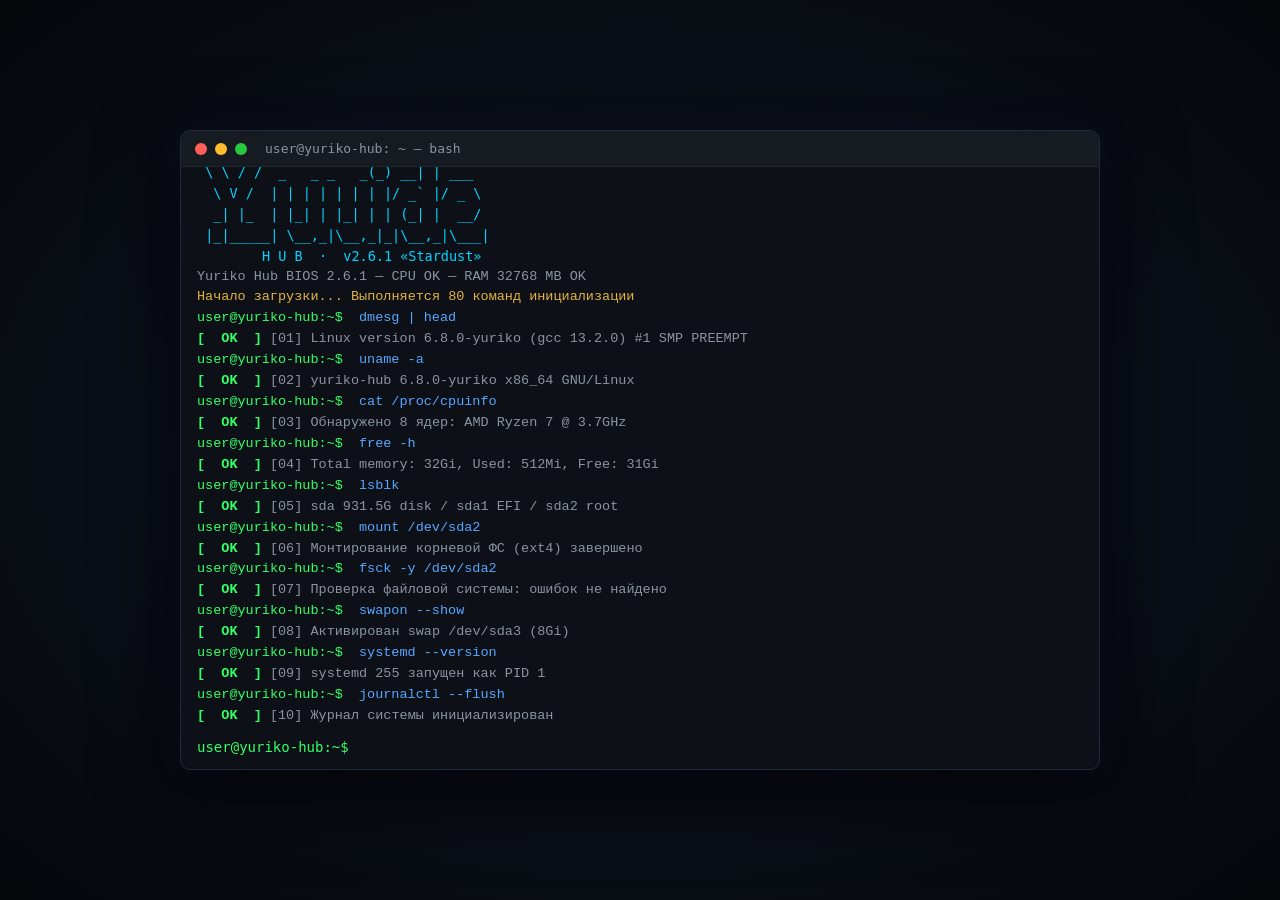
==== yuriko-hub/index.html @ c59a094d "Add Yuriko AI Assistant with local intelligent engine and UI integration - New `js/ai-engine.js`: Im" ====
<!DOCTYPE html>
<html lang="ru">
<head>
  <meta charset="UTF-8" />
  <meta name="viewport" content="width=device-width, initial-scale=1.0" />
  <title>Yuriko Hub</title>
  <link rel="stylesheet" href="css/style.css" />
</head>
<body>

  <!-- ===================== ТЕРМИНАЛ ===================== -->
  <div id="terminal-screen" class="screen active">
    <div class="terminal-window">
      <div class="terminal-titlebar">
        <span class="dot red"></span>
        <span class="dot yellow"></span>
        <span class="dot green"></span>
        <span class="terminal-title">user@yuriko-hub: ~ — bash</span>
      </div>
      <div id="terminal-output" class="terminal-output"></div>
      <div class="terminal-input-line">
        <span class="prompt">user@yuriko-hub:~$</span>
        <input id="terminal-input" type="text" autocomplete="off" autofocus spellcheck="false" />
        <span class="cursor-block" id="cursor-hint"></span>
      </div>
    </div>
  </div>

  <!-- ===================== GUI ХАБА ===================== -->
  <div id="gui-screen" class="screen">
    <header class="gui-header">
      <div class="logo">
        <span class="logo-mark">◈</span>
        <span class="logo-text">Yuriko&nbsp;<b>Hub</b></span>
      </div>
      <nav class="gui-nav">
        <a href="#" class="nav-link active" data-section="projects">Проекты</a>
        <a href="#" class="nav-link" data-section="about">О хабе</a>
        <button id="btn-open-ai" class="btn-ai" title="Открыть Yuriko AI Assistant (Ctrl+J)">✦ AI Assistant</button>
        <button id="btn-exit-gui" class="btn-exit" title="Вернуться в терминал">&lt;/&gt; Terminal</button>
      </nav>
    </header>

    <main class="gui-main">
      <section id="section-projects" class="gui-section active">
        <h1 class="section-title">Наши проекты</h1>
        <p class="section-subtitle">Центральный хаб между проектами Yuriko. Здесь скоро появится всё самое интересное.</p>

        <div class="projects-grid" id="projects-grid">
          <!-- карточки генерируются из js/projects.js -->
        </div>
      </section>

      <section id="section-about" class="gui-section">
        <h1 class="section-title">О хабе</h1>
        <p class="section-subtitle">
          Yuriko Hub — это единая точка входа для всех проектов команды.
          Загрузочный терминал имитирует старт Linux-системы, а команда
          <code>GUI</code> открывает графическую часть хаба.
        </p>
        <div class="about-card">
          <h2>Как это работает</h2>
          <ul>
            <li>При входе автоматически выполняются 80 команд загрузки системы</li>
            <li>После завершения загрузки становится доступна команда <code>GUI</code></li>
            <li><code>GUI</code> — переключение в графический режим хаба</li>
            <li><code>help</code> — список доступных команд терминала</li>
            <li><code>ai &lt;вопрос&gt;</code> — спросить Yuriko AI прямо из терминала</li>
          </ul>
        </div>
        <div class="about-card">
          <h2>Yuriko AI Assistant ✦</h2>
          <p>
            Встроенный умный ассистент: понимает вопросы на русском и английском,
            ищет ответы по базе знаний через BM25-индекс, решает математику
            собственным парсером выражений (скобки, степени, корни, проценты)
            и помнит контекст диалога. Работает полностью локально в браузере.
          </p>
          <ul>
            <li>Открыть: кнопка <b>✦ AI Assistant</b>, команда <code>ai</code> в терминале или <code>Ctrl+J</code></li>
            <li>Попробуй: «Что такое хаб?», «Сколько будет (12+8)*3 − sqrt(25)?», «15% от 2400», «пошути»</li>
            <li>Slash-команды: <code>/skills</code>, <code>/status</code>, <code>/clear</code></li>
          </ul>
        </div>
      </section>
    </main>

    <footer class="gui-footer">
      Yuriko Hub © 2026 — сделано с ❤️ для будущих проектов
    </footer>
  </div>

  <script src="js/boot-commands.js"></script>
  <script src="js/ai-engine.js"></script>
  <script src="js/terminal.js"></script>
  <script src="js/projects.js"></script>
  <script src="js/gui.js"></script>
  <script src="js/ai-ui.js"></script>
</body>
</html>
---- yuriko-hub/css/style.css ----
/* ============ БАЗА ============ */
* { margin: 0; padding: 0; box-sizing: border-box; }

:root {
  --bg-dark: #0a0e14;
  --term-bg: #0d1117;
  --term-green: #33ff66;
  --term-dim: #8b949e;
  --term-blue: #58a6ff;
  --term-yellow: #e3b341;
  --accent: #7c5cff;
  --accent-2: #00d4ff;
  --card-bg: #161b27;
  --text-light: #e6edf3;
}

html, body {
  height: 100%;
  background: var(--bg-dark);
  font-family: 'Segoe UI', system-ui, sans-serif;
  color: var(--text-light);
  overflow: hidden;
}

.screen { display: none; height: 100vh; width: 100vw; }
.screen.active { display: block; }

/* ============ ТЕРМИНАЛ ============ */
#terminal-screen {
  background: radial-gradient(ellipse at center, #101826 0%, #05070b 100%);
  display: none;
  align-items: center;
  justify-content: center;
  padding: 20px;
}
#terminal-screen.active { display: flex; }

.terminal-window {
  width: min(920px, 100%);
  height: min(640px, 92vh);
  background: var(--term-bg);
  border: 1px solid #1f2937;
  border-radius: 10px;
  box-shadow: 0 20px 80px rgba(0, 0, 0, .8), 0 0 40px rgba(124, 92, 255, .08);
  display: flex;
  flex-direction: column;
  overflow: hidden;
}

.terminal-titlebar {
  background: #161b22;
  padding: 10px 14px;
  display: flex;
  align-items: center;
  gap: 8px;
  border-bottom: 1px solid #21262d;
}
.dot { width: 12px; height: 12px; border-radius: 50%; }
.dot.red { background: #ff5f56; }
.dot.yellow { background: #ffbd2e; }
.dot.green { background: #27c93f; }
.terminal-title {
  margin-left: 10px;
  font-size: 13px;
  color: var(--term-dim);
  font-family: Consolas, monospace;
}

.terminal-output {
  flex: 1;
  overflow-y: auto;
  padding: 14px 16px 4px;
  font-family: 'Cascadia Code', Consolas, 'Courier New', monospace;
  font-size: 13.5px;
  line-height: 1.55;
  white-space: pre-wrap;
  word-break: break-word;
}
.terminal-output::-webkit-scrollbar { width: 8px; }
.terminal-output::-webkit-scrollbar-thumb { background: #2b3442; border-radius: 4px; }

.line-ok      { color: var(--term-green); }
.line-info    { color: var(--term-dim); }
.line-warn    { color: var(--term-yellow); }
.line-cmd     { color: var(--term-blue); }
.line-banner  { color: var(--accent-2); }
.line-error   { color: #ff6b6b; }

.boot-tag-ok   { color: var(--term-green); font-weight: bold; }
.boot-tag-fail { color: #ff6b6b; font-weight: bold; }

.terminal-input-line {
  display: flex;
  align-items: center;
  padding: 8px 16px 14px;
  font-family: Consolas, monospace;
  font-size: 14px;
}
.prompt { color: var(--term-green); margin-right: 8px; white-space: pre; }

#terminal-input {
  flex: 1;
  background: transparent;
  border: none;
  outline: none;
  color: #fff;
  font-family: Consolas, monospace;
  font-size: 14px;
  caret-color: var(--term-green);
}
#terminal-input:disabled { opacity: .4; }

.blink { animation: blink 1s steps(1) infinite; }
@keyframes blink { 50% { opacity: 0; } }

/* ============ GUI ============ */
#gui-screen {
  background: linear-gradient(160deg, #0c1020 0%, #131a2e 50%, #0c1020 100%);
  overflow-y: auto;
  display: none;
  flex-direction: column;
}
#gui-screen.active { display: flex; }

.gui-header {
  display: flex;
  justify-content: space-between;
  align-items: center;
  padding: 18px 40px;
  background: rgba(13, 17, 23, .75);
  backdrop-filter: blur(10px);
  border-bottom: 1px solid rgba(124, 92, 255, .25);
  position: sticky;
  top: 0;
  z-index: 10;
}

.logo { display: flex; align-items: center; gap: 12px; font-size: 22px; }
.logo-mark {
  color: var(--accent-2);
  font-size: 26px;
  text-shadow: 0 0 12px var(--accent-2);
}
.logo-text b { color: var(--accent); }

.gui-nav { display: flex; gap: 18px; align-items: center; }
.nav-link {
  color: var(--term-dim);
  text-decoration: none;
  font-size: 15px;
  padding: 6px 12px;
  border-radius: 6px;
  transition: all .2s;
}
.nav-link:hover { color: #fff; background: rgba(124, 92, 255, .15); }
.nav-link.active { color: #fff; background: var(--accent); }

.btn-exit {
  background: transparent;
  border: 1px solid var(--accent-2);
  color: var(--accent-2);
  padding: 7px 14px;
  border-radius: 6px;
  font-family: Consolas, monospace;
  cursor: pointer;
  transition: all .2s;
}
.btn-exit:hover { background: var(--accent-2); color: #001018; }

.gui-main { flex: 1; padding: 50px 40px; max-width: 1200px; margin: 0 auto; width: 100%; }
.gui-section { display: none; animation: fadeIn .4s ease; }
.gui-section.active { display: block; }
@keyframes fadeIn { from { opacity: 0; transform: translateY(12px);} to { opacity: 1; transform: none;} }

.section-title {
  font-size: 34px;
  margin-bottom: 10px;
  background: linear-gradient(90deg, var(--accent-2), var(--accent));
  -webkit-background-clip: text;
  background-clip: text;
  -webkit-text-fill-color: transparent;
}
.section-subtitle { color: var(--term-dim); margin-bottom: 34px; font-size: 16px; }
.section-subtitle code, .about-card code {
  background: #1e2635;
  color: var(--term-green);
  padding: 2px 7px;
  border-radius: 4px;
  font-family: Consolas, monospace;
}

.projects-grid {
  display: grid;
  grid-template-columns: repeat(auto-fill, minmax(280px, 1fr));
  gap: 22px;
}

.project-card {
  background: var(--card-bg);
  border: 1px solid #232c3d;
  border-radius: 14px;
  padding: 24px;
  transition: transform .2s, border-color .2s, box-shadow .2s;
  position: relative;
  overflow: hidden;
}
.project-card:hover {
  transform: translateY(-5px);
  border-color: var(--accent);
  box-shadow: 0 12px 30px rgba(124, 92, 255, .18);
}
.project-icon { font-size: 34px; margin-bottom: 14px; display: block; }
.project-name { font-size: 19px; margin-bottom: 8px; color: #fff; }
.project-desc { font-size: 14px; color: var(--term-dim); line-height: 1.5; margin-bottom: 16px; }

.project-status {
  display: inline-block;
  font-size: 12px;
  padding: 4px 12px;
  border-radius: 20px;
  font-weight: 600;
  letter-spacing: .5px;
}
.status-soon     { background: rgba(227, 179, 65, .15); color: var(--term-yellow); border: 1px solid rgba(227,179,65,.4); }
.status-progress { background: rgba(0, 212, 255, .12);  color: var(--accent-2);    border: 1px solid rgba(0,212,255,.4); }
.status-ready    { background: rgba(51, 255, 102, .12); color: var(--term-green);  border: 1px solid rgba(51,255,102,.4); }

.card-soon::after {
  content: "СКОРО";
  position: absolute;
  top: 14px; right: -34px;
  transform: rotate(35deg);
  background: var(--accent);
  color: #fff;
  font-size: 10px;
  font-weight: bold;
  padding: 4px 40px;
  letter-spacing: 2px;
}

.about-card {
  background: var(--card-bg);
  border: 1px solid #232c3d;
  border-radius: 14px;
  padding: 28px;
  max-width: 640px;
}
.about-card h2 { margin-bottom: 16px; color: var(--accent-2); }
.about-card ul { list-style: none; }
.about-card li { padding: 8px 0 8px 26px; position: relative; color: #cdd9e5; }
.about-card li::before { content: "▹"; position: absolute; left: 0; color: var(--accent); }

.gui-footer {
  text-align: center;
  padding: 22px;
  color: #526079;
  font-size: 13px;
  border-top: 1px solid rgba(124, 92, 255, .15);
}

@media (max-width: 640px) {
  .gui-header { flex-direction: column; gap: 12px; padding: 14px; }
  .gui-main { padding: 28px 16px; }
}

/* ============ YURIKO AI ASSISTANT ============ */

/* плавающая кнопка */
.ai-fab {
  position: fixed;
  right: 22px;
  bottom: 22px;
  z-index: 1000;
  display: flex;
  align-items: center;
  gap: 8px;
  padding: 12px 18px;
  border: 1px solid rgba(124, 92, 255, .5);
  border-radius: 40px;
  background: linear-gradient(135deg, #1b1f33, #141a2b);
  color: var(--text-light);
  font-size: 15px;
  font-family: inherit;
  cursor: pointer;
  box-shadow: 0 6px 24px rgba(0, 0, 0, .5), 0 0 18px rgba(124, 92, 255, .25);
  transition: transform .18s ease, box-shadow .18s ease, opacity .18s ease;
}
.ai-fab:hover {
  transform: translateY(-2px) scale(1.03);
  box-shadow: 0 8px 30px rgba(0, 0, 0, .6), 0 0 28px rgba(124, 92, 255, .45);
}
.ai-fab.hidden { opacity: 0; pointer-events: none; transform: scale(.7); }
.ai-fab-glyph {
  color: var(--accent-2);
  font-size: 18px;
  animation: ai-pulse 2.4s ease-in-out infinite;
}
.ai-fab-label { font-weight: 700; letter-spacing: .06em; }

@keyframes ai-pulse {
  0%, 100% { text-shadow: 0 0 4px rgba(0, 212, 255, .4); }
  50%      { text-shadow: 0 0 14px rgba(0, 212, 255, .95); }
}

/* панель чата */
.ai-panel {
  position: fixed;
  right: 22px;
  bottom: 22px;
  z-index: 1001;
  width: min(420px, calc(100vw - 30px));
  height: min(560px, calc(100vh - 40px));
  display: flex;
  flex-direction: column;
  background: #0e1320;
  border: 1px solid #26314d;
  border-radius: 14px;
  box-shadow: 0 24px 80px rgba(0, 0, 0, .85), 0 0 40px rgba(124, 92, 255, .12);
  overflow: hidden;
  opacity: 0;
  transform: translateY(24px) scale(.96);
  pointer-events: none;
  transition: opacity .22s ease, transform .22s ease;
}
.ai-panel.open { opacity: 1; transform: none; pointer-events: auto; }

.ai-head {
  display: flex;
  align-items: center;
  gap: 10px;
  padding: 12px 14px;
  background: linear-gradient(135deg, #1a2038, #131a2c);
  border-bottom: 1px solid #26314d;
}
.ai-avatar {
  width: 34px; height: 34px;
  display: grid; place-items: center;
  border-radius: 50%;
  background: radial-gradient(circle at 30% 30%, var(--accent), #3b2ed8);
  color: #fff;
  font-size: 17px;
  box-shadow: 0 0 12px rgba(124, 92, 255, .55);
}
.ai-head-text { flex: 1; line-height: 1.25; }
.ai-head-text b { font-size: 14.5px; }
.ai-sub { display: block; font-size: 11px; color: var(--term-dim); }
.ai-close {
  background: none; border: none; color: var(--term-dim);
  font-size: 15px; cursor: pointer; padding: 6px;
}
.ai-close:hover { color: #ff6b6b; }

.ai-log {
  flex: 1;
  overflow-y: auto;
  padding: 14px;
  display: flex;
  flex-direction: column;
  gap: 12px;
  background:
    radial-gradient(ellipse at top, rgba(124, 92, 255, .05), transparent 60%),
    #0b101b;
}
.ai-msg { max-width: 92%; }
.ai-who {
  display: block;
  font-size: 10.5px;
  letter-spacing: .08em;
  text-transform: uppercase;
  color: var(--term-dim);
  margin-bottom: 4px;
}
.ai-body {
  padding: 9px 12px;
  border-radius: 12px;
  font-size: 13.5px;
  line-height: 1.5;
  white-space: pre-wrap;
  word-break: break-word;
}
.ai-msg-user { align-self: flex-end; text-align: right; }
.ai-msg-user .ai-body {
  background: linear-gradient(135deg, #2b3a67, #23305a);
  border: 1px solid #384a7d;
  color: #dce6ff;
  border-bottom-right-radius: 4px;
}
.ai-msg-bot { align-self: flex-start; }
.ai-msg-bot .ai-body {
  background: #141b2b;
  border: 1px solid #26314d;
  border-left: 3px solid var(--accent);
  border-bottom-left-radius: 4px;
  color: var(--text-light);
}

/* индикатор «печатает» */
.ai-typing .ai-body { display: flex; gap: 5px; padding: 12px; }
.ai-typing .dot {
  width: 7px; height: 7px; border-radius: 50%;
  background: var(--accent-2);
  animation: ai-dot 1.1s ease-in-out infinite;
}
.ai-typing .dot:nth-child(2) { animation-delay: .18s; }
.ai-typing .dot:nth-child(3) { animation-delay: .36s; }
@keyframes ai-dot {
  0%, 60%, 100% { transform: translateY(0); opacity: .4; }
  30%           { transform: translateY(-5px); opacity: 1; }
}

/* чипы-подсказки */
.ai-chips {
  display: flex;
  gap: 7px;
  padding: 8px 12px;
  overflow-x: auto;
  border-top: 1px solid #1c2540;
  scrollbar-width: none;
}
.ai-chips::-webkit-scrollbar { display: none; }
.ai-chip {
  flex: 0 0 auto;
  padding: 5px 11px;
  font-size: 11.5px;
  font-family: inherit;
  color: var(--accent-2);
  background: rgba(0, 212, 255, .07);
  border: 1px solid rgba(0, 212, 255, .3);
  border-radius: 20px;
  cursor: pointer;
  transition: background .15s ease;
}
.ai-chip:hover { background: rgba(0, 212, 255, .18); }

/* строка ввода */
.ai-input-row {
  display: flex;
  gap: 8px;
  padding: 10px 12px 12px;
  border-top: 1px solid #1c2540;
  background: #0d1322;
}
#ai-input {
  flex: 1;
  padding: 9px 12px;
  background: #090e19;
  border: 1px solid #26314d;
  border-radius: 9px;
  color: var(--text-light);
  font-family: inherit;
  font-size: 13.5px;
  outline: none;
}
#ai-input:focus { border-color: var(--accent); box-shadow: 0 0 0 2px rgba(124, 92, 255, .18); }
.ai-send {
  padding: 0 15px;
  background: linear-gradient(135deg, var(--accent), #3b2ed8);
  border: none;
  border-radius: 9px;
  color: #fff;
  font-size: 14px;
  cursor: pointer;
  transition: filter .15s ease;
}
.ai-send:hover { filter: brightness(1.2); }

/* кнопка AI в шапке GUI */
.btn-ai {
  padding: 8px 14px;
  background: linear-gradient(135deg, rgba(124, 92, 255, .25), rgba(0, 212, 255, .18));
  border: 1px solid rgba(124, 92, 255, .55);
  border-radius: 8px;
  color: #cfe6ff;
  font-family: inherit;
  font-size: 13.5px;
  cursor: pointer;
  transition: box-shadow .15s ease, transform .15s ease;
}
.btn-ai:hover {
  box-shadow: 0 0 16px rgba(124, 92, 255, .4);
  transform: translateY(-1px);
}
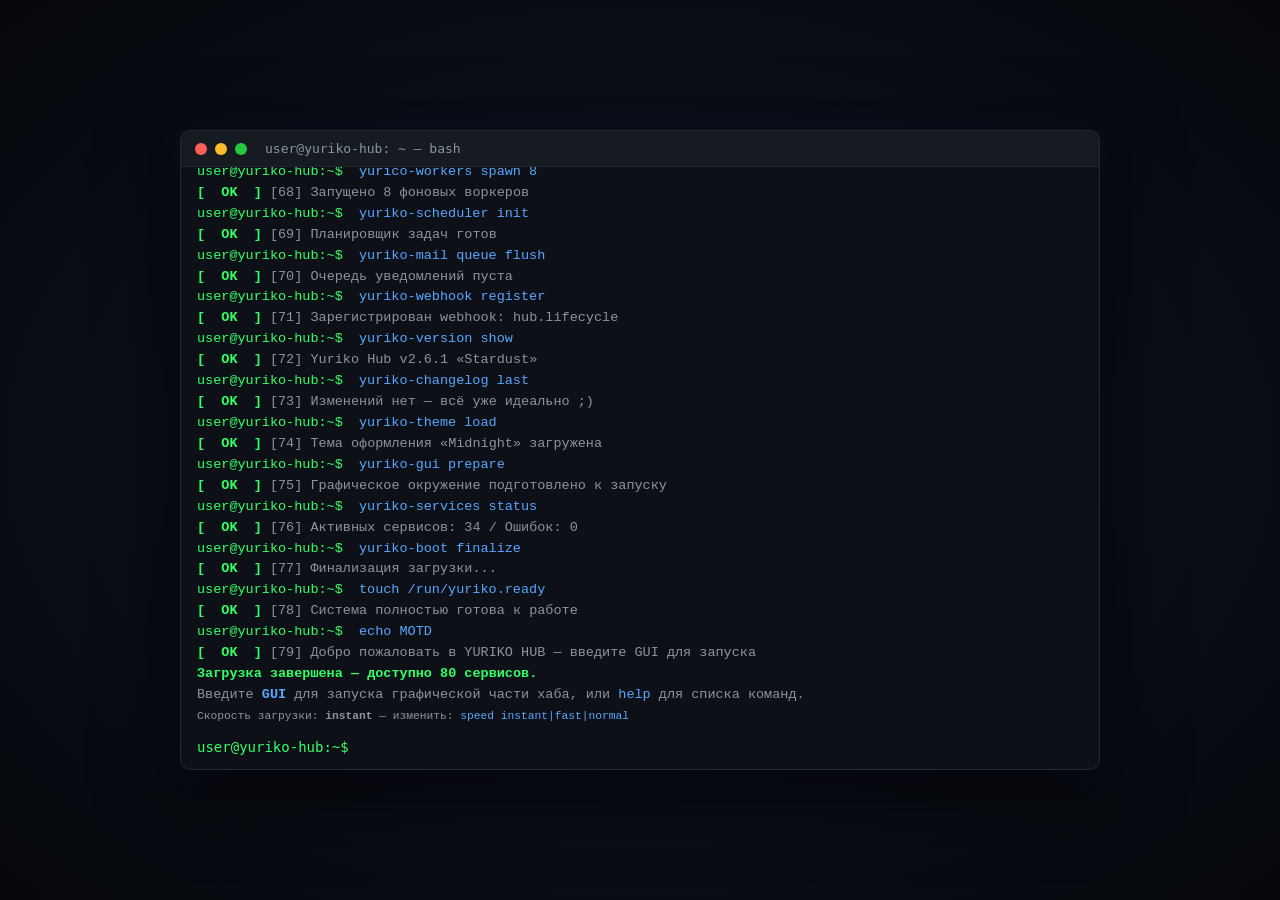
==== commit 945c9061: "Add Apache .htaccess config and auto-detect API base URL for XAMPP/Node integration - Create js/conf" ====
--- a/yuriko-hub/index.html
+++ b/yuriko-hub/index.html
@@ -82,6 +82,21 @@
             <li>Slash-команды: <code>/skills</code>, <code>/status</code>, <code>/clear</code></li>
           </ul>
         </div>
+        <div class="about-card">
+          <h2>Экосистема: Rave + YkoTube + БД</h2>
+          <p>
+            <b>Rave</b> 💬 — мессенджер хаба: регистрация только через ботов-верификаторов
+            с кодами доступа, двухфакторная аутентификация (6-значные коды от @Yuriko_AuthBot).
+            <b>YkoTube</b> 📺 — видеохостинг: аккаунты не создаются отдельно — вход и регистрация
+            выполняются через Rave (единый OAuth-подобный токен).
+          </p>
+          <ul>
+            <li>БД: две базы — <code>yarikodb</code> (Rave) и <code>ykotube</code> (YkoTube)</li>
+            <li>Подключение: <code>root@localhost</code>, пользователь root <b>без пароля</b></li>
+            <li>Запуск сервера: <code>node server/server.js</code> → http://localhost:8080</li>
+            <li>Схема MySQL: <code>sql/schema.sql</code> · команды: <code>rave</code>, <code>ykotube</code></li>
+          </ul>
+        </div>
       </section>
     </main>
 
@@ -90,10 +105,12 @@
     </footer>
   </div>
 
+  <script src="js/config.js"></script>
   <script src="js/boot-commands.js"></script>
   <script src="js/ai-engine.js"></script>
   <script src="js/terminal.js"></script>
   <script src="js/projects.js"></script>
+  <script src="js/apps.js"></script>
   <script src="js/gui.js"></script>
   <script src="js/ai-ui.js"></script>
 </body>
--- a/yuriko-hub/css/style.css
+++ b/yuriko-hub/css/style.css
@@ -480,3 +480,177 @@
   box-shadow: 0 0 16px rgba(124, 92, 255, .4);
   transform: translateY(-1px);
 }
+
+/* ============================================================
+   Встроенные приложения: Rave, YkoTube, AI (js/apps.js)
+   ============================================================ */
+
+.hidden { display: none !important; }
+
+.apps-shell {
+  position: fixed; inset: 0; z-index: 900;
+  background: rgba(5, 8, 16, 0.82); backdrop-filter: blur(6px);
+  display: flex; align-items: center; justify-content: center; padding: 24px;
+}
+.apps-window {
+  width: min(1080px, 100%); height: min(88vh, 900px);
+  background: #0d1322; border: 1px solid #223052; border-radius: 14px;
+  display: flex; flex-direction: column; overflow: hidden;
+  box-shadow: 0 0 60px rgba(80, 120, 255, 0.25);
+}
+.apps-titlebar {
+  display: flex; justify-content: space-between; align-items: center;
+  padding: 10px 16px; background: #101a30; border-bottom: 1px solid #223052;
+  color: #cfe3ff; font-weight: 600;
+}
+.app-body { flex: 1; overflow-y: auto; padding: 22px; }
+
+.btn { cursor: pointer; border: 1px solid #2c3f6b; border-radius: 8px;
+  background: #16223c; color: #dbe7ff; padding: 8px 14px; font-size: 14px; transition: .15s; }
+.btn:hover { border-color: #5b8cff; box-shadow: 0 0 12px rgba(91,140,255,.35); }
+.btn-primary { background: linear-gradient(135deg,#5b8cff,#8a5bff); border: none; color: #fff; }
+.btn-ghost { background: transparent; }
+.btn-danger { background: #3a1520; border-color: #7a2b3b; color: #ffb4c4; }
+.btn-small { padding: 4px 10px; font-size: 12px; }
+.btn-block { width: 100%; margin-top: 8px; }
+.btn-x { background: transparent; border: none; color: #8fa6cc; font-size: 16px; }
+.btn-x:hover { color: #fff; }
+
+.app-msg { min-height: 20px; margin-top: 12px; font-size: 13px; color: #9fb4dd; }
+.app-msg.ok { color: #6cf0a8; } .app-msg.err { color: #ff8ba0; }
+.app-hint { color: #7f93bb; font-size: 12.5px; }
+.app-loading { color: #6b7fa8; padding: 40px; text-align: center; }
+.app-code { background: #0a101e; border: 1px solid #1d2a47; border-radius: 8px; padding: 12px; font-size: 12.5px; color: #9fd6a8; white-space: pre-wrap; }
+.app-comment { color: #5f7396; }
+.app-toast { position: fixed; bottom: 24px; left: 50%; transform: translateX(-50%);
+  background: #16223c; border: 1px solid #5b8cff; color: #dbe7ff; padding: 10px 18px;
+  border-radius: 10px; z-index: 1200; box-shadow: 0 0 20px rgba(91,140,255,.4); }
+
+.app-offline { text-align: center; color: #cfe3ff; padding: 40px 20px; }
+.app-offline .app-code { text-align: left; display: inline-block; margin-top: 12px; }
+
+/* ---------- Rave ---------- */
+.rave-wrap { display: grid; grid-template-columns: 1.1fr 1fr; gap: 22px; }
+.rave-panel, .rave-verifs { background: #101a30; border: 1px solid #223052; border-radius: 12px; padding: 20px; }
+.rave-brand { display: flex; align-items: center; gap: 10px; margin-bottom: 14px; color: #fff; }
+.rave-logo { font-size: 26px; }
+.rave-panel label { display: block; margin: 10px 0 2px; font-size: 13px; color: #9fb4dd; }
+.rave-panel input { width: 100%; margin-top: 4px; background: #0a101e; border: 1px solid #2c3f6b;
+  border-radius: 8px; color: #e6efff; padding: 9px 12px; font-size: 14px; }
+.rave-panel input:focus { outline: none; border-color: #5b8cff; }
+.rave-actions { margin-top: 16px; display: flex; gap: 10px; }
+.rave-alt { margin-top: 12px; font-size: 13px; } .rave-alt a { color: #8ab4ff; }
+#rv-2fa-row.shown { border: 1px dashed #7a5bff; border-radius: 10px; padding: 10px; margin-top: 12px; }
+
+.verif-card { display: flex; align-items: center; justify-content: space-between; gap: 10px;
+  border-bottom: 1px solid #1d2a47; padding: 10px 0; flex-wrap: wrap; }
+.verif-info b { color: #dbe7ff; display: block; } .verif-info small { color: #7f93bb; }
+.verif-code { font-size: 11.5px; color: #7f93bb; text-align: center; }
+.verif-code b { color: #ffd27a; letter-spacing: 2px; font-size: 15px; }
+
+.bot-chat { margin-top: 14px; border: 1px solid #2c3f6b; border-radius: 10px; background: #0a101e; }
+.bot-chat-head { display: flex; justify-content: space-between; padding: 8px 12px; border-bottom: 1px solid #1d2a47; color: #cfe3ff; }
+.bot-chat-log { max-height: 200px; overflow-y: auto; padding: 10px; display: flex; flex-direction: column; gap: 6px; }
+.bot-msg { max-width: 85%; padding: 7px 11px; border-radius: 10px; font-size: 13px; white-space: pre-wrap; }
+.bot-msg.user { align-self: flex-end; background: #2b4a8f; color: #eaf2ff; }
+.bot-msg.bot { align-self: flex-start; background: #16223c; border: 1px solid #223052; color: #cfe3ff; }
+.bot-chat-input { display: flex; gap: 8px; padding: 8px; border-top: 1px solid #1d2a47; }
+.bot-chat-input input { flex: 1; background: #101a30; border: 1px solid #2c3f6b; border-radius: 8px; color: #e6efff; padding: 8px 10px; }
+
+.rave-main { display: grid; grid-template-columns: 260px 1fr; gap: 20px; }
+.rave-side { background: #101a30; border: 1px solid #223052; border-radius: 12px; padding: 16px; }
+.rave-me { display: flex; gap: 10px; align-items: center; margin-bottom: 12px; color: #dbe7ff; }
+.rave-avatar { width: 42px; height: 42px; border-radius: 50%; background: linear-gradient(135deg,#5b8cff,#8a5bff);
+  display: flex; align-items: center; justify-content: center; font-weight: 700; color: #fff; }
+.rave-2fa-box { margin-top: 10px; border: 1px dashed #2c3f6b; border-radius: 10px; padding: 10px; font-size: 12.5px; color: #9fb4dd; }
+.rave-2fa-box input { width: 100%; margin: 6px 0; background: #0a101e; border: 1px solid #2c3f6b; border-radius: 8px; color: #e6efff; padding: 8px; }
+.rave-content section, .rave-bots-list, .rave-status-card { background: #101a30; border: 1px solid #223052; border-radius: 12px; padding: 16px; margin-bottom: 14px; color: #cfe3ff; }
+.rave-bot-row { padding: 8px 0; border-bottom: 1px solid #1d2a47; } .rave-bot-row small { color: #7f93bb; margin-left: 8px; }
+
+/* ---------- YkoTube ---------- */
+.yko-header { display: flex; justify-content: space-between; align-items: center; margin-bottom: 16px; flex-wrap: wrap; gap: 10px; }
+.yko-brand { display: flex; align-items: center; gap: 8px; font-size: 22px; color: #fff; }
+.yko-brand span { background: #ff3b4e; color: #fff; border-radius: 8px; padding: 2px 8px; font-size: 16px; }
+.yko-red { color: #ff3b4e; }
+.yko-authbox { display: flex; align-items: center; gap: 10px; color: #9fb4dd; font-size: 13px; }
+.yko-user { color: #dbe7ff; }
+.yko-upload-row { display: flex; gap: 10px; margin-bottom: 14px; }
+.yko-upload-row input { flex: 1; background: #0a101e; border: 1px solid #2c3f6b; border-radius: 8px; color: #e6efff; padding: 9px 12px; }
+.yko-grid { display: grid; grid-template-columns: repeat(auto-fill, minmax(240px, 1fr)); gap: 14px; }
+.yko-card { background: #101a30; border: 1px solid #223052; border-radius: 10px; overflow: hidden; transition: .15s; }
+.yko-card:hover { border-color: #5b8cff; transform: translateY(-2px); }
+.yko-thumb { height: 120px; background: linear-gradient(135deg,#1b2a4d,#2a1b4d); display: flex; align-items: center; justify-content: center; font-size: 42px; position: relative; }
+.yko-views { position: absolute; bottom: 6px; right: 8px; font-size: 11px; color: #cbd8f2; background: rgba(0,0,0,.5); padding: 2px 6px; border-radius: 6px; }
+.yko-meta { padding: 10px 12px; color: #dbe7ff; } .yko-meta small { color: #7f93bb; display: block; margin: 2px 0 8px; }
+
+.ai-app-card { max-width: 640px; margin: 30px auto; background: #101a30; border: 1px solid #223052; border-radius: 14px; padding: 26px; color: #cfe3ff; }
+.ai-app-card h2 { color: #fff; } .ai-app-card li { margin: 6px 0; }
+
+@media (max-width: 860px) {
+  .rave-wrap, .rave-main { grid-template-columns: 1fr; }
+}
+
+/* ============ ОТДЕЛЬНЫЕ СТРАНИЦЫ ПРИЛОЖЕНИЙ (rave.html / ykotube.html) ============ */
+.standalone-body { overflow: auto; background: var(--bg-dark); }
+
+.standalone-shell {
+  min-height: 100vh;
+  display: flex;
+  flex-direction: column;
+}
+
+.standalone-header {
+  display: flex;
+  align-items: center;
+  gap: 20px;
+  padding: 14px 24px;
+  background: linear-gradient(180deg, #131a2a, #0d1220);
+  border-bottom: 1px solid #232c44;
+}
+
+.standalone-back {
+  color: var(--accent-2);
+  text-decoration: none;
+  font-size: 14px;
+  padding: 6px 12px;
+  border: 1px solid #2a3554;
+  border-radius: 8px;
+  transition: 0.2s;
+}
+.standalone-back:hover { background: #1b2440; border-color: var(--accent-2); }
+
+.standalone-brand {
+  display: flex;
+  align-items: center;
+  gap: 10px;
+  font-size: 20px;
+}
+.standalone-brand small { color: var(--term-dim); font-size: 12px; margin-left: 4px; }
+
+.standalone-nav { margin-left: auto; }
+.standalone-link {
+  color: var(--text-light);
+  text-decoration: none;
+  padding: 6px 14px;
+  border-radius: 8px;
+  border: 1px solid #2a3554;
+  font-size: 14px;
+}
+.standalone-link:hover { border-color: var(--accent); color: var(--accent-2); }
+
+.standalone-main { flex: 1; padding: 24px; }
+
+.standalone-app {
+  max-width: 1100px;
+  margin: 0 auto;
+  background: transparent;
+}
+
+.standalone-footer {
+  padding: 14px 24px;
+  text-align: center;
+  color: var(--term-dim);
+  font-size: 13px;
+  border-top: 1px solid #1c2438;
+}
+.standalone-footer code { color: var(--term-green); }
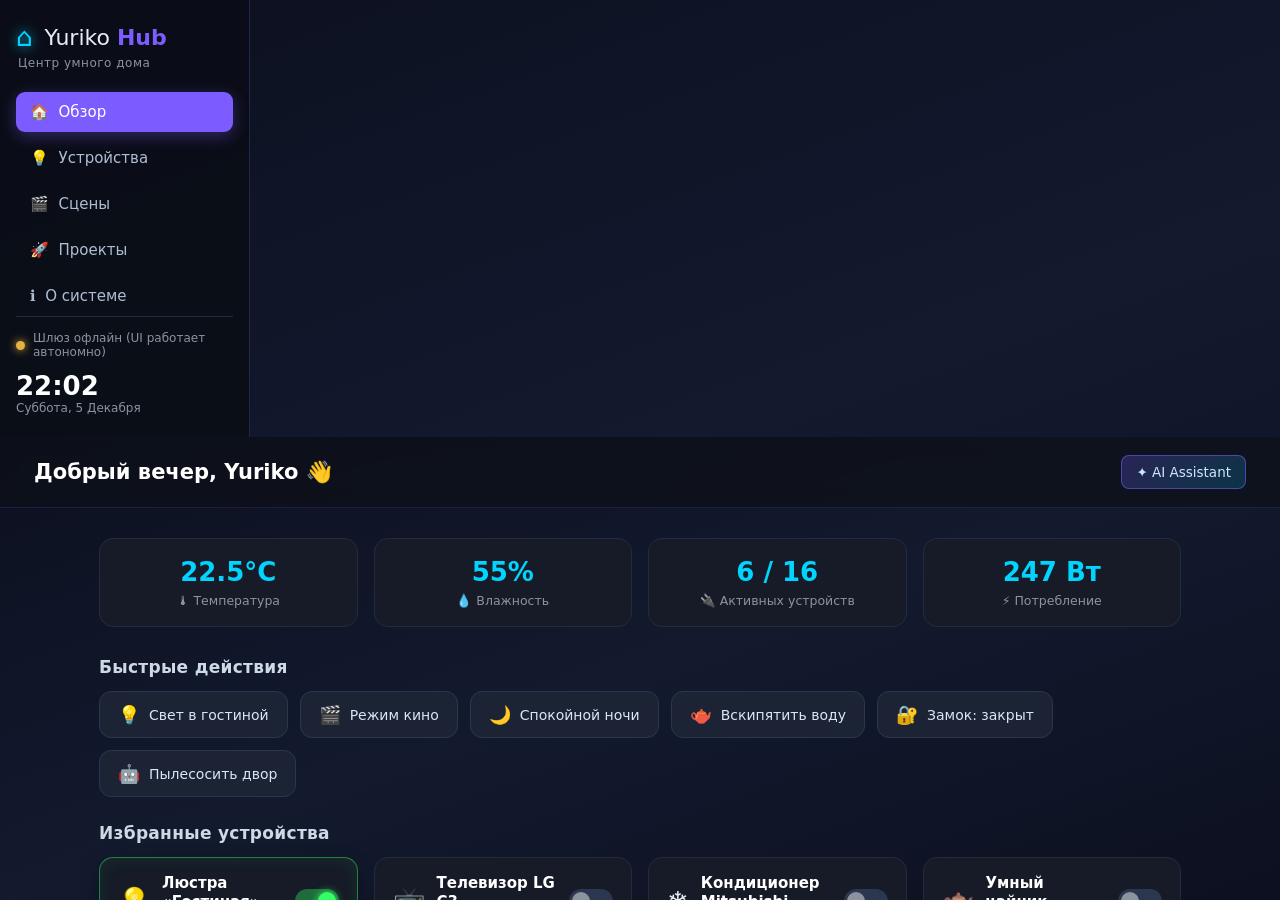
==== commit e38ede8d: "v4.0: хаб — сервер умного дома (только GUI) - Убран терминал: index.html целиком графическая панель " ====
--- a/yuriko-hub/index.html
+++ b/yuriko-hub/index.html
@@ -3,114 +3,127 @@
 <head>
   <meta charset="UTF-8" />
   <meta name="viewport" content="width=device-width, initial-scale=1.0" />
-  <title>Yuriko Hub</title>
+  <title>Yuriko Hub — Умный дом</title>
   <link rel="stylesheet" href="css/style.css" />
 </head>
-<body>
+<body class="home-body">
 
-  <!-- ===================== ТЕРМИНАЛ ===================== -->
-  <div id="terminal-screen" class="screen active">
-    <div class="terminal-window">
-      <div class="terminal-titlebar">
-        <span class="dot red"></span>
-        <span class="dot yellow"></span>
-        <span class="dot green"></span>
-        <span class="terminal-title">user@yuriko-hub: ~ — bash</span>
+  <!-- ===================== ПАНЕЛЬ УМНОГО ДОМА ===================== -->
+  <div id="gui-screen" class="screen active home-app">
+
+    <!-- ---------- БОКОВАЯ ПАНЕЛЬ ---------- -->
+    <aside class="home-sidebar">
+      <div class="logo">
+        <span class="logo-mark">⌂</span>
+        <span class="logo-text">Yuriko&nbsp;<b>Hub</b></span>
       </div>
-      <div id="terminal-output" class="terminal-output"></div>
-      <div class="terminal-input-line">
-        <span class="prompt">user@yuriko-hub:~$</span>
-        <input id="terminal-input" type="text" autocomplete="off" autofocus spellcheck="false" />
-        <span class="cursor-block" id="cursor-hint"></span>
+      <p class="sidebar-caption">Центр умного дома</p>
+
+      <nav class="home-nav">
+        <button class="home-nav-link active" data-section="dashboard">🏠&nbsp; Обзор</button>
+        <button class="home-nav-link" data-section="devices">💡&nbsp; Устройства</button>
+        <button class="home-nav-link" data-section="scenes">🎬&nbsp; Сцены</button>
+        <button class="home-nav-link" data-section="projects">🚀&nbsp; Проекты</button>
+        <button class="home-nav-link" data-section="about">ℹ️&nbsp; О системе</button>
+      </nav>
+
+      <div class="sidebar-footer">
+        <div class="gw-status">
+          <span class="gw-dot" id="gw-dot"></span>
+          <span id="gw-text">Шлюз: подключение…</span>
+        </div>
+        <div class="clock-block">
+          <div class="clock-time" id="clock-time">--:--</div>
+          <div class="clock-date" id="clock-date"></div>
+        </div>
       </div>
+    </aside>
+
+    <!-- ---------- ОСНОВНАЯ ОБЛАСТЬ ---------- -->
+    <div class="home-content">
+      <header class="home-topbar">
+        <div class="greeting" id="greeting">Добрый вечер, Yuriko 👋</div>
+        <div class="topbar-right">
+          <button id="btn-open-ai" class="btn-ai" title="Открыть Yuriko AI Assistant (Ctrl+J)">✦ AI Assistant</button>
+        </div>
+      </header>
+
+      <main class="home-main">
+
+        <!-- ===== РАЗДЕЛ: ОБЗОР ===== -->
+        <section id="section-dashboard" class="gui-section active">
+          <div class="stat-grid">
+            <div class="stat-card"><div class="stat-value" id="stat-temp">22.5°C</div><div class="stat-label">🌡 Температура</div></div>
+            <div class="stat-card"><div class="stat-value" id="stat-hum">45%</div><div class="stat-label">💧 Влажность</div></div>
+            <div class="stat-card"><div class="stat-value" id="stat-on">—</div><div class="stat-label">🔌 Активных устройств</div></div>
+            <div class="stat-card"><div class="stat-value" id="stat-power">— Вт</div><div class="stat-label">⚡ Потребление</div></div>
+          </div>
+
+          <h2 class="block-title">Быстрые действия</h2>
+          <div class="quick-row" id="quick-row"><!-- кнопки генерируются из js/home.js --></div>
+
+          <h2 class="block-title">Избранные устройства</h2>
+          <div class="device-grid" id="fav-devices"></div>
+        </section>
+
+        <!-- ===== РАЗДЕЛ: УСТРОЙСТВА ===== -->
+        <section id="section-devices" class="gui-section">
+          <h1 class="section-title">Устройства</h1>
+          <p class="section-subtitle">Клик по карточке — включить/выключить. Ползунки и селекторы применяются мгновенно.</p>
+          <div class="room-tabs" id="room-tabs"></div>
+          <div class="device-grid" id="devices-grid"></div>
+        </section>
+
+        <!-- ===== РАЗДЕЛ: СЦЕНЫ ===== -->
+        <section id="section-scenes" class="gui-section">
+          <h1 class="section-title">Сцены</h1>
+          <p class="section-subtitle">Наборы команд для устройств, применяемые одним нажатием.</p>
+          <div class="scenes-grid" id="scenes-grid"></div>
+        </section>
+
+        <!-- ===== РАЗДЕЛ: ПРОЕКТЫ ===== -->
+        <section id="section-projects" class="gui-section">
+          <h1 class="section-title">Наши проекты</h1>
+          <p class="section-subtitle">Экосистема Yuriko: мессенджер, видеохостинг и ассистенты живут здесь же, в хабе.</p>
+          <div class="projects-grid" id="projects-grid"></div>
+        </section>
+
+        <!-- ===== РАЗДЕЛ: О СИСТЕМЕ ===== -->
+        <section id="section-about" class="gui-section">
+          <h1 class="section-title">О системе</h1>
+          <p class="section-subtitle">Yuriko Hub — домашний сервер управления умным домом и точ входа в экосистему проектов команды.</p>
+          <div class="about-card">
+            <h2>Как это работает</h2>
+            <ul>
+              <li>Все состояния устройств хранятся локально (<code>localStorage</code>) и переживают перезагрузку страницы</li>
+              <li>Шлюз — Node-сервер <code>server/server.js</code> (порт 8080) или Apache/XAMPP (порты 80/443), MySQL на 3306</li>
+              <li>AI-ассистент умеет включать свет, менять температуру и управлять сценами голосом/текстом: «включи свет на кухне», «сделай 24 градуса», «режим кино»</li>
+              <li>Разделы «Обзор», «Устройства», «Сцены», «Проекты» — слева; горячая клавиша <code>Ctrl+J</code> — ассистент</li>
+            </ul>
+          </div>
+          <div class="about-card">
+            <h2>Экосистема: Rave + YkoTube + БД</h2>
+            <p>
+              <b>Rave</b> 💬 — мессенджер хаба: регистрация через ботов-верификаторов, двухфакторная аутентификация.
+              <b>YkoTube</b> 📺 — видеохостинг: вход только через аккаунт Rave.
+            </p>
+            <ul>
+              <li>БД: <code>yarikodb</code> (Rave) и <code>ykotube</code> (YkoTube), пользователь <code>root@localhost</code> без пароля</li>
+              <li>Страницы приложений: <a href="rave.html" style="color:var(--accent-2)">rave.html</a> · <a href="ykotube.html" style="color:var(--accent-2)">ykotube.html</a></li>
+            </ul>
+          </div>
+        </section>
+      </main>
+
+      <footer class="gui-footer">Yuriko Hub © 2026 — ваш умный дом под контролем ⌂</footer>
     </div>
   </div>
 
-  <!-- ===================== GUI ХАБА ===================== -->
-  <div id="gui-screen" class="screen">
-    <header class="gui-header">
-      <div class="logo">
-        <span class="logo-mark">◈</span>
-        <span class="logo-text">Yuriko&nbsp;<b>Hub</b></span>
-      </div>
-      <nav class="gui-nav">
-        <a href="#" class="nav-link active" data-section="projects">Проекты</a>
-        <a href="#" class="nav-link" data-section="about">О хабе</a>
-        <button id="btn-open-ai" class="btn-ai" title="Открыть Yuriko AI Assistant (Ctrl+J)">✦ AI Assistant</button>
-        <button id="btn-exit-gui" class="btn-exit" title="Вернуться в терминал">&lt;/&gt; Terminal</button>
-      </nav>
-    </header>
-
-    <main class="gui-main">
-      <section id="section-projects" class="gui-section active">
-        <h1 class="section-title">Наши проекты</h1>
-        <p class="section-subtitle">Центральный хаб между проектами Yuriko. Здесь скоро появится всё самое интересное.</p>
-
-        <div class="projects-grid" id="projects-grid">
-          <!-- карточки генерируются из js/projects.js -->
-        </div>
-      </section>
-
-      <section id="section-about" class="gui-section">
-        <h1 class="section-title">О хабе</h1>
-        <p class="section-subtitle">
-          Yuriko Hub — это единая точка входа для всех проектов команды.
-          Загрузочный терминал имитирует старт Linux-системы, а команда
-          <code>GUI</code> открывает графическую часть хаба.
-        </p>
-        <div class="about-card">
-          <h2>Как это работает</h2>
-          <ul>
-            <li>При входе автоматически выполняются 80 команд загрузки системы</li>
-            <li>После завершения загрузки становится доступна команда <code>GUI</code></li>
-            <li><code>GUI</code> — переключение в графический режим хаба</li>
-            <li><code>help</code> — список доступных команд терминала</li>
-            <li><code>ai &lt;вопрос&gt;</code> — спросить Yuriko AI прямо из терминала</li>
-          </ul>
-        </div>
-        <div class="about-card">
-          <h2>Yuriko AI Assistant ✦</h2>
-          <p>
-            Встроенный умный ассистент: понимает вопросы на русском и английском,
-            ищет ответы по базе знаний через BM25-индекс, решает математику
-            собственным парсером выражений (скобки, степени, корни, проценты)
-            и помнит контекст диалога. Работает полностью локально в браузере.
-          </p>
-          <ul>
-            <li>Открыть: кнопка <b>✦ AI Assistant</b>, команда <code>ai</code> в терминале или <code>Ctrl+J</code></li>
-            <li>Попробуй: «Что такое хаб?», «Сколько будет (12+8)*3 − sqrt(25)?», «15% от 2400», «пошути»</li>
-            <li>Slash-команды: <code>/skills</code>, <code>/status</code>, <code>/clear</code></li>
-          </ul>
-        </div>
-        <div class="about-card">
-          <h2>Экосистема: Rave + YkoTube + БД</h2>
-          <p>
-            <b>Rave</b> 💬 — мессенджер хаба: регистрация только через ботов-верификаторов
-            с кодами доступа, двухфакторная аутентификация (6-значные коды от @Yuriko_AuthBot).
-            <b>YkoTube</b> 📺 — видеохостинг: аккаунты не создаются отдельно — вход и регистрация
-            выполняются через Rave (единый OAuth-подобный токен).
-          </p>
-          <ul>
-            <li>БД: две базы — <code>yarikodb</code> (Rave) и <code>ykotube</code> (YkoTube)</li>
-            <li>Подключение: <code>root@localhost</code>, пользователь root <b>без пароля</b></li>
-            <li>Запуск сервера: <code>node server/server.js</code> → http://localhost:8080</li>
-            <li>Схема MySQL: <code>sql/schema.sql</code> · команды: <code>rave</code>, <code>ykotube</code></li>
-          </ul>
-        </div>
-      </section>
-    </main>
-
-    <footer class="gui-footer">
-      Yuriko Hub © 2026 — сделано с ❤️ для будущих проектов
-    </footer>
-  </div>
-
   <script src="js/config.js"></script>
-  <script src="js/boot-commands.js"></script>
   <script src="js/ai-engine.js"></script>
-  <script src="js/terminal.js"></script>
   <script src="js/projects.js"></script>
   <script src="js/apps.js"></script>
+  <script src="js/home.js"></script>
   <script src="js/gui.js"></script>
   <script src="js/ai-ui.js"></script>
 </body>
--- a/yuriko-hub/css/style.css
+++ b/yuriko-hub/css/style.css
@@ -654,3 +654,133 @@
   border-top: 1px solid #1c2438;
 }
 .standalone-footer code { color: var(--term-green); }
+
+/* ============ ПАНЕЛЬ УМНОГО ДОМА (v4.0) ============ */
+.home-body { overflow: hidden; }
+.home-app { display: flex !important; height: 100vh; }
+
+.home-sidebar {
+  width: 250px; min-width: 250px;
+  background: rgba(10, 14, 22, .92);
+  border-right: 1px solid rgba(124, 92, 255, .25);
+  display: flex; flex-direction: column;
+  padding: 22px 16px;
+}
+.sidebar-caption { color: var(--term-dim); font-size: 12px; margin: 4px 0 22px 2px; letter-spacing: .5px; }
+.home-nav { display: flex; flex-direction: column; gap: 6px; flex: 1; }
+.home-nav-link {
+  background: transparent; border: none; color: #aebdd4;
+  text-align: left; padding: 11px 14px; border-radius: 9px;
+  font-size: 15px; cursor: pointer; transition: all .18s;
+  font-family: inherit;
+}
+.home-nav-link:hover { background: rgba(124, 92, 255, .14); color: #fff; }
+.home-nav-link.active { background: var(--accent); color: #fff; box-shadow: 0 4px 16px rgba(124,92,255,.35); }
+
+.sidebar-footer { border-top: 1px solid #232c3d; padding-top: 14px; }
+.gw-status { display: flex; align-items: center; gap: 8px; font-size: 12px; color: var(--term-dim); margin-bottom: 12px; }
+.gw-dot { width: 9px; height: 9px; border-radius: 50%; background: #666; flex-shrink: 0; }
+.gw-dot.online { background: var(--term-green); box-shadow: 0 0 8px var(--term-green); }
+.gw-dot.offline { background: var(--term-yellow); box-shadow: 0 0 8px var(--term-yellow); }
+.clock-time { font-size: 26px; font-weight: 700; color: #fff; font-variant-numeric: tabular-nums; }
+.clock-date { font-size: 12px; color: var(--term-dim); text-transform: capitalize; }
+
+.home-content { flex: 1; display: flex; flex-direction: column; overflow-y: auto; background: linear-gradient(160deg,#0c1020,#131a2e 50%,#0c1020); }
+.home-topbar {
+  display: flex; justify-content: space-between; align-items: center;
+  padding: 18px 34px; position: sticky; top: 0; z-index: 5;
+  background: rgba(13,17,23,.7); backdrop-filter: blur(10px);
+  border-bottom: 1px solid rgba(124,92,255,.18);
+}
+.greeting { font-size: 21px; font-weight: 600; color: #fff; }
+.home-main { flex: 1; padding: 30px 34px; max-width: 1150px; width: 100%; margin: 0 auto; }
+
+.stat-grid { display: grid; grid-template-columns: repeat(auto-fit,minmax(170px,1fr)); gap: 16px; margin-bottom: 30px; }
+.stat-card {
+  background: var(--card-bg); border: 1px solid #232c3d; border-radius: 14px;
+  padding: 18px 20px; text-align: center;
+}
+.stat-value { font-size: 26px; font-weight: 700; color: var(--accent-2); font-variant-numeric: tabular-nums; }
+.stat-label { font-size: 12.5px; color: var(--term-dim); margin-top: 6px; }
+
+.block-title { font-size: 17px; color: #cdd9e5; margin: 26px 0 14px; letter-spacing: .3px; }
+
+.quick-row { display: flex; flex-wrap: wrap; gap: 12px; }
+.quick-btn {
+  background: #1b2334; border: 1px solid #2b3650; color: #dbe6f5;
+  padding: 12px 18px; border-radius: 12px; cursor: pointer; font-size: 14px;
+  display: flex; align-items: center; gap: 9px; transition: all .18s; font-family: inherit;
+}
+.quick-btn:hover { border-color: var(--accent); transform: translateY(-2px); box-shadow: 0 8px 20px rgba(124,92,255,.2); }
+.quick-btn span { font-size: 18px; }
+
+.room-tabs { display: flex; flex-wrap: wrap; gap: 8px; margin-bottom: 22px; }
+.room-tab {
+  background: transparent; border: 1px solid #2b3650; color: var(--term-dim);
+  padding: 7px 16px; border-radius: 20px; cursor: pointer; font-size: 13.5px; transition: all .18s; font-family: inherit;
+}
+.room-tab:hover { color: #fff; border-color: var(--accent-2); }
+.room-tab.active { background: var(--accent-2); color: #00131c; border-color: var(--accent-2); font-weight: 600; }
+
+.device-grid { display: grid; grid-template-columns: repeat(auto-fill,minmax(255px,1fr)); gap: 16px; }
+.device-card {
+  background: var(--card-bg); border: 1px solid #232c3d; border-radius: 14px;
+  padding: 16px 18px; cursor: pointer; transition: all .2s;
+}
+.device-card.dev-on { border-color: rgba(51,255,102,.45); box-shadow: 0 0 18px rgba(51,255,102,.08) inset, 0 6px 18px rgba(0,0,0,.3); }
+.device-card:hover { transform: translateY(-3px); border-color: var(--accent); }
+.dev-head { display: flex; align-items: center; gap: 12px; }
+.dev-icon { font-size: 26px; filter: grayscale(60%); transition: filter .2s; }
+.device-card.dev-on .dev-icon { filter: none; }
+.dev-name { font-size: 15px; font-weight: 600; color: #fff; line-height: 1.25; }
+.dev-room { font-size: 12px; color: var(--term-dim); margin-top: 2px; }
+.dev-extra { display: flex; align-items: center; gap: 10px; margin-top: 12px; font-size: 12.5px; color: var(--term-dim); }
+.dev-extra select { background:#1b2334; color:#dbe6f5; border:1px solid #2b3650; border-radius:6px; padding:3px 8px; font-family:inherit; }
+.range-row input[type=range] { flex: 1; accent-color: var(--accent); }
+.range-row b { color: var(--accent-2); min-width: 42px; text-align: right; font-variant-numeric: tabular-nums; }
+
+/* тумблер */
+.switch { margin-left: auto; position: relative; width: 44px; height: 24px; flex-shrink: 0; }
+.switch input { opacity: 0; width: 0; height: 0; }
+.switch .slider {
+  position: absolute; inset: 0; background: #2b3650; border-radius: 24px; transition: .25s; cursor: pointer;
+}
+.switch .slider::before {
+  content: ""; position: absolute; width: 18px; height: 18px; border-radius: 50%;
+  left: 3px; top: 3px; background: #8b949e; transition: .25s;
+}
+.switch input:checked + .slider { background: rgba(51,255,102,.35); }
+.switch input:checked + .slider::before { transform: translateX(20px); background: var(--term-green); box-shadow: 0 0 8px var(--term-green); }
+
+.scenes-grid { display: grid; grid-template-columns: repeat(auto-fill,minmax(280px,1fr)); gap: 16px; }
+.scene-card {
+  background: var(--card-bg); border: 1px solid #232c3d; border-radius: 14px; padding: 20px;
+  display: flex; flex-direction: column; gap: 8px; transition: all .2s;
+}
+.scene-card:hover { border-color: var(--accent); transform: translateY(-3px); }
+.scene-icon { font-size: 30px; }
+.scene-card h3 { color: #fff; font-size: 16px; }
+.scene-card p { color: var(--term-dim); font-size: 13px; line-height: 1.5; flex: 1; }
+.btn-scene {
+  align-self: flex-start; background: var(--accent); color: #fff; border: none;
+  padding: 8px 16px; border-radius: 8px; cursor: pointer; font-size: 13.5px; transition: all .18s; font-family: inherit;
+}
+.btn-scene:hover { filter: brightness(1.2); box-shadow: 0 4px 14px rgba(124,92,255,.4); }
+
+.home-toast {
+  position: fixed; bottom: 26px; left: 50%; transform: translate(-50%, 20px);
+  background: #1b2334; border: 1px solid var(--accent); color: #fff;
+  padding: 11px 22px; border-radius: 10px; font-size: 14px;
+  opacity: 0; pointer-events: none; transition: all .3s; z-index: 120;
+  box-shadow: 0 10px 30px rgba(0,0,0,.5);
+}
+.home-toast.show { opacity: 1; transform: translate(-50%, 0); }
+
+@media (max-width: 860px) {
+  .home-app { flex-direction: column; }
+  .home-sidebar { width: 100%; min-width: 0; flex-direction: row; align-items: center; gap: 14px; padding: 12px 14px; flex-wrap: wrap; }
+  .home-nav { flex-direction: row; flex-wrap: wrap; }
+  .sidebar-caption, .sidebar-footer { display: none; }
+  .home-main { padding: 20px 16px; }
+  .home-topbar { padding: 14px 16px; }
+}
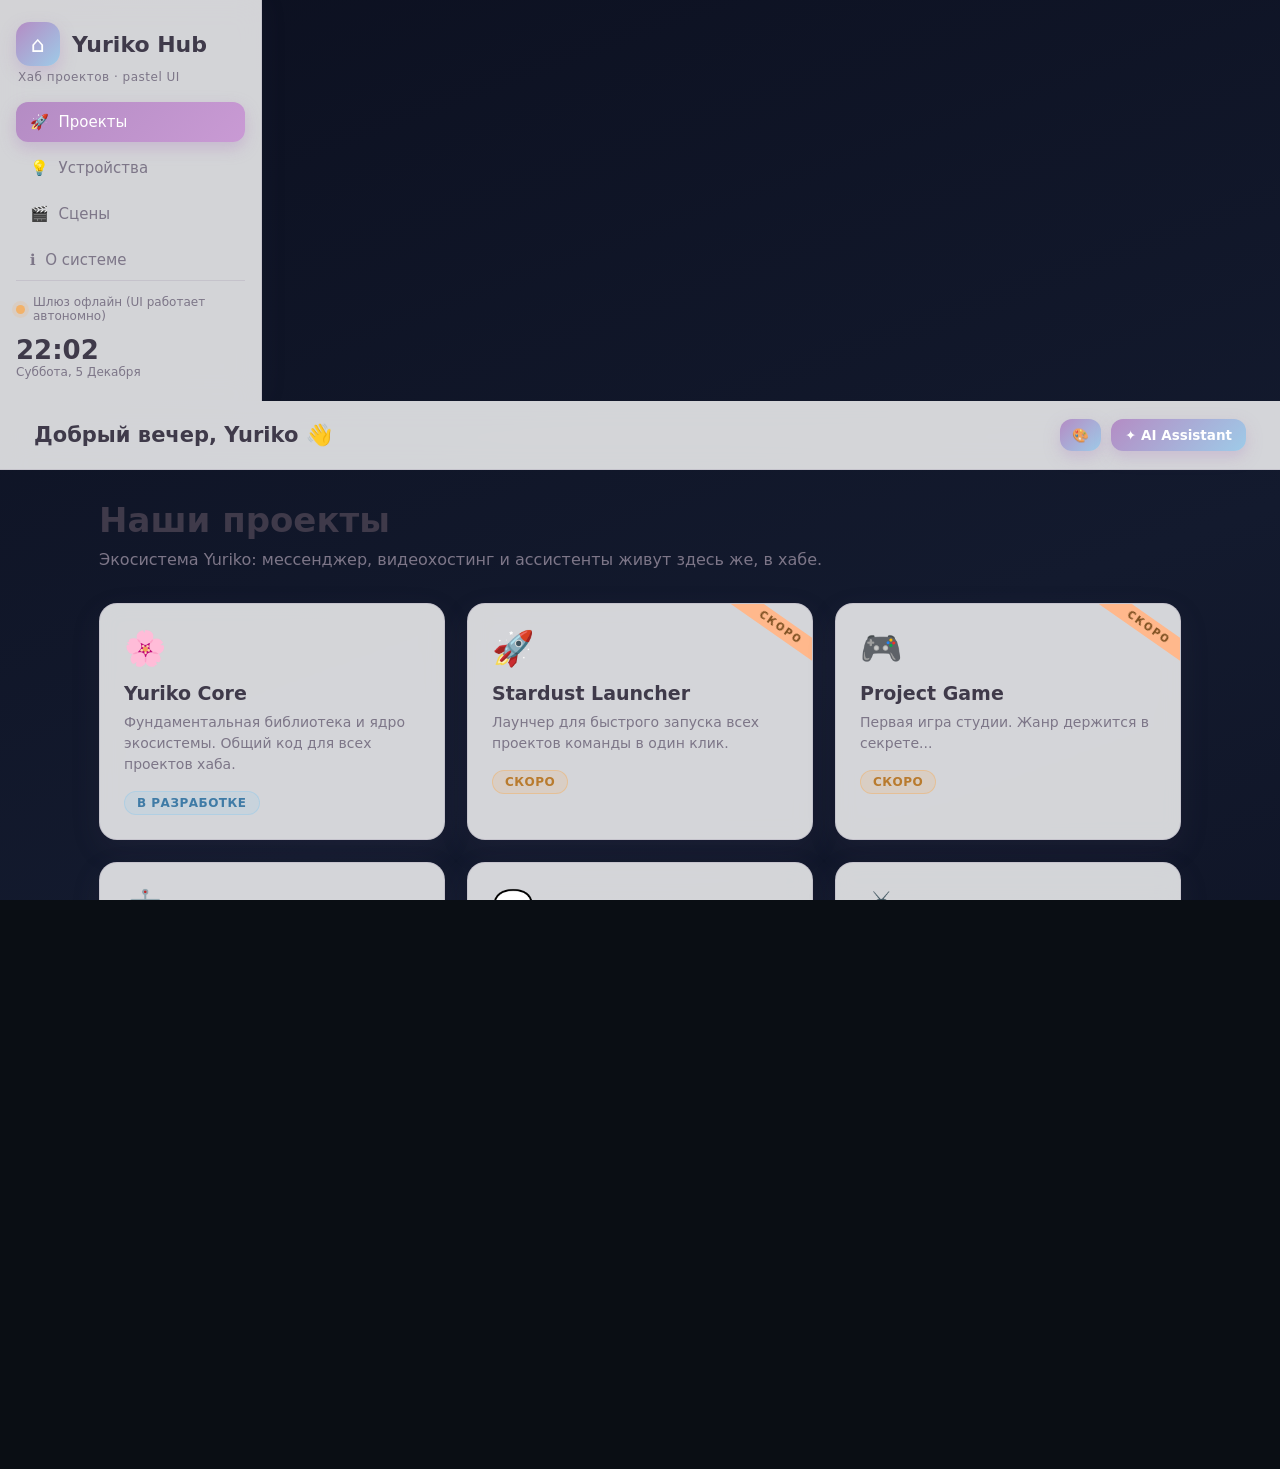
==== commit d756d44d: "v5.0: пастельный графический хаб — мягкая тема, обои (8 шт) с сохранением, главный раздел Проекты, ч" ====
--- a/yuriko-hub/index.html
+++ b/yuriko-hub/index.html
@@ -3,8 +3,9 @@
 <head>
   <meta charset="UTF-8" />
   <meta name="viewport" content="width=device-width, initial-scale=1.0" />
-  <title>Yuriko Hub — Умный дом</title>
+  <title>Yuriko Hub</title>
   <link rel="stylesheet" href="css/style.css" />
+  <link rel="stylesheet" href="css/pastel.css" />
 </head>
 <body class="home-body">
 
@@ -17,14 +18,13 @@
         <span class="logo-mark">⌂</span>
         <span class="logo-text">Yuriko&nbsp;<b>Hub</b></span>
       </div>
-      <p class="sidebar-caption">Центр умного дома</p>
+      <p class="sidebar-caption">Хаб проектов · pastel UI</p>
 
       <nav class="home-nav">
-        <button class="home-nav-link active" data-section="dashboard">🏠&nbsp; Обзор</button>
+        <button class="home-nav-link active" data-section="projects">🚀&nbsp; Проекты</button>
         <button class="home-nav-link" data-section="devices">💡&nbsp; Устройства</button>
         <button class="home-nav-link" data-section="scenes">🎬&nbsp; Сцены</button>
-        <button class="home-nav-link" data-section="projects">🚀&nbsp; Проекты</button>
-        <button class="home-nav-link" data-section="about">ℹ️&nbsp; О системе</button>
+                <button class="home-nav-link" data-section="about">ℹ️&nbsp; О системе</button>
       </nav>
 
       <div class="sidebar-footer">
@@ -43,7 +43,8 @@
     <div class="home-content">
       <header class="home-topbar">
         <div class="greeting" id="greeting">Добрый вечер, Yuriko 👋</div>
-        <div class="topbar-right">
+        <div class="topbar-right" style="display:flex;gap:10px;align-items:center">
+          <button id="btn-wall-next" class="btn-ai" title="Сменить обои (Ctrl+W)" style="padding:8px 12px">🎨</button>
           <button id="btn-open-ai" class="btn-ai" title="Открыть Yuriko AI Assistant (Ctrl+J)">✦ AI Assistant</button>
         </div>
       </header>
@@ -51,7 +52,7 @@
       <main class="home-main">
 
         <!-- ===== РАЗДЕЛ: ОБЗОР ===== -->
-        <section id="section-dashboard" class="gui-section active">
+        <section id="section-dashboard" class="gui-section">
           <div class="stat-grid">
             <div class="stat-card"><div class="stat-value" id="stat-temp">22.5°C</div><div class="stat-label">🌡 Температура</div></div>
             <div class="stat-card"><div class="stat-value" id="stat-hum">45%</div><div class="stat-label">💧 Влажность</div></div>
@@ -82,7 +83,7 @@
         </section>
 
         <!-- ===== РАЗДЕЛ: ПРОЕКТЫ ===== -->
-        <section id="section-projects" class="gui-section">
+        <section id="section-projects" class="gui-section active">
           <h1 class="section-title">Наши проекты</h1>
           <p class="section-subtitle">Экосистема Yuriko: мессенджер, видеохостинг и ассистенты живут здесь же, в хабе.</p>
           <div class="projects-grid" id="projects-grid"></div>
@@ -91,14 +92,15 @@
         <!-- ===== РАЗДЕЛ: О СИСТЕМЕ ===== -->
         <section id="section-about" class="gui-section">
           <h1 class="section-title">О системе</h1>
-          <p class="section-subtitle">Yuriko Hub — домашний сервер управления умным домом и точ входа в экосистему проектов команды.</p>
+          <p class="section-subtitle">Yuriko Hub — графический хаб проектов команды в мягких пастельных тонах.</p>
           <div class="about-card">
-            <h2>Как это работает</h2>
+            <h2>Что внутри</h2>
             <ul>
-              <li>Все состояния устройств хранятся локально (<code>localStorage</code>) и переживают перезагрузку страницы</li>
-              <li>Шлюз — Node-сервер <code>server/server.js</code> (порт 8080) или Apache/XAMPP (порты 80/443), MySQL на 3306</li>
-              <li>AI-ассистент умеет включать свет, менять температуру и управлять сценами голосом/текстом: «включи свет на кухне», «сделай 24 градуса», «режим кино»</li>
-              <li>Разделы «Обзор», «Устройства», «Сцены», «Проекты» — слева; горячая клавиша <code>Ctrl+J</code> — ассистент</li>
+              <li><b>Проекты</b> — витрина экосистемы: Rave, YkoTube, AI Assistant и другие (главный раздел хаба)</li>
+              <li><b>Устройства и Сцены</b> — локальная панель-декор для настроения: тумблеры, ползунки и сцены одним нажатием</li>
+              <li><b>✦ AI Assistant</b> — умный ассистент: база знаний BM25, математика, память диалога (Ctrl+J)</li>
+              <li><b>🖼 Обои</b> — 8 пастельных тем, выбор сохраняется между перезагрузками (кнопка 🎨 или Ctrl+W)</li>
+              <li>Состояния панели хранятся локально (<code>localStorage</code>) и переживают перезагрузку страницы</li>
             </ul>
           </div>
           <div class="about-card">
@@ -109,13 +111,13 @@
             </p>
             <ul>
               <li>БД: <code>yarikodb</code> (Rave) и <code>ykotube</code> (YkoTube), пользователь <code>root@localhost</code> без пароля</li>
-              <li>Страницы приложений: <a href="rave.html" style="color:var(--accent-2)">rave.html</a> · <a href="ykotube.html" style="color:var(--accent-2)">ykotube.html</a></li>
+              <li>Страницы приложений: <a href="rave.html">rave.html</a> · <a href="ykotube.html">ykotube.html</a></li>
             </ul>
           </div>
         </section>
       </main>
 
-      <footer class="gui-footer">Yuriko Hub © 2026 — ваш умный дом под контролем ⌂</footer>
+      <footer class="gui-footer">Yuriko Hub © 2026 — пастельный хаб проектов 🌸</footer>
     </div>
   </div>
 
@@ -126,5 +128,6 @@
   <script src="js/home.js"></script>
   <script src="js/gui.js"></script>
   <script src="js/ai-ui.js"></script>
+  <script src="js/fun.js"></script>
 </body>
 </html>
--- a/yuriko-hub/css/style.css
+++ b/yuriko-hub/css/style.css
@@ -657,7 +657,8 @@
 
 /* ============ ПАНЕЛЬ УМНОГО ДОМА (v4.0) ============ */
 .home-body { overflow: hidden; }
-.home-app { display: flex !important; height: 100vh; }
+.home-app { display: block !important; height: 100vh; }
+.home-app.active { display: flex !important; }
 
 .home-sidebar {
   width: 250px; min-width: 250px;
--- a/yuriko-hub/css/pastel.css
+++ b/yuriko-hub/css/pastel.css
@@ -0,0 +1,250 @@
+/* ============================================================
+   Yuriko Hub v5.0 — «Pastel» тема
+   Мягкие тона, обои, скругления, плавные анимации.
+   Подключается ПОСЛЕДНИМ и переопределяет неоновую тему.
+   ============================================================ */
+
+:root {
+  --p-bg: #f4efe9;
+  --p-ink: #3f3a4a;
+  --p-ink-soft: #7d7688;
+  --p-card: rgba(255, 255, 255, .82);
+  --p-card-solid: #fffdfa;
+  --p-border: rgba(120, 100, 140, .16);
+  --p-shadow: 0 10px 30px rgba(90, 70, 110, .12);
+  --p-shadow-lg: 0 18px 45px rgba(90, 70, 110, .18);
+  --p-accent: #b48cc4;        /* лаванда */
+  --p-accent-deep: #8e6aa6;
+  --p-mint: #8fd0bd;
+  --p-peach: #ffb88c;
+  --p-sky: #9ecbe8;
+  --p-rose: #ff9fb2;
+  --p-radius: 18px;
+}
+
+/* ---------- база ---------- */
+html, body { height: 100%; }
+body.home-body {
+  overflow: auto;
+  color: var(--p-ink);
+  font-family: "Segoe UI", system-ui, -apple-system, sans-serif;
+  background: var(--p-bg);
+}
+
+/* ---------- обои (задаются data-wall на <body>) ---------- */
+body::before {
+  content: "";
+  position: fixed; inset: 0; z-index: -2;
+  transition: opacity .5s ease;
+}
+body[data-wall="dawn"]::before    { background: linear-gradient(135deg,#ffe9e3 0%,#ffd6e8 35%,#e3d9ff 70%,#d6ecff 100%); }
+body[data-wall="mint"]::before    { background: linear-gradient(135deg,#e6f7ef 0%,#d2f0e4 40%,#dff2fa 100%); }
+body[data-wall="lavender"]::before{ background: linear-gradient(135deg,#f3edff 0%,#e8dcff 45%,#ffe9f6 100%); }
+body[data-wall="peach"]::before   { background: linear-gradient(135deg,#fff3e6 0%,#ffe4d1 45%,#ffd9e8 100%); }
+body[data-wall="ocean"]::before   { background: linear-gradient(135deg,#e8f4fb 0%,#dcedf9 40%,#e6f6f1 100%); }
+body[data-wall="dusk"]::before    { background: linear-gradient(135deg,#2e2a45 0%,#4a3f63 55%,#6b5a7e 100%); }
+body[data-wall="night"]::before   { background: linear-gradient(135deg,#20242e 0%,#2f3547 60%,#3d3a52 100%); }
+body[data-wall="forest"]::before  { background: linear-gradient(135deg,#243530 0%,#33503f 55%,#4a6b52 100%); }
+/* мягкий узор поверх градиента */
+body::after {
+  content: "";
+  position: fixed; inset: 0; z-index: -1; pointer-events: none;
+  background-image: radial-gradient(rgba(255,255,255,.28) 1px, transparent 1.6px);
+  background-size: 26px 26px;
+  opacity: .5;
+}
+
+/* тёмные обои → светлый текст */
+body.wall-dark { --p-ink: #f0edf6; --p-ink-soft: #c9c2d8; --p-card: rgba(38,36,54,.72);
+  --p-card-solid: #2b2940; --p-border: rgba(255,255,255,.14);
+  --p-shadow: 0 10px 30px rgba(0,0,0,.35); --p-shadow-lg: 0 18px 45px rgba(0,0,0,.45); }
+
+/* ---------- каркас ---------- */
+.home-app { display: flex !important; min-height: 100vh; height: auto; }
+
+.home-sidebar {
+  width: 262px; min-width: 262px;
+  background: var(--p-card);
+  backdrop-filter: blur(14px);
+  border-right: 1px solid var(--p-border);
+  box-shadow: 4px 0 24px rgba(90,70,110,.06);
+  padding: 22px 16px;
+}
+.logo-mark {
+  width: 44px; height: 44px; border-radius: 14px;
+  display: inline-flex; align-items: center; justify-content: center;
+  background: linear-gradient(135deg, var(--p-accent), var(--p-sky));
+  color: #fff !important; font-size: 22px; text-shadow: none;
+  box-shadow: 0 6px 16px rgba(180,140,196,.35);
+}
+.logo-text, .logo-text b { color: var(--p-ink) !important; font-weight: 600; }
+.sidebar-caption { color: var(--p-ink-soft); margin-bottom: 18px; }
+
+.home-nav-link {
+  color: var(--p-ink-soft); border-radius: 12px; font-size: 15px;
+  transition: all .18s ease;
+}
+.home-nav-link:hover { background: rgba(180,140,196,.14); color: var(--p-ink); }
+.home-nav-link.active {
+  background: linear-gradient(135deg, var(--p-accent), #c99ad4);
+  color: #fff; box-shadow: 0 6px 16px rgba(180,140,196,.4);
+}
+
+.sidebar-footer { border-top: 1px solid var(--p-border); }
+.gw-status { color: var(--p-ink-soft); }
+.gw-dot.online  { background: #7bc96f; box-shadow: 0 0 0 4px rgba(123,201,111,.18); }
+.gw-dot.offline { background: #f2b26a; box-shadow: 0 0 0 4px rgba(242,178,106,.18); }
+.clock-time { color: var(--p-ink); font-weight: 700; }
+.clock-date { color: var(--p-ink-soft); }
+
+.home-content { background: transparent; }
+.home-topbar {
+  background: var(--p-card); backdrop-filter: blur(14px);
+  border-bottom: 1px solid var(--p-border);
+}
+.greeting { color: var(--p-ink); font-weight: 600; }
+
+.btn-ai {
+  background: linear-gradient(135deg, var(--p-accent), var(--p-sky));
+  border: none; color: #fff; border-radius: 12px; font-weight: 600;
+  box-shadow: 0 6px 16px rgba(180,140,196,.35);
+}
+.btn-ai:hover { filter: brightness(1.06); transform: translateY(-1px); box-shadow: 0 8px 20px rgba(180,140,196,.45); }
+
+/* ---------- общие карточки ---------- */
+.stat-card, .device-card, .scene-card, .project-card, .about-card,
+.rave-panel, .rave-verifs, .quick-btn, .room-tab {
+  background: var(--p-card);
+  border: 1px solid var(--p-border);
+  border-radius: var(--p-radius);
+  box-shadow: var(--p-shadow);
+  backdrop-filter: blur(10px);
+  color: var(--p-ink);
+}
+.stat-value { color: var(--p-accent-deep); }
+.stat-label { color: var(--p-ink-soft); }
+.block-title { color: var(--p-ink); }
+.section-title {
+  background: none !important; -webkit-text-fill-color: var(--p-ink) !important;
+  color: var(--p-ink); font-weight: 700;
+}
+.section-subtitle { color: var(--p-ink-soft); }
+.section-subtitle code, .about-card code {
+  background: rgba(180,140,196,.14); color: var(--p-accent-deep);
+}
+
+.quick-btn { color: var(--p-ink); }
+.quick-btn:hover { border-color: var(--p-accent); transform: translateY(-2px);
+  box-shadow: 0 10px 24px rgba(180,140,196,.28); }
+
+.room-tab { color: var(--p-ink-soft); }
+.room-tab:hover { color: var(--p-ink); border-color: var(--p-accent); }
+.room-tab.active {
+  background: linear-gradient(135deg, var(--p-accent), var(--p-sky));
+  color: #fff; border-color: transparent; font-weight: 600;
+}
+
+.project-name, .dev-name, .scene-card h3 { color: var(--p-ink); }
+.project-desc, .scene-card p, .dev-room, .dev-extra { color: var(--p-ink-soft); }
+.dev-head { color: var(--p-ink); }
+
+.project-card:hover { transform: translateY(-5px); border-color: var(--p-accent);
+  box-shadow: var(--p-shadow-lg); }
+.device-card:hover, .scene-card:hover { transform: translateY(-3px); border-color: var(--p-accent); }
+.device-card.dev-on { border-color: rgba(123,201,111,.55);
+  box-shadow: 0 10px 26px rgba(123,201,111,.22); }
+
+.status-soon     { background: rgba(242,178,106,.18); color: #b97b2e; border: 1px solid rgba(242,178,106,.5); }
+.status-progress { background: rgba(158,203,232,.22); color: #3f7ba6; border: 1px solid rgba(158,203,232,.6); }
+.status-ready    { background: rgba(123,201,111,.18); color: #4d9450; border: 1px solid rgba(123,201,111,.5); }
+.card-soon::after { background: var(--p-peach); color: #7a4d1e; }
+
+.about-card h2 { color: var(--p-accent-deep); }
+.about-card li { color: var(--p-ink); }
+.about-card li::before { color: var(--p-accent); }
+.about-card a { color: var(--p-accent-deep); }
+
+/* тумблеры / ползунки */
+.switch .slider { background: rgba(120,100,140,.25); }
+.switch input:checked + .slider { background: rgba(123,201,111,.45); }
+.switch input:checked + .slider::before { background: #7bc96f; box-shadow: 0 2px 6px rgba(0,0,0,.15); }
+.range-row input[type=range] { accent-color: var(--p-accent); }
+.range-row b { color: var(--p-accent-deep); }
+.dev-extra select { background: var(--p-card-solid); color: var(--p-ink); border: 1px solid var(--p-border); }
+
+/* кнопки сцен */
+.btn-scene {
+  background: linear-gradient(135deg, var(--p-accent), var(--p-sky));
+  color: #fff; border-radius: 12px; box-shadow: 0 6px 14px rgba(180,140,196,.35);
+}
+.btn-scene:hover { filter: brightness(1.06); box-shadow: 0 8px 18px rgba(180,140,196,.5); }
+
+/* ---------- AI-виджет ---------- */
+.ai-fab {
+  background: linear-gradient(135deg, var(--p-accent), var(--p-sky)) !important;
+  box-shadow: 0 10px 26px rgba(180,140,196,.5) !important;
+}
+.ai-panel {
+  background: var(--p-card-solid) !important;
+  border: 1px solid var(--p-border) !important;
+  border-radius: 20px !important;
+  box-shadow: var(--p-shadow-lg) !important;
+  color: var(--p-ink) !important;
+}
+.ai-head { background: rgba(180,140,196,.12) !important; color: var(--p-ink) !important; }
+.ai-avatar { background: linear-gradient(135deg,var(--p-accent),var(--p-sky)) !important; color:#fff !important; }
+.ai-sub { color: var(--p-ink-soft) !important; }
+.ai-close { color: var(--p-ink-soft) !important; }
+.ai-msg-bot .ai-body { background: rgba(158,203,232,.22) !important; color: var(--p-ink) !important; }
+.ai-msg-user .ai-body { background: linear-gradient(135deg,var(--p-accent),#c99ad4) !important; color: #fff !important; }
+.ai-who { color: var(--p-ink-soft) !important; }
+.ai-chip { background: rgba(180,140,196,.12) !important; color: var(--p-accent-deep) !important;
+  border: 1px solid var(--p-border) !important; }
+.ai-chip:hover { background: rgba(180,140,196,.22) !important; }
+#ai-input { background: var(--p-bg) !important; border: 1px solid var(--p-border) !important;
+  color: var(--p-ink) !important; border-radius: 12px !important; }
+#ai-input:focus { border-color: var(--p-accent) !important; box-shadow: 0 0 0 3px rgba(180,140,196,.2) !important; }
+.ai-send { background: linear-gradient(135deg, var(--p-accent), var(--p-sky)) !important; border-radius: 12px !important; }
+
+/* ---------- встроенные приложения (модалки apps.js) ---------- */
+.apps-shell { background: rgba(60,45,80,.35); backdrop-filter: blur(8px); }
+.apps-window { background: var(--p-card-solid); border: 1px solid var(--p-border);
+  border-radius: 20px; box-shadow: var(--p-shadow-lg); }
+.apps-titlebar { background: rgba(180,140,196,.12); border-bottom: 1px solid var(--p-border); color: var(--p-ink); }
+.app-toast { background: var(--p-card-solid); border: 1px solid var(--p-accent); color: var(--p-ink);
+  box-shadow: var(--p-shadow); }
+.app-msg { color: var(--p-ink-soft); }
+.app-msg.ok { color: #4d9450; } .app-msg.err { color: #cf5f79; }
+.app-hint { color: var(--p-ink-soft); }
+.app-code { background: rgba(180,140,196,.1); border: 1px solid var(--p-border); color: var(--p-accent-deep); }
+.btn { background: rgba(180,140,196,.12); border: 1px solid var(--p-border); color: var(--p-ink); border-radius: 12px; }
+.btn:hover { border-color: var(--p-accent); box-shadow: 0 4px 12px rgba(180,140,196,.25); }
+.btn-primary { background: linear-gradient(135deg,var(--p-accent),var(--p-sky)); color: #fff; border: none; }
+.btn-danger { background: rgba(255,159,178,.2); border: 1px solid rgba(207,95,121,.4); color: #b44862; }
+.rave-panel label, .rave-panel input { color: var(--p-ink); }
+.rave-panel input { background: var(--p-bg); border: 1px solid var(--p-border); border-radius: 10px; }
+.rave-panel input:focus { outline: none; border-color: var(--p-accent); }
+.wall-pick-btn {
+  border: 2px solid transparent; border-radius: 14px; cursor: pointer;
+  width: 64px; height: 44px; padding: 0; transition: transform .15s ease, border-color .15s ease;
+  box-shadow: 0 4px 10px rgba(0,0,0,.12);
+}
+.wall-pick-btn:hover { transform: translateY(-2px) scale(1.04); }
+.wall-pick-btn.active { border-color: var(--p-accent-deep); }
+
+.home-toast {
+  background: var(--p-card-solid); border: 1px solid var(--p-accent); color: var(--p-ink);
+  box-shadow: var(--p-shadow-lg); border-radius: 14px;
+}
+
+.gui-footer { color: var(--p-ink-soft); border-top: 1px solid var(--p-border); }
+
+@media (max-width: 860px) {
+  .home-app { flex-direction: column; }
+  .home-sidebar { width: 100%; min-width: 0; flex-direction: row; align-items: center; gap: 14px;
+    padding: 12px 14px; flex-wrap: wrap; border-right: none; border-bottom: 1px solid var(--p-border); }
+  .home-nav { flex-direction: row; flex-wrap: wrap; }
+  .sidebar-caption, .sidebar-footer { display: none; }
+  .home-main { padding: 20px 16px; }
+  .home-topbar { padding: 14px 16px; }
+}
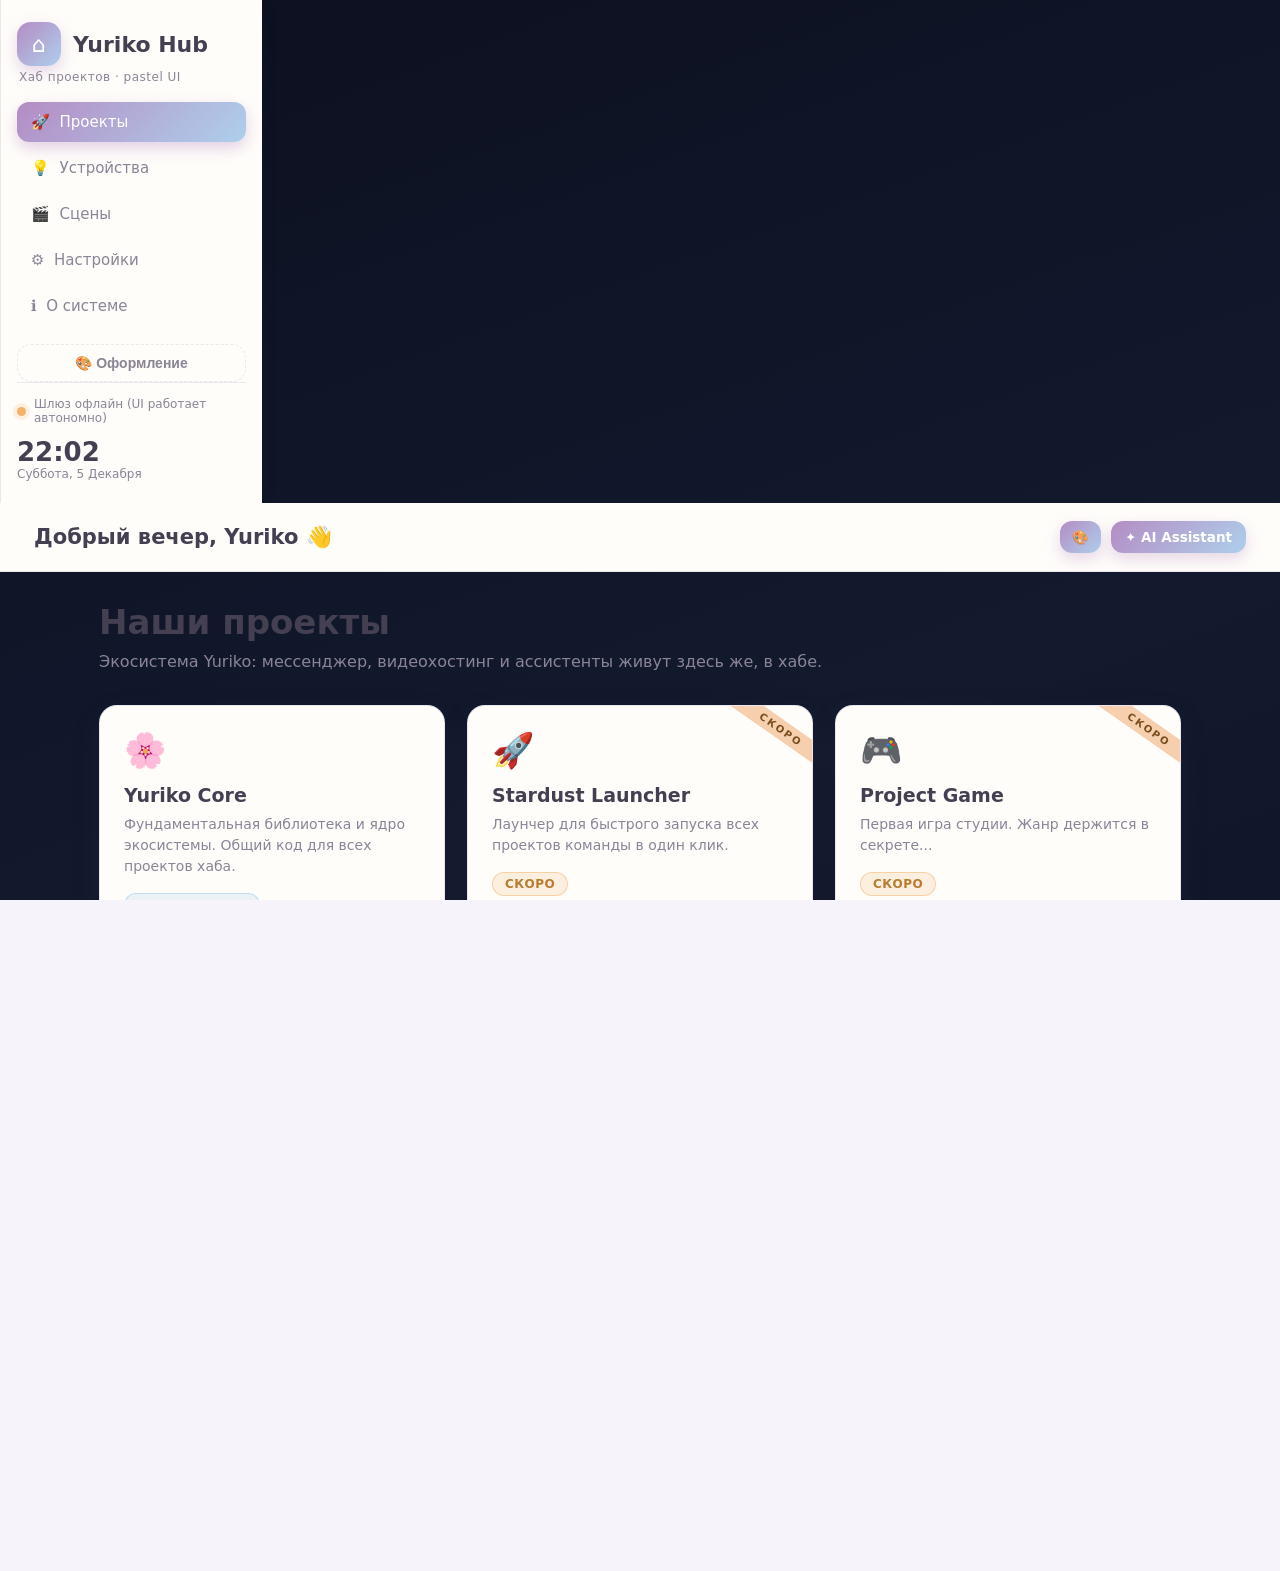
==== commit fd8c6996: "v5.1: сайдбар справа, раздел Настройки (обои/акцент/приколюшки), мягкие светлые палитры, фикс тёмног" ====
--- a/yuriko-hub/index.html
+++ b/yuriko-hub/index.html
@@ -24,8 +24,13 @@
         <button class="home-nav-link active" data-section="projects">🚀&nbsp; Проекты</button>
         <button class="home-nav-link" data-section="devices">💡&nbsp; Устройства</button>
         <button class="home-nav-link" data-section="scenes">🎬&nbsp; Сцены</button>
-                <button class="home-nav-link" data-section="about">ℹ️&nbsp; О системе</button>
+        <button class="home-nav-link" data-section="settings">⚙️&nbsp; Настройки</button>
+        <button class="home-nav-link" data-section="about">ℹ️&nbsp; О системе</button>
       </nav>
+
+      <button id="btn-settings" class="btn-settings" title="Настройки оформления (Ctrl+M)">
+        🎨&nbsp;<span>Оформление</span>
+      </button>
 
       <div class="sidebar-footer">
         <div class="gw-status">
@@ -89,6 +94,33 @@
           <div class="projects-grid" id="projects-grid"></div>
         </section>
 
+        <!-- ===== РАЗДЕЛ: НАСТРОЙКИ ===== -->
+        <section id="section-settings" class="gui-section">
+          <h1 class="section-title">Настройки</h1>
+          <p class="section-subtitle">Оформление хаба — обои, акцентный цвет и приколюшки. Всё сохраняется в браузере.</p>
+
+          <div class="about-card">
+            <h2>🖼 Обои</h2>
+            <p class="section-subtitle" style="margin-bottom:14px">Мягкие светлые градиенты по умолчанию. Тёмные варианты тоже есть — текст сам адаптируется.</p>
+            <div id="settings-walls"></div>
+          </div>
+
+          <div class="about-card">
+            <h2>🎯 Акцентный цвет</h2>
+            <p class="section-subtitle" style="margin-bottom:14px">Определяет цвет кнопок, переключателей и подсветки.</p>
+            <div id="settings-accents" class="accent-row"></div>
+          </div>
+
+          <div class="about-card">
+            <h2>✨ Приколюшки</h2>
+            <div class="toggle-row"><label for="tg-particles">Живые частицы на фоне</label><span id="tg-particles"></span></div>
+            <div class="toggle-row"><label for="tg-emoji">Плавающие эмодзи при смене обоев</label><span id="tg-emoji"></span></div>
+            <div class="toggle-row"><label for="tg-round">Максимально круглые карточки</label><span id="tg-round"></span></div>
+            <div class="toggle-row"><label for="tg-glass">Стекло и размытие (blur)</label><span id="tg-glass"></span></div>
+            <button id="btn-reset-style" class="btn btn-danger" style="margin-top:10px">↺ Сбросить всё к мягкому стандарту</button>
+          </div>
+        </section>
+
         <!-- ===== РАЗДЕЛ: О СИСТЕМЕ ===== -->
         <section id="section-about" class="gui-section">
           <h1 class="section-title">О системе</h1>
--- a/yuriko-hub/css/pastel.css
+++ b/yuriko-hub/css/pastel.css
@@ -5,20 +5,21 @@
    ============================================================ */
 
 :root {
-  --p-bg: #f4efe9;
-  --p-ink: #3f3a4a;
-  --p-ink-soft: #7d7688;
-  --p-card: rgba(255, 255, 255, .82);
+  --p-bg: #f6f3fa;
+  --p-ink: #453f52;
+  --p-ink-soft: #8b8497;
+  --p-card: rgba(255, 255, 255, .88);
   --p-card-solid: #fffdfa;
-  --p-border: rgba(120, 100, 140, .16);
-  --p-shadow: 0 10px 30px rgba(90, 70, 110, .12);
-  --p-shadow-lg: 0 18px 45px rgba(90, 70, 110, .18);
-  --p-accent: #b48cc4;        /* лаванда */
+  --p-border: rgba(120, 100, 140, .14);
+  --p-shadow: 0 10px 30px rgba(90, 70, 110, .10);
+  --p-shadow-lg: 0 18px 45px rgba(90, 70, 110, .16);
+  --p-accent: #b48cc4;        /* лаванда (заменяется из настроек) */
   --p-accent-deep: #8e6aa6;
-  --p-mint: #8fd0bd;
-  --p-peach: #ffb88c;
-  --p-sky: #9ecbe8;
-  --p-rose: #ff9fb2;
+  --p-accent-2: #aecfec;      /* второй цвет градиента кнопок */
+  --p-mint: #a5d8c5;
+  --p-peach: #f5cfae;
+  --p-sky: #aed3ea;
+  --p-rose: #f2bcc9;
   --p-radius: 18px;
 }
 
@@ -31,33 +32,67 @@
   background: var(--p-bg);
 }
 
-/* ---------- обои (задаются data-wall на <body>) ---------- */
+/* ---------- обои (задаются data-wall на <body>) — мягкие и светлые ---------- */
 body::before {
   content: "";
   position: fixed; inset: 0; z-index: -2;
   transition: opacity .5s ease;
 }
-body[data-wall="dawn"]::before    { background: linear-gradient(135deg,#ffe9e3 0%,#ffd6e8 35%,#e3d9ff 70%,#d6ecff 100%); }
-body[data-wall="mint"]::before    { background: linear-gradient(135deg,#e6f7ef 0%,#d2f0e4 40%,#dff2fa 100%); }
-body[data-wall="lavender"]::before{ background: linear-gradient(135deg,#f3edff 0%,#e8dcff 45%,#ffe9f6 100%); }
-body[data-wall="peach"]::before   { background: linear-gradient(135deg,#fff3e6 0%,#ffe4d1 45%,#ffd9e8 100%); }
-body[data-wall="ocean"]::before   { background: linear-gradient(135deg,#e8f4fb 0%,#dcedf9 40%,#e6f6f1 100%); }
-body[data-wall="dusk"]::before    { background: linear-gradient(135deg,#2e2a45 0%,#4a3f63 55%,#6b5a7e 100%); }
-body[data-wall="night"]::before   { background: linear-gradient(135deg,#20242e 0%,#2f3547 60%,#3d3a52 100%); }
-body[data-wall="forest"]::before  { background: linear-gradient(135deg,#243530 0%,#33503f 55%,#4a6b52 100%); }
+body[data-wall="cloud"]::before    { background: linear-gradient(160deg,#f7f4fb 0%,#eef3fa 55%,#f6f0f8 100%); }
+body[data-wall="dawn"]::before     { background: linear-gradient(135deg,#fdf1ec 0%,#fbe4ee 40%,#ece5fb 75%,#e2f0fa 100%); }
+body[data-wall="mint"]::before     { background: linear-gradient(135deg,#eef9f3 0%,#ddf1e8 45%,#e9f6fb 100%); }
+body[data-wall="lavender"]::before { background: linear-gradient(135deg,#f6f2fc 0%,#ebe2f8 50%,#f9ecf6 100%); }
+body[data-wall="peach"]::before    { background: linear-gradient(135deg,#fdf5ea 0%,#fbeadb 45%,#f9e3ec 100%); }
+body[data-wall="ocean"]::before    { background: linear-gradient(135deg,#edf6fb 0%,#e2eff8 45%,#e9f6f2 100%); }
+body[data-wall="blossom"]::before  { background: linear-gradient(135deg,#fdf0f3 0%,#f8e7f2 50%,#efe9fa 100%); }
+body[data-wall="sand"]::before     { background: linear-gradient(135deg,#faf5ec 0%,#f3ead9 50%,#f7eee8 100%); }
+body[data-wall="dusk"]::before     { background: linear-gradient(135deg,#4a4560 0%,#5d5474 55%,#77688a 100%); }
+body[data-wall="night"]::before    { background: linear-gradient(135deg,#3a3f4c 0%,#4a5064 60%,#565270 100%); }
 /* мягкий узор поверх градиента */
 body::after {
   content: "";
   position: fixed; inset: 0; z-index: -1; pointer-events: none;
-  background-image: radial-gradient(rgba(255,255,255,.28) 1px, transparent 1.6px);
+  background-image: radial-gradient(rgba(255,255,255,.35) 1px, transparent 1.6px);
   background-size: 26px 26px;
-  opacity: .5;
+  opacity: .45;
 }
 
 /* тёмные обои → светлый текст */
-body.wall-dark { --p-ink: #f0edf6; --p-ink-soft: #c9c2d8; --p-card: rgba(38,36,54,.72);
-  --p-card-solid: #2b2940; --p-border: rgba(255,255,255,.14);
-  --p-shadow: 0 10px 30px rgba(0,0,0,.35); --p-shadow-lg: 0 18px 45px rgba(0,0,0,.45); }
+body.wall-dark { --p-ink: #f0edf6; --p-ink-soft: #c9c2d8; --p-card: rgba(48,46,66,.78);
+  --p-card-solid: #34324a; --p-border: rgba(255,255,255,.14);
+  --p-shadow: 0 10px 30px rgba(0,0,0,.30); --p-shadow-lg: 0 18px 45px rgba(0,0,0,.40); }
+
+/* ---------- приколюшки (классы с <body>, тумблеры в Настройках) ---------- */
+@keyframes funDrift {
+  0%   { transform: translateY(105vh) translateX(0) scale(.8); opacity: 0; }
+  10%  { opacity: .55; }
+  90%  { opacity: .35; }
+  100% { transform: translateY(-8vh) translateX(40px) scale(1.1); opacity: 0; }
+}
+.fun-particle {
+  position: fixed; bottom: -20px; z-index: -1; pointer-events: none; border-radius: 50%;
+  background: radial-gradient(circle at 35% 35%, rgba(255,255,255,.9), var(--p-accent));
+  box-shadow: 0 0 12px rgba(180,140,196,.35);
+  animation: funDrift linear infinite;
+  display: none;
+}
+body.fx-particles .fun-particle { display: block; }
+
+@keyframes funFloatUp {
+  0%   { transform: translateY(0) rotate(0); opacity: 1; }
+  100% { transform: translateY(-70vh) rotate(40deg); opacity: 0; }
+}
+.fun-float {
+  position: fixed; bottom: -40px; z-index: 60; pointer-events: none;
+  animation: funFloatUp ease-out forwards;
+}
+
+body.fx-round { --p-radius: 28px; }
+body.fx-noglass .home-sidebar, body.fx-noglass .home-topbar,
+body.fx-noglass .stat-card, body.fx-noglass .device-card, body.fx-noglass .scene-card,
+body.fx-noglass .project-card, body.fx-noglass .about-card, body.fx-noglass .quick-btn,
+body.fx-noglass .room-tab { backdrop-filter: none; --p-card: var(--p-card-solid); }
+
 
 /* ---------- каркас ---------- */
 .home-app { display: flex !important; min-height: 100vh; height: auto; }
@@ -73,7 +108,7 @@
 .logo-mark {
   width: 44px; height: 44px; border-radius: 14px;
   display: inline-flex; align-items: center; justify-content: center;
-  background: linear-gradient(135deg, var(--p-accent), var(--p-sky));
+  background: linear-gradient(135deg, var(--p-accent), var(--p-accent-2));
   color: #fff !important; font-size: 22px; text-shadow: none;
   box-shadow: 0 6px 16px rgba(180,140,196,.35);
 }
@@ -86,7 +121,7 @@
 }
 .home-nav-link:hover { background: rgba(180,140,196,.14); color: var(--p-ink); }
 .home-nav-link.active {
-  background: linear-gradient(135deg, var(--p-accent), #c99ad4);
+  background: linear-gradient(135deg, var(--p-accent), var(--p-accent-2));
   color: #fff; box-shadow: 0 6px 16px rgba(180,140,196,.4);
 }
 
@@ -105,7 +140,7 @@
 .greeting { color: var(--p-ink); font-weight: 600; }
 
 .btn-ai {
-  background: linear-gradient(135deg, var(--p-accent), var(--p-sky));
+  background: linear-gradient(135deg, var(--p-accent), var(--p-accent-2));
   border: none; color: #fff; border-radius: 12px; font-weight: 600;
   box-shadow: 0 6px 16px rgba(180,140,196,.35);
 }
@@ -140,7 +175,7 @@
 .room-tab { color: var(--p-ink-soft); }
 .room-tab:hover { color: var(--p-ink); border-color: var(--p-accent); }
 .room-tab.active {
-  background: linear-gradient(135deg, var(--p-accent), var(--p-sky));
+  background: linear-gradient(135deg, var(--p-accent), var(--p-accent-2));
   color: #fff; border-color: transparent; font-weight: 600;
 }
 
@@ -174,14 +209,14 @@
 
 /* кнопки сцен */
 .btn-scene {
-  background: linear-gradient(135deg, var(--p-accent), var(--p-sky));
+  background: linear-gradient(135deg, var(--p-accent), var(--p-accent-2));
   color: #fff; border-radius: 12px; box-shadow: 0 6px 14px rgba(180,140,196,.35);
 }
 .btn-scene:hover { filter: brightness(1.06); box-shadow: 0 8px 18px rgba(180,140,196,.5); }
 
 /* ---------- AI-виджет ---------- */
 .ai-fab {
-  background: linear-gradient(135deg, var(--p-accent), var(--p-sky)) !important;
+  background: linear-gradient(135deg, var(--p-accent), var(--p-accent-2)) !important;
   box-shadow: 0 10px 26px rgba(180,140,196,.5) !important;
 }
 .ai-panel {
@@ -196,7 +231,7 @@
 .ai-sub { color: var(--p-ink-soft) !important; }
 .ai-close { color: var(--p-ink-soft) !important; }
 .ai-msg-bot .ai-body { background: rgba(158,203,232,.22) !important; color: var(--p-ink) !important; }
-.ai-msg-user .ai-body { background: linear-gradient(135deg,var(--p-accent),#c99ad4) !important; color: #fff !important; }
+.ai-msg-user .ai-body { background: linear-gradient(135deg,var(--p-accent),var(--p-accent-2)) !important; color: #fff !important; }
 .ai-who { color: var(--p-ink-soft) !important; }
 .ai-chip { background: rgba(180,140,196,.12) !important; color: var(--p-accent-deep) !important;
   border: 1px solid var(--p-border) !important; }
@@ -204,7 +239,7 @@
 #ai-input { background: var(--p-bg) !important; border: 1px solid var(--p-border) !important;
   color: var(--p-ink) !important; border-radius: 12px !important; }
 #ai-input:focus { border-color: var(--p-accent) !important; box-shadow: 0 0 0 3px rgba(180,140,196,.2) !important; }
-.ai-send { background: linear-gradient(135deg, var(--p-accent), var(--p-sky)) !important; border-radius: 12px !important; }
+.ai-send { background: linear-gradient(135deg, var(--p-accent), var(--p-accent-2)) !important; border-radius: 12px !important; }
 
 /* ---------- встроенные приложения (модалки apps.js) ---------- */
 .apps-shell { background: rgba(60,45,80,.35); backdrop-filter: blur(8px); }
@@ -248,3 +283,46 @@
   .home-main { padding: 20px 16px; }
   .home-topbar { padding: 14px 16px; }
 }
+
+/* ---------- v5.1: настройки, акценты, сайдбар справа от контента ---------- */
+.home-app { flex-direction: row-reverse; }
+.home-sidebar { border-right: none; border-left: 1px solid var(--p-border); box-shadow: -4px 0 24px rgba(90,70,110,.06); }
+
+.btn-settings {
+  width: 100%; margin-top: 18px; padding: 10px 14px; cursor: pointer;
+  border: 1px dashed var(--p-border); border-radius: 14px; background: transparent;
+  color: var(--p-ink-soft); font-size: 14px; font-weight: 600; transition: all .18s ease;
+}
+.btn-settings:hover { border-color: var(--p-accent); color: var(--p-ink); background: rgba(180,140,196,.10); }
+
+.wall-grid { display: grid; grid-template-columns: repeat(auto-fill, minmax(84px, 1fr)); gap: 12px; align-items: center; }
+.wall-pick-btn { width: 100%; height: 56px; position: relative; }
+.wall-pick-btn::after {
+  content: attr(title); position: absolute; inset: auto 0 0 0; text-align: center;
+  font-size: 11px; font-weight: 600; color: rgba(60,50,80,.75);
+  background: rgba(255,255,255,.55); border-radius: 0 0 12px 12px; padding: 2px 0;
+}
+.accent-row { display: flex; flex-wrap: wrap; gap: 12px; }
+.accent-btn {
+  width: 46px; height: 46px; border-radius: 50%; cursor: pointer; border: 3px solid transparent;
+  box-shadow: 0 4px 12px rgba(0,0,0,.15); transition: transform .15s ease, border-color .15s ease;
+}
+.accent-btn:hover { transform: scale(1.1); }
+.accent-btn.active { border-color: var(--p-ink); }
+
+.toggle-row {
+  display: flex; align-items: center; justify-content: space-between; gap: 16px;
+  padding: 10px 2px; border-bottom: 1px dashed var(--p-border);
+}
+.toggle-row:last-of-type { border-bottom: none; }
+.toggle-row label { font-size: 15px; color: var(--p-ink); }
+
+@media (max-width: 860px) {
+  .home-app { flex-direction: column-reverse; }
+  .home-sidebar { border-left: none; border-bottom: none; border-top: 1px solid var(--p-border); }
+  .btn-settings { display: none; }
+}
+
+/* ---------- v5.1: защита от тёмной базы style.css до применения обоев ---------- */
+html, body.home-body { background: #f6f3fa !important; color: var(--p-ink) !important; overflow: auto !important; }
+body.wall-dark, body.wall-dark.home-body { background: #4a4560 !important; color: var(--p-ink) !important; }
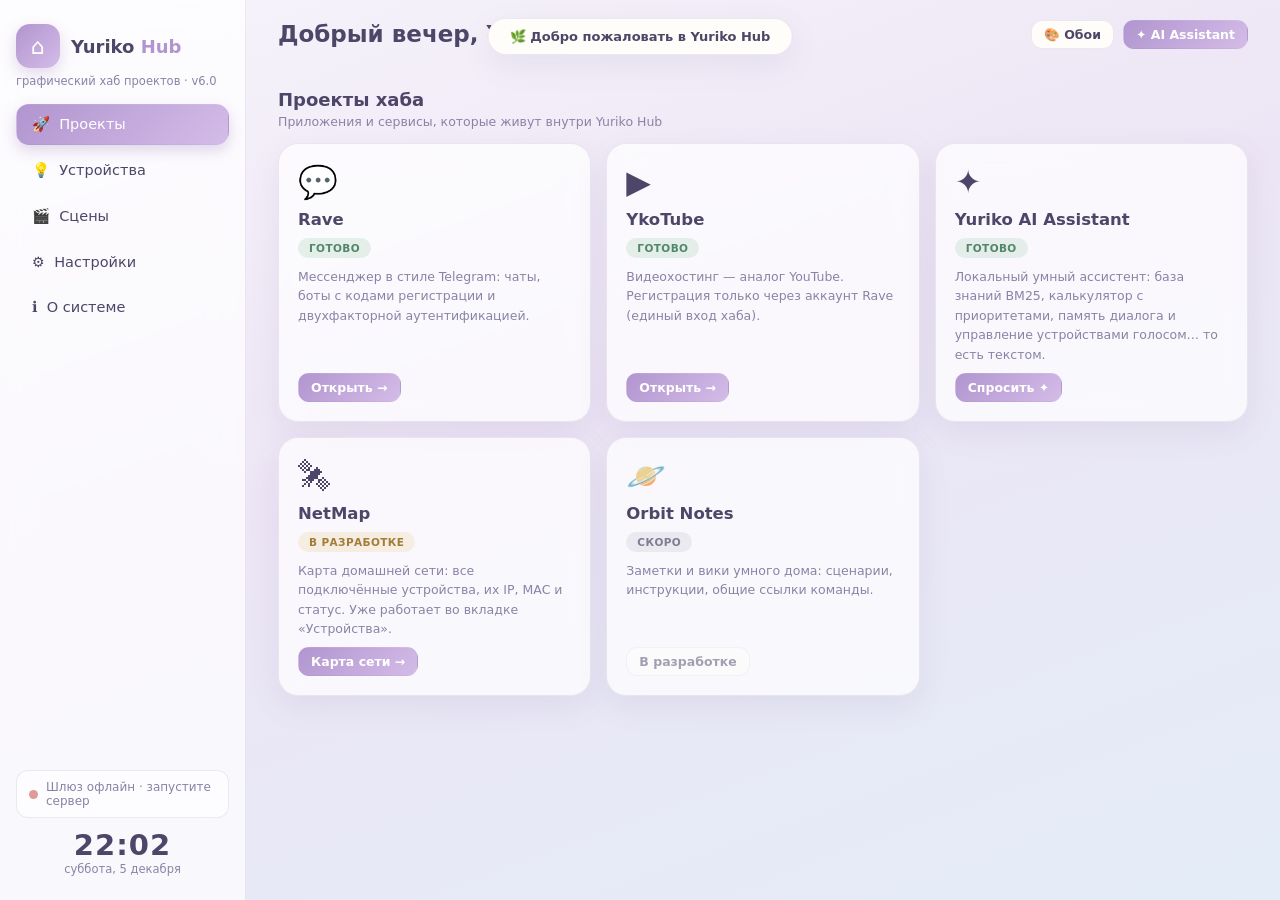
==== commit 8ef1639b: "Yuriko Hub v6.0: Complete visual overhaul with soft pastel theme and real-time network device map - " ====
--- a/yuriko-hub/index.html
+++ b/yuriko-hub/index.html
@@ -3,163 +3,146 @@
 <head>
   <meta charset="UTF-8" />
   <meta name="viewport" content="width=device-width, initial-scale=1.0" />
-  <title>Yuriko Hub</title>
+  <title>Yuriko Hub · мягкий графический хаб</title>
   <link rel="stylesheet" href="css/style.css" />
-  <link rel="stylesheet" href="css/pastel.css" />
 </head>
-<body class="home-body">
+<body class="hub-body">
 
-  <!-- ===================== ПАНЕЛЬ УМНОГО ДОМА ===================== -->
-  <div id="gui-screen" class="screen active home-app">
+  <!-- фон -->
+  <div id="wallpaper"></div>
+  <div id="particles"></div>
 
-    <!-- ---------- БОКОВАЯ ПАНЕЛЬ ---------- -->
-    <aside class="home-sidebar">
+  <div class="hub-app">
+
+    <!-- ---------- САЙДБАР (слева) ---------- -->
+    <aside class="sidebar">
       <div class="logo">
         <span class="logo-mark">⌂</span>
         <span class="logo-text">Yuriko&nbsp;<b>Hub</b></span>
       </div>
-      <p class="sidebar-caption">Хаб проектов · pastel UI</p>
+      <p class="side-caption">графический хаб проектов · v6.0</p>
 
-      <nav class="home-nav">
-        <button class="home-nav-link active" data-section="projects">🚀&nbsp; Проекты</button>
-        <button class="home-nav-link" data-section="devices">💡&nbsp; Устройства</button>
-        <button class="home-nav-link" data-section="scenes">🎬&nbsp; Сцены</button>
-        <button class="home-nav-link" data-section="settings">⚙️&nbsp; Настройки</button>
-        <button class="home-nav-link" data-section="about">ℹ️&nbsp; О системе</button>
+      <nav class="nav">
+        <button class="nav-link active" data-section="projects">🚀&nbsp; Проекты</button>
+        <button class="nav-link" data-section="devices">💡&nbsp; Устройства</button>
+        <button class="nav-link" data-section="scenes">🎬&nbsp; Сцены</button>
+        <button class="nav-link" data-section="settings">⚙️&nbsp; Настройки</button>
+        <button class="nav-link" data-section="about">ℹ️&nbsp; О системе</button>
       </nav>
 
-      <button id="btn-settings" class="btn-settings" title="Настройки оформления (Ctrl+M)">
-        🎨&nbsp;<span>Оформление</span>
-      </button>
-
-      <div class="sidebar-footer">
+      <div class="side-footer">
         <div class="gw-status">
           <span class="gw-dot" id="gw-dot"></span>
-          <span id="gw-text">Шлюз: подключение…</span>
+          <span id="gw-text">Шлюз: проверка…</span>
         </div>
-        <div class="clock-block">
+        <div>
           <div class="clock-time" id="clock-time">--:--</div>
           <div class="clock-date" id="clock-date"></div>
         </div>
       </div>
     </aside>
 
-    <!-- ---------- ОСНОВНАЯ ОБЛАСТЬ ---------- -->
-    <div class="home-content">
-      <header class="home-topbar">
-        <div class="greeting" id="greeting">Добрый вечер, Yuriko 👋</div>
-        <div class="topbar-right" style="display:flex;gap:10px;align-items:center">
-          <button id="btn-wall-next" class="btn-ai" title="Сменить обои (Ctrl+W)" style="padding:8px 12px">🎨</button>
-          <button id="btn-open-ai" class="btn-ai" title="Открыть Yuriko AI Assistant (Ctrl+J)">✦ AI Assistant</button>
+    <!-- ---------- КОНТЕНТ (справа) ---------- -->
+    <main class="main">
+      <header class="topbar">
+        <div class="greeting" id="greeting">Здравствуйте 🌿</div>
+        <div class="top-actions">
+          <button class="btn btn-sm" id="btn-wp-quick" title="Следующие обои (Ctrl+W)">🎨 Обои</button>
+          <button class="btn btn-primary btn-sm" id="btn-ai-top">✦ AI Assistant</button>
         </div>
       </header>
 
-      <main class="home-main">
+      <div class="scroll">
 
-        <!-- ===== РАЗДЕЛ: ОБЗОР ===== -->
-        <section id="section-dashboard" class="gui-section">
-          <div class="stat-grid">
-            <div class="stat-card"><div class="stat-value" id="stat-temp">22.5°C</div><div class="stat-label">🌡 Температура</div></div>
-            <div class="stat-card"><div class="stat-value" id="stat-hum">45%</div><div class="stat-label">💧 Влажность</div></div>
-            <div class="stat-card"><div class="stat-value" id="stat-on">—</div><div class="stat-label">🔌 Активных устройств</div></div>
-            <div class="stat-card"><div class="stat-value" id="stat-power">— Вт</div><div class="stat-label">⚡ Потребление</div></div>
+        <!-- ПРОЕКТЫ -->
+        <section class="section active" id="sec-projects">
+          <h2 class="sec-title">Проекты хаба</h2>
+          <p class="sec-sub">Приложения и сервисы, которые живут внутри Yuriko Hub</p>
+          <div class="grid" id="projects-grid"></div>
+        </section>
+
+        <!-- УСТРОЙСТВА -->
+        <section class="section" id="sec-devices">
+          <h2 class="sec-title">Карта сети</h2>
+          <p class="sec-sub" id="net-note">Все сетевые устройства, подключённые к хабу — запрашиваются с сервера в реальном времени.</p>
+          <div class="stats" id="network-stats"></div>
+          <div class="grid" id="network-grid"><div class="card"><p class="proj-desc">Загрузка устройств…</p></div></div>
+
+          <h2 class="sec-title">Умный дом</h2>
+          <p class="sec-sub">Управляемые smart-устройства дома</p>
+          <div class="stats" id="device-stats"></div>
+          <div class="chips" id="room-chips"></div>
+          <div class="grid" id="device-grid"></div>
+        </section>
+
+        <!-- СЦЕНЫ -->
+        <section class="section" id="sec-scenes">
+          <h2 class="sec-title">Сцены</h2>
+          <p class="sec-sub">Одно нажатие — несколько устройств сразу</p>
+          <div class="grid" id="scenes-grid"></div>
+        </section>
+
+        <!-- НАСТРОЙКИ -->
+        <section class="section" id="sec-settings">
+          <h2 class="sec-title">Настройки оформления</h2>
+
+          <div class="set-block">
+            <h3 class="sec-title" style="font-size:15px">🖼 Обои <button class="btn btn-sm" id="btn-random-wp" style="margin-left:8px">🎲 Случайные</button></h3>
+            <div class="wp-grid" id="wp-grid"></div>
           </div>
 
-          <h2 class="block-title">Быстрые действия</h2>
-          <div class="quick-row" id="quick-row"><!-- кнопки генерируются из js/home.js --></div>
-
-          <h2 class="block-title">Избранные устройства</h2>
-          <div class="device-grid" id="fav-devices"></div>
-        </section>
-
-        <!-- ===== РАЗДЕЛ: УСТРОЙСТВА ===== -->
-        <section id="section-devices" class="gui-section">
-          <h1 class="section-title">Устройства</h1>
-          <p class="section-subtitle">Клик по карточке — включить/выключить. Ползунки и селекторы применяются мгновенно.</p>
-          <div class="room-tabs" id="room-tabs"></div>
-          <div class="device-grid" id="devices-grid"></div>
-        </section>
-
-        <!-- ===== РАЗДЕЛ: СЦЕНЫ ===== -->
-        <section id="section-scenes" class="gui-section">
-          <h1 class="section-title">Сцены</h1>
-          <p class="section-subtitle">Наборы команд для устройств, применяемые одним нажатием.</p>
-          <div class="scenes-grid" id="scenes-grid"></div>
-        </section>
-
-        <!-- ===== РАЗДЕЛ: ПРОЕКТЫ ===== -->
-        <section id="section-projects" class="gui-section active">
-          <h1 class="section-title">Наши проекты</h1>
-          <p class="section-subtitle">Экосистема Yuriko: мессенджер, видеохостинг и ассистенты живут здесь же, в хабе.</p>
-          <div class="projects-grid" id="projects-grid"></div>
-        </section>
-
-        <!-- ===== РАЗДЕЛ: НАСТРОЙКИ ===== -->
-        <section id="section-settings" class="gui-section">
-          <h1 class="section-title">Настройки</h1>
-          <p class="section-subtitle">Оформление хаба — обои, акцентный цвет и приколюшки. Всё сохраняется в браузере.</p>
-
-          <div class="about-card">
-            <h2>🖼 Обои</h2>
-            <p class="section-subtitle" style="margin-bottom:14px">Мягкие светлые градиенты по умолчанию. Тёмные варианты тоже есть — текст сам адаптируется.</p>
-            <div id="settings-walls"></div>
+          <div class="set-block">
+            <h3 class="sec-title" style="font-size:15px">🎨 Акцентный цвет</h3>
+            <div class="swatches" id="accent-row"></div>
           </div>
 
-          <div class="about-card">
-            <h2>🎯 Акцентный цвет</h2>
-            <p class="section-subtitle" style="margin-bottom:14px">Определяет цвет кнопок, переключателей и подсветки.</p>
-            <div id="settings-accents" class="accent-row"></div>
-          </div>
-
-          <div class="about-card">
-            <h2>✨ Приколюшки</h2>
-            <div class="toggle-row"><label for="tg-particles">Живые частицы на фоне</label><span id="tg-particles"></span></div>
-            <div class="toggle-row"><label for="tg-emoji">Плавающие эмодзи при смене обоев</label><span id="tg-emoji"></span></div>
-            <div class="toggle-row"><label for="tg-round">Максимально круглые карточки</label><span id="tg-round"></span></div>
-            <div class="toggle-row"><label for="tg-glass">Стекло и размытие (blur)</label><span id="tg-glass"></span></div>
-            <button id="btn-reset-style" class="btn btn-danger" style="margin-top:10px">↺ Сбросить всё к мягкому стандарту</button>
+          <div class="set-block">
+            <h3 class="sec-title" style="font-size:15px">✨ Приколюшки</h3>
+            <div class="toggle-row"><div><div class="toggle-label">Парящие частицы</div><div class="toggle-hint">мягкие точки медленно всплывают на фоне</div></div>
+              <label class="switch"><input type="checkbox" id="tg-particles"><span class="track"></span></label></div>
+            <div class="toggle-row"><div><div class="toggle-label">Эмодзи-салют</div><div class="toggle-hint">🌸✨ при смене обоев</div></div>
+              <label class="switch"><input type="checkbox" id="tg-confetti"><span class="track"></span></label></div>
+            <div class="toggle-row"><div><div class="toggle-label">Максимальная округлость</div><div class="toggle-hint">карточки становятся ещё мягче</div></div>
+              <label class="switch"><input type="checkbox" id="tg-round"><span class="track"></span></label></div>
+            <div class="toggle-row"><div><div class="toggle-label">Стекло и размытие</div><div class="toggle-hint">blur-эффект карточек и панели</div></div>
+              <label class="switch"><input type="checkbox" id="tg-glass"><span class="track"></span></label></div>
+            <div style="margin-top:12px"><button class="btn btn-danger btn-sm" id="btn-reset">↺ Сбросить всё</button></div>
           </div>
         </section>
 
-        <!-- ===== РАЗДЕЛ: О СИСТЕМЕ ===== -->
-        <section id="section-about" class="gui-section">
-          <h1 class="section-title">О системе</h1>
-          <p class="section-subtitle">Yuriko Hub — графический хаб проектов команды в мягких пастельных тонах.</p>
-          <div class="about-card">
-            <h2>Что внутри</h2>
-            <ul>
-              <li><b>Проекты</b> — витрина экосистемы: Rave, YkoTube, AI Assistant и другие (главный раздел хаба)</li>
-              <li><b>Устройства и Сцены</b> — локальная панель-декор для настроения: тумблеры, ползунки и сцены одним нажатием</li>
-              <li><b>✦ AI Assistant</b> — умный ассистент: база знаний BM25, математика, память диалога (Ctrl+J)</li>
-              <li><b>🖼 Обои</b> — 8 пастельных тем, выбор сохраняется между перезагрузками (кнопка 🎨 или Ctrl+W)</li>
-              <li>Состояния панели хранятся локально (<code>localStorage</code>) и переживают перезагрузку страницы</li>
-            </ul>
-          </div>
-          <div class="about-card">
-            <h2>Экосистема: Rave + YkoTube + БД</h2>
-            <p>
-              <b>Rave</b> 💬 — мессенджер хаба: регистрация через ботов-верификаторов, двухфакторная аутентификация.
-              <b>YkoTube</b> 📺 — видеохостинг: вход только через аккаунт Rave.
-            </p>
-            <ul>
-              <li>БД: <code>yarikodb</code> (Rave) и <code>ykotube</code> (YkoTube), пользователь <code>root@localhost</code> без пароля</li>
-              <li>Страницы приложений: <a href="rave.html">rave.html</a> · <a href="ykotube.html">ykotube.html</a></li>
-            </ul>
+        <!-- О СИСТЕМЕ -->
+        <section class="section" id="sec-about">
+          <h2 class="sec-title">О системе</h2>
+          <div class="about-grid">
+            <div class="card"><div id="about-info"></div></div>
+            <div class="card">
+              <p class="proj-desc" style="flex:none">
+                <b>Yuriko Hub</b> — локальный графический хаб: карта домашней сети (реальные устройства из ARP),
+                умный дом со сценами, мессенджер Rave с 2FA-ботами, видеохостинг YkoTube со входом через Rave
+                и встроенный AI-ассистент. Работает поверх XAMPP: Apache раздаёт страницы (порты 80/443),
+                Node-сервер — API и БД (root@localhost, порт 8080).
+              </p>
+              <p class="proj-desc" style="flex:none;margin-top:10px">
+                Автообновление с GitHub: <code>update.bat</code> (Windows) или <code>update.sh</code> (Linux/macOS/cron).
+              </p>
+            </div>
           </div>
         </section>
-      </main>
 
-      <footer class="gui-footer">Yuriko Hub © 2026 — пастельный хаб проектов 🌸</footer>
-    </div>
+      </div>
+    </main>
   </div>
 
+  <!-- тосты -->
+  <div id="toast-zone"></div>
+
+  <!-- скрипты: конфиг → данные → устройства → ядро GUI → AI -->
   <script src="js/config.js"></script>
+  <script src="js/projects.js"></script>
+  <script src="js/devices.js"></script>
+  <script src="js/app.js"></script>
   <script src="js/ai-engine.js"></script>
-  <script src="js/projects.js"></script>
-  <script src="js/apps.js"></script>
-  <script src="js/home.js"></script>
-  <script src="js/gui.js"></script>
   <script src="js/ai-ui.js"></script>
-  <script src="js/fun.js"></script>
+  <script>window.hubAI = window.YurikoAUI;</script>
 </body>
 </html>
--- a/yuriko-hub/css/style.css
+++ b/yuriko-hub/css/style.css
@@ -1,787 +1,363 @@
-/* ============ БАЗА ============ */
-* { margin: 0; padding: 0; box-sizing: border-box; }
-
+/* ============================================================
+   Yuriko Hub v6.0 — мягкий пастельный визуал, переписан полностью
+   Светлый фон · приглушённые тона · сайдбар слева · контент справа
+   ============================================================ */
 :root {
-  --bg-dark: #0a0e14;
-  --term-bg: #0d1117;
-  --term-green: #33ff66;
-  --term-dim: #8b949e;
-  --term-blue: #58a6ff;
-  --term-yellow: #e3b341;
-  --accent: #7c5cff;
-  --accent-2: #00d4ff;
-  --card-bg: #161b27;
-  --text-light: #e6edf3;
-}
-
-html, body {
-  height: 100%;
-  background: var(--bg-dark);
-  font-family: 'Segoe UI', system-ui, sans-serif;
-  color: var(--text-light);
-  overflow: hidden;
-}
-
-.screen { display: none; height: 100vh; width: 100vw; }
-.screen.active { display: block; }
-
-/* ============ ТЕРМИНАЛ ============ */
-#terminal-screen {
-  background: radial-gradient(ellipse at center, #101826 0%, #05070b 100%);
-  display: none;
-  align-items: center;
-  justify-content: center;
-  padding: 20px;
-}
-#terminal-screen.active { display: flex; }
-
-.terminal-window {
-  width: min(920px, 100%);
-  height: min(640px, 92vh);
-  background: var(--term-bg);
-  border: 1px solid #1f2937;
-  border-radius: 10px;
-  box-shadow: 0 20px 80px rgba(0, 0, 0, .8), 0 0 40px rgba(124, 92, 255, .08);
-  display: flex;
-  flex-direction: column;
-  overflow: hidden;
-}
-
-.terminal-titlebar {
-  background: #161b22;
-  padding: 10px 14px;
-  display: flex;
-  align-items: center;
-  gap: 8px;
-  border-bottom: 1px solid #21262d;
-}
-.dot { width: 12px; height: 12px; border-radius: 50%; }
-.dot.red { background: #ff5f56; }
-.dot.yellow { background: #ffbd2e; }
-.dot.green { background: #27c93f; }
-.terminal-title {
-  margin-left: 10px;
-  font-size: 13px;
-  color: var(--term-dim);
-  font-family: Consolas, monospace;
-}
-
-.terminal-output {
-  flex: 1;
-  overflow-y: auto;
-  padding: 14px 16px 4px;
-  font-family: 'Cascadia Code', Consolas, 'Courier New', monospace;
-  font-size: 13.5px;
-  line-height: 1.55;
-  white-space: pre-wrap;
-  word-break: break-word;
-}
-.terminal-output::-webkit-scrollbar { width: 8px; }
-.terminal-output::-webkit-scrollbar-thumb { background: #2b3442; border-radius: 4px; }
-
-.line-ok      { color: var(--term-green); }
-.line-info    { color: var(--term-dim); }
-.line-warn    { color: var(--term-yellow); }
-.line-cmd     { color: var(--term-blue); }
-.line-banner  { color: var(--accent-2); }
-.line-error   { color: #ff6b6b; }
-
-.boot-tag-ok   { color: var(--term-green); font-weight: bold; }
-.boot-tag-fail { color: #ff6b6b; font-weight: bold; }
-
-.terminal-input-line {
-  display: flex;
-  align-items: center;
-  padding: 8px 16px 14px;
-  font-family: Consolas, monospace;
-  font-size: 14px;
-}
-.prompt { color: var(--term-green); margin-right: 8px; white-space: pre; }
-
-#terminal-input {
-  flex: 1;
-  background: transparent;
-  border: none;
-  outline: none;
-  color: #fff;
-  font-family: Consolas, monospace;
-  font-size: 14px;
-  caret-color: var(--term-green);
-}
-#terminal-input:disabled { opacity: .4; }
-
-.blink { animation: blink 1s steps(1) infinite; }
-@keyframes blink { 50% { opacity: 0; } }
-
-/* ============ GUI ============ */
-#gui-screen {
-  background: linear-gradient(160deg, #0c1020 0%, #131a2e 50%, #0c1020 100%);
-  overflow-y: auto;
-  display: none;
-  flex-direction: column;
-}
-#gui-screen.active { display: flex; }
-
-.gui-header {
-  display: flex;
-  justify-content: space-between;
-  align-items: center;
-  padding: 18px 40px;
-  background: rgba(13, 17, 23, .75);
-  backdrop-filter: blur(10px);
-  border-bottom: 1px solid rgba(124, 92, 255, .25);
-  position: sticky;
-  top: 0;
-  z-index: 10;
-}
-
-.logo { display: flex; align-items: center; gap: 12px; font-size: 22px; }
+  --bg: #f5f2f8;
+  --surface: rgba(255,255,255,.72);
+  --surface-solid: #fffdfa;
+  --border: rgba(130,110,160,.14);
+  --text: #4e4668;
+  --muted: #8b82a6;
+  --accent: #b195cf;
+  --accent-2: #d4bce8;
+  --accent-ink: #ffffff;
+  --good: #82bd92;
+  --warn: #e6c07a;
+  --bad: #de9b9b;
+  --radius: 20px;
+  --shadow: 0 10px 30px rgba(120,100,150,.10);
+  --font: "Segoe UI", system-ui, -apple-system, sans-serif;
+}
+* { box-sizing: border-box; margin: 0; padding: 0; }
+html, body { height: 100%; }
+body.hub-body { font-family: var(--font); color: var(--text); background: var(--bg) !important; overflow: hidden; }
+
+/* обои + оверлей + частицы */
+#wallpaper { position: fixed; inset: 0; z-index: -2; transition: background .9s ease; }
+#particles { position: fixed; inset: 0; z-index: -1; pointer-events: none; overflow: hidden; }
+.particle { position: absolute; bottom: -24px; border-radius: 50%; opacity: .3; animation: floatUp linear infinite; }
+@keyframes floatUp { to { transform: translateY(-112vh) rotate(340deg); opacity: 0; } }
+
+/* каркас: сайдбар СЛЕВА, контент СПРАВА */
+.hub-app { display: flex; height: 100vh; }
+
+.sidebar {
+  width: 246px; flex-shrink: 0; display: flex; flex-direction: column; gap: 16px;
+  padding: 24px 16px; background: var(--surface); backdrop-filter: blur(16px);
+  border-right: 1px solid var(--border);
+}
+.logo { display: flex; align-items: center; gap: 11px; }
 .logo-mark {
-  color: var(--accent-2);
-  font-size: 26px;
-  text-shadow: 0 0 12px var(--accent-2);
-}
+  width: 44px; height: 44px; border-radius: 14px; display: grid; place-items: center; font-size: 22px;
+  background: linear-gradient(135deg, var(--accent), var(--accent-2)); color: var(--accent-ink);
+  box-shadow: 0 6px 15px rgba(160,130,190,.28);
+}
+.logo-text { font-size: 18px; font-weight: 600; }
 .logo-text b { color: var(--accent); }
-
-.gui-nav { display: flex; gap: 18px; align-items: center; }
+.side-caption { font-size: 11.5px; color: var(--muted); margin-top: -10px; }
+
+.nav { display: flex; flex-direction: column; gap: 5px; }
 .nav-link {
-  color: var(--term-dim);
-  text-decoration: none;
-  font-size: 15px;
-  padding: 6px 12px;
-  border-radius: 6px;
-  transition: all .2s;
-}
-.nav-link:hover { color: #fff; background: rgba(124, 92, 255, .15); }
-.nav-link.active { color: #fff; background: var(--accent); }
-
-.btn-exit {
-  background: transparent;
-  border: 1px solid var(--accent-2);
-  color: var(--accent-2);
-  padding: 7px 14px;
-  border-radius: 6px;
-  font-family: Consolas, monospace;
-  cursor: pointer;
-  transition: all .2s;
-}
-.btn-exit:hover { background: var(--accent-2); color: #001018; }
-
-.gui-main { flex: 1; padding: 50px 40px; max-width: 1200px; margin: 0 auto; width: 100%; }
-.gui-section { display: none; animation: fadeIn .4s ease; }
-.gui-section.active { display: block; }
-@keyframes fadeIn { from { opacity: 0; transform: translateY(12px);} to { opacity: 1; transform: none;} }
-
-.section-title {
-  font-size: 34px;
-  margin-bottom: 10px;
-  background: linear-gradient(90deg, var(--accent-2), var(--accent));
-  -webkit-background-clip: text;
-  background-clip: text;
-  -webkit-text-fill-color: transparent;
-}
-.section-subtitle { color: var(--term-dim); margin-bottom: 34px; font-size: 16px; }
-.section-subtitle code, .about-card code {
-  background: #1e2635;
-  color: var(--term-green);
-  padding: 2px 7px;
-  border-radius: 4px;
-  font-family: Consolas, monospace;
-}
-
-.projects-grid {
-  display: grid;
-  grid-template-columns: repeat(auto-fill, minmax(280px, 1fr));
-  gap: 22px;
-}
-
-.project-card {
-  background: var(--card-bg);
-  border: 1px solid #232c3d;
-  border-radius: 14px;
-  padding: 24px;
-  transition: transform .2s, border-color .2s, box-shadow .2s;
-  position: relative;
-  overflow: hidden;
-}
-.project-card:hover {
-  transform: translateY(-5px);
-  border-color: var(--accent);
-  box-shadow: 0 12px 30px rgba(124, 92, 255, .18);
-}
-.project-icon { font-size: 34px; margin-bottom: 14px; display: block; }
-.project-name { font-size: 19px; margin-bottom: 8px; color: #fff; }
-.project-desc { font-size: 14px; color: var(--term-dim); line-height: 1.5; margin-bottom: 16px; }
-
-.project-status {
-  display: inline-block;
-  font-size: 12px;
-  padding: 4px 12px;
-  border-radius: 20px;
-  font-weight: 600;
-  letter-spacing: .5px;
-}
-.status-soon     { background: rgba(227, 179, 65, .15); color: var(--term-yellow); border: 1px solid rgba(227,179,65,.4); }
-.status-progress { background: rgba(0, 212, 255, .12);  color: var(--accent-2);    border: 1px solid rgba(0,212,255,.4); }
-.status-ready    { background: rgba(51, 255, 102, .12); color: var(--term-green);  border: 1px solid rgba(51,255,102,.4); }
-
-.card-soon::after {
-  content: "СКОРО";
-  position: absolute;
-  top: 14px; right: -34px;
-  transform: rotate(35deg);
-  background: var(--accent);
-  color: #fff;
-  font-size: 10px;
-  font-weight: bold;
-  padding: 4px 40px;
-  letter-spacing: 2px;
-}
-
-.about-card {
-  background: var(--card-bg);
-  border: 1px solid #232c3d;
-  border-radius: 14px;
-  padding: 28px;
-  max-width: 640px;
-}
-.about-card h2 { margin-bottom: 16px; color: var(--accent-2); }
-.about-card ul { list-style: none; }
-.about-card li { padding: 8px 0 8px 26px; position: relative; color: #cdd9e5; }
-.about-card li::before { content: "▹"; position: absolute; left: 0; color: var(--accent); }
-
-.gui-footer {
-  text-align: center;
-  padding: 22px;
-  color: #526079;
-  font-size: 13px;
-  border-top: 1px solid rgba(124, 92, 255, .15);
-}
-
-@media (max-width: 640px) {
-  .gui-header { flex-direction: column; gap: 12px; padding: 14px; }
-  .gui-main { padding: 28px 16px; }
-}
-
-/* ============ YURIKO AI ASSISTANT ============ */
-
-/* плавающая кнопка */
-.ai-fab {
-  position: fixed;
-  right: 22px;
-  bottom: 22px;
-  z-index: 1000;
-  display: flex;
-  align-items: center;
-  gap: 8px;
-  padding: 12px 18px;
-  border: 1px solid rgba(124, 92, 255, .5);
-  border-radius: 40px;
-  background: linear-gradient(135deg, #1b1f33, #141a2b);
-  color: var(--text-light);
-  font-size: 15px;
-  font-family: inherit;
-  cursor: pointer;
-  box-shadow: 0 6px 24px rgba(0, 0, 0, .5), 0 0 18px rgba(124, 92, 255, .25);
-  transition: transform .18s ease, box-shadow .18s ease, opacity .18s ease;
-}
-.ai-fab:hover {
-  transform: translateY(-2px) scale(1.03);
-  box-shadow: 0 8px 30px rgba(0, 0, 0, .6), 0 0 28px rgba(124, 92, 255, .45);
-}
-.ai-fab.hidden { opacity: 0; pointer-events: none; transform: scale(.7); }
-.ai-fab-glyph {
-  color: var(--accent-2);
-  font-size: 18px;
-  animation: ai-pulse 2.4s ease-in-out infinite;
-}
-.ai-fab-label { font-weight: 700; letter-spacing: .06em; }
-
-@keyframes ai-pulse {
-  0%, 100% { text-shadow: 0 0 4px rgba(0, 212, 255, .4); }
-  50%      { text-shadow: 0 0 14px rgba(0, 212, 255, .95); }
-}
-
-/* панель чата */
-.ai-panel {
-  position: fixed;
-  right: 22px;
-  bottom: 22px;
-  z-index: 1001;
-  width: min(420px, calc(100vw - 30px));
-  height: min(560px, calc(100vh - 40px));
-  display: flex;
-  flex-direction: column;
-  background: #0e1320;
-  border: 1px solid #26314d;
-  border-radius: 14px;
-  box-shadow: 0 24px 80px rgba(0, 0, 0, .85), 0 0 40px rgba(124, 92, 255, .12);
-  overflow: hidden;
-  opacity: 0;
-  transform: translateY(24px) scale(.96);
-  pointer-events: none;
-  transition: opacity .22s ease, transform .22s ease;
-}
-.ai-panel.open { opacity: 1; transform: none; pointer-events: auto; }
-
-.ai-head {
-  display: flex;
-  align-items: center;
-  gap: 10px;
-  padding: 12px 14px;
-  background: linear-gradient(135deg, #1a2038, #131a2c);
-  border-bottom: 1px solid #26314d;
-}
-.ai-avatar {
-  width: 34px; height: 34px;
-  display: grid; place-items: center;
-  border-radius: 50%;
-  background: radial-gradient(circle at 30% 30%, var(--accent), #3b2ed8);
-  color: #fff;
-  font-size: 17px;
-  box-shadow: 0 0 12px rgba(124, 92, 255, .55);
-}
-.ai-head-text { flex: 1; line-height: 1.25; }
-.ai-head-text b { font-size: 14.5px; }
-.ai-sub { display: block; font-size: 11px; color: var(--term-dim); }
-.ai-close {
-  background: none; border: none; color: var(--term-dim);
-  font-size: 15px; cursor: pointer; padding: 6px;
-}
-.ai-close:hover { color: #ff6b6b; }
-
-.ai-log {
-  flex: 1;
-  overflow-y: auto;
-  padding: 14px;
-  display: flex;
-  flex-direction: column;
-  gap: 12px;
-  background:
-    radial-gradient(ellipse at top, rgba(124, 92, 255, .05), transparent 60%),
-    #0b101b;
-}
-.ai-msg { max-width: 92%; }
-.ai-who {
-  display: block;
-  font-size: 10.5px;
-  letter-spacing: .08em;
-  text-transform: uppercase;
-  color: var(--term-dim);
-  margin-bottom: 4px;
-}
-.ai-body {
-  padding: 9px 12px;
-  border-radius: 12px;
-  font-size: 13.5px;
-  line-height: 1.5;
-  white-space: pre-wrap;
-  word-break: break-word;
-}
-.ai-msg-user { align-self: flex-end; text-align: right; }
-.ai-msg-user .ai-body {
-  background: linear-gradient(135deg, #2b3a67, #23305a);
-  border: 1px solid #384a7d;
-  color: #dce6ff;
-  border-bottom-right-radius: 4px;
-}
-.ai-msg-bot { align-self: flex-start; }
-.ai-msg-bot .ai-body {
-  background: #141b2b;
-  border: 1px solid #26314d;
-  border-left: 3px solid var(--accent);
-  border-bottom-left-radius: 4px;
-  color: var(--text-light);
-}
-
-/* индикатор «печатает» */
-.ai-typing .ai-body { display: flex; gap: 5px; padding: 12px; }
-.ai-typing .dot {
-  width: 7px; height: 7px; border-radius: 50%;
-  background: var(--accent-2);
-  animation: ai-dot 1.1s ease-in-out infinite;
-}
-.ai-typing .dot:nth-child(2) { animation-delay: .18s; }
-.ai-typing .dot:nth-child(3) { animation-delay: .36s; }
-@keyframes ai-dot {
-  0%, 60%, 100% { transform: translateY(0); opacity: .4; }
-  30%           { transform: translateY(-5px); opacity: 1; }
-}
-
-/* чипы-подсказки */
-.ai-chips {
-  display: flex;
-  gap: 7px;
-  padding: 8px 12px;
-  overflow-x: auto;
-  border-top: 1px solid #1c2540;
-  scrollbar-width: none;
-}
-.ai-chips::-webkit-scrollbar { display: none; }
-.ai-chip {
-  flex: 0 0 auto;
-  padding: 5px 11px;
-  font-size: 11.5px;
-  font-family: inherit;
-  color: var(--accent-2);
-  background: rgba(0, 212, 255, .07);
-  border: 1px solid rgba(0, 212, 255, .3);
-  border-radius: 20px;
-  cursor: pointer;
-  transition: background .15s ease;
-}
-.ai-chip:hover { background: rgba(0, 212, 255, .18); }
-
-/* строка ввода */
-.ai-input-row {
-  display: flex;
-  gap: 8px;
-  padding: 10px 12px 12px;
-  border-top: 1px solid #1c2540;
-  background: #0d1322;
-}
-#ai-input {
-  flex: 1;
-  padding: 9px 12px;
-  background: #090e19;
-  border: 1px solid #26314d;
-  border-radius: 9px;
-  color: var(--text-light);
-  font-family: inherit;
-  font-size: 13.5px;
-  outline: none;
-}
-#ai-input:focus { border-color: var(--accent); box-shadow: 0 0 0 2px rgba(124, 92, 255, .18); }
-.ai-send {
-  padding: 0 15px;
-  background: linear-gradient(135deg, var(--accent), #3b2ed8);
-  border: none;
-  border-radius: 9px;
-  color: #fff;
-  font-size: 14px;
-  cursor: pointer;
-  transition: filter .15s ease;
-}
-.ai-send:hover { filter: brightness(1.2); }
-
-/* кнопка AI в шапке GUI */
-.btn-ai {
-  padding: 8px 14px;
-  background: linear-gradient(135deg, rgba(124, 92, 255, .25), rgba(0, 212, 255, .18));
-  border: 1px solid rgba(124, 92, 255, .55);
-  border-radius: 8px;
-  color: #cfe6ff;
-  font-family: inherit;
-  font-size: 13.5px;
-  cursor: pointer;
-  transition: box-shadow .15s ease, transform .15s ease;
-}
-.btn-ai:hover {
-  box-shadow: 0 0 16px rgba(124, 92, 255, .4);
-  transform: translateY(-1px);
+  font: inherit; font-size: 14.5px; text-align: left; padding: 11px 15px;
+  border-radius: 13px; border: 1px solid transparent; background: transparent;
+  color: var(--text); cursor: pointer; transition: all .22s ease;
+}
+.nav-link:hover { background: rgba(177,149,207,.10); }
+.nav-link.active {
+  background: linear-gradient(135deg, var(--accent), var(--accent-2)); color: var(--accent-ink);
+  box-shadow: 0 6px 14px rgba(160,130,190,.3);
+}
+.side-footer { margin-top: auto; display: flex; flex-direction: column; gap: 10px; }
+.gw-status {
+  display: flex; align-items: center; gap: 8px; font-size: 12px; color: var(--muted);
+  padding: 9px 12px; border-radius: 12px; background: rgba(255,255,255,.55); border: 1px solid var(--border);
+}
+.gw-dot { width: 9px; height: 9px; border-radius: 50%; background: var(--warn); flex-shrink: 0; transition: .3s; }
+.gw-dot.online { background: var(--good); box-shadow: 0 0 8px rgba(130,189,146,.7); }
+.gw-dot.offline { background: var(--bad); }
+.clock-time { font-size: 29px; font-weight: 700; text-align: center; letter-spacing: 1px; }
+.clock-date { font-size: 11.5px; color: var(--muted); text-align: center; }
+
+/* контент */
+.main { flex: 1; display: flex; flex-direction: column; min-width: 0; }
+.topbar { display: flex; align-items: center; justify-content: space-between; padding: 20px 32px 8px; }
+.greeting { font-size: 23px; font-weight: 600; }
+.top-actions { display: flex; gap: 9px; }
+.scroll { flex: 1; overflow-y: auto; padding: 12px 32px 44px; }
+.scroll::-webkit-scrollbar { width: 8px; }
+.scroll::-webkit-scrollbar-thumb { background: rgba(160,130,190,.25); border-radius: 8px; }
+
+.section { display: none; animation: fadeSlide .4s ease; }
+.section.active { display: block; }
+@keyframes fadeSlide { from { opacity: 0; transform: translateY(12px); } }
+.sec-title { font-size: 18px; font-weight: 700; margin: 20px 0 12px; }
+.sec-sub { font-size: 12.5px; color: var(--muted); margin: -8px 0 14px; }
+
+/* карточки */
+.grid { display: grid; grid-template-columns: repeat(auto-fill, minmax(248px, 1fr)); gap: 15px; }
+.card {
+  background: var(--surface); backdrop-filter: blur(12px);
+  border: 1px solid var(--border); border-radius: var(--radius);
+  padding: 19px; box-shadow: var(--shadow); transition: transform .22s, box-shadow .22s;
+}
+.proj-card:hover, .dev-card:hover, .scene-card:hover, .stat:hover, .wp-tile:hover, .yko-card:hover { transform: translateY(-3px); box-shadow: 0 16px 36px rgba(120,100,150,.15); }
+.proj-card { display: flex; flex-direction: column; gap: 9px; height: 100%; }
+.proj-icon { font-size: 32px; }
+.proj-name { font-size: 16.5px; font-weight: 700; }
+.proj-desc { font-size: 12.5px; color: var(--muted); line-height: 1.55; flex: 1; }
+.badge { display: inline-block; font-size: 10.5px; font-weight: 700; padding: 4px 11px; border-radius: 999px; letter-spacing: .4px; width: max-content; }
+.badge-done { background: rgba(130,189,146,.18); color: #52866a; }
+.badge-dev { background: rgba(230,192,122,.2); color: #a37c38; }
+.badge-soon { background: rgba(150,150,170,.15); color: #7d7d94; }
+
+.btn {
+  font: inherit; font-size: 13.5px; font-weight: 600; padding: 9px 17px; border-radius: 13px;
+  cursor: pointer; border: 1px solid var(--border); background: var(--surface-solid); color: var(--text);
+  transition: all .2s ease;
+}
+.btn:hover { transform: translateY(-2px); box-shadow: 0 7px 16px rgba(120,100,150,.13); }
+.btn-primary { background: linear-gradient(135deg, var(--accent), var(--accent-2)); color: var(--accent-ink); border-color: transparent; }
+.btn-sm { padding: 6px 12px; font-size: 12.5px; border-radius: 11px; }
+
+/* фильтры-чипы */
+.chips { display: flex; flex-wrap: wrap; gap: 7px; margin-bottom: 16px; }
+.chip {
+  font: inherit; font-size: 12.5px; padding: 6px 14px; border-radius: 999px; cursor: pointer;
+  border: 1px solid var(--border); background: rgba(255,255,255,.6); color: var(--muted); transition: .2s;
+}
+.chip:hover { border-color: var(--accent); color: var(--accent); }
+.chip.active { background: linear-gradient(135deg, var(--accent), var(--accent-2)); color: #fff; border-color: transparent; }
+
+/* устройства */
+.dev-card { display: flex; flex-direction: column; gap: 11px; }
+.dev-head { display: flex; align-items: center; gap: 11px; }
+.dev-emoji { width: 44px; height: 44px; border-radius: 14px; font-size: 21px; display: grid; place-items: center; background: rgba(177,149,207,.12); flex-shrink: 0; transition: .3s; }
+.dev-card.on .dev-emoji { background: linear-gradient(135deg, var(--accent), var(--accent-2)); }
+.dev-meta { flex: 1; min-width: 0; }
+.dev-name { font-size: 14.5px; font-weight: 700; white-space: nowrap; overflow: hidden; text-overflow: ellipsis; }
+.dev-sub { font-size: 11.5px; color: var(--muted); }
+.switch { position: relative; width: 44px; height: 25px; flex-shrink: 0; cursor: pointer; }
+.switch input { opacity: 0; width: 0; height: 0; }
+.track { position: absolute; inset: 0; border-radius: 999px; background: rgba(150,140,170,.26); transition: .28s; }
+.track::before { content: ""; position: absolute; width: 19px; height: 19px; border-radius: 50%; left: 3px; top: 3px; background: #fff; transition: .28s; box-shadow: 0 2px 5px rgba(0,0,0,.14); }
+.switch input:checked + .track { background: linear-gradient(135deg, var(--accent), var(--accent-2)); }
+.switch input:checked + .track::before { transform: translateX(19px); }
+.dev-ctl { font-size: 11.5px; color: var(--muted); display: flex; flex-direction: column; gap: 3px; }
+input[type="range"] { width: 100%; accent-color: var(--accent); }
+.mono { font-family: Consolas, monospace; font-size: 11px; color: var(--muted); }
+.dot-mini { display: inline-block; width: 7px; height: 7px; border-radius: 50%; background: var(--bad); margin-right: 5px; }
+.dot-mini.ok { background: var(--good); }
+
+/* статистика */
+.stats { display: grid; grid-template-columns: repeat(auto-fit, minmax(150px, 1fr)); gap: 13px; margin-bottom: 20px; }
+.stat { text-align: center; padding: 17px 10px; }
+.stat-num { font-size: 25px; font-weight: 800; color: var(--accent); }
+.stat-lbl { font-size: 11.5px; color: var(--muted); margin-top: 3px; }
+
+/* сцены */
+.scene-card { display: flex; flex-direction: column; gap: 9px; align-items: flex-start; }
+.scene-emoji { font-size: 28px; }
+.scene-name { font-size: 15px; font-weight: 700; }
+.scene-desc { font-size: 12px; color: var(--muted); flex: 1; }
+
+/* настройки */
+.set-block { margin-bottom: 24px; }
+.wp-grid { display: grid; grid-template-columns: repeat(auto-fill, minmax(138px, 1fr)); gap: 11px; }
+.wp-tile {
+  height: 82px; border-radius: 15px; cursor: pointer; border: 3px solid transparent;
+  transition: .2s; display: flex; align-items: flex-end; padding: 8px; font-size: 11.5px; font-weight: 700;
+  color: rgba(70,60,90,.72); text-shadow: 0 1px 3px rgba(255,255,255,.55);
+}
+.wp-tile:hover { transform: scale(1.05); }
+.wp-tile.sel { border-color: var(--accent); box-shadow: 0 6px 16px rgba(160,130,190,.35); }
+.swatches { display: flex; gap: 11px; flex-wrap: wrap; }
+.swatch { width: 40px; height: 40px; border-radius: 50%; cursor: pointer; border: 3px solid transparent; transition: .2s; }
+.swatch:hover { transform: scale(1.12); }
+.swatch.sel { border-color: var(--text); box-shadow: 0 0 0 3px #fff inset; }
+.toggle-row {
+  display: flex; align-items: center; justify-content: space-between; gap: 12px;
+  padding: 12px 17px; border-radius: 15px; margin-bottom: 8px;
+  background: var(--surface); border: 1px solid var(--border);
+}
+.toggle-label { font-size: 13.5px; font-weight: 600; }
+.toggle-hint { font-size: 11.5px; color: var(--muted); }
+
+/* о системе */
+.about-grid { display: grid; grid-template-columns: 1fr 1fr; gap: 15px; }
+@media (max-width: 940px) { .about-grid { grid-template-columns: 1fr; } }
+.kv { display: flex; justify-content: space-between; font-size: 13px; padding: 7px 0; border-bottom: 1px dashed var(--border); }
+.kv:last-child { border-bottom: none; }
+.kv b { color: var(--accent); font-weight: 600; }
+
+/* AI-виджет */
+/* тосты и салют */
+#toast-zone { position: fixed; top: 18px; left: 50%; transform: translateX(-50%); z-index: 80; display: flex; flex-direction: column; gap: 7px; align-items: center; }
+.toast { padding: 10px 21px; border-radius: 999px; font-size: 13px; font-weight: 600; background: var(--surface-solid); border: 1px solid var(--border); box-shadow: var(--shadow); animation: toastIn .32s ease; }
+@keyframes toastIn { from { opacity: 0; transform: translateY(-12px); } }
+.confetti { position: fixed; z-index: 90; font-size: 19px; pointer-events: none; animation: fall 1.5s ease forwards; }
+@keyframes fall { to { transform: translateY(105vh) rotate(520deg); opacity: 0; } }
+
+@media (max-width: 820px) {
+  .hub-app { flex-direction: column; }
+  .sidebar { width: 100%; flex-direction: row; align-items: center; padding: 10px 14px; gap: 8px; border-right: none; border-bottom: 1px solid var(--border); }
+  .nav { flex-direction: row; overflow-x: auto; }
+  .side-caption, .clock-time, .clock-date { display: none; }
+  .side-footer { margin-top: 0; flex-direction: row; }
 }
 
 /* ============================================================
-   Встроенные приложения: Rave, YkoTube, AI (js/apps.js)
+   Страницы приложений (Rave / YkoTube) — тот же мягкий стиль
    ============================================================ */
-
-.hidden { display: none !important; }
-
-.apps-shell {
-  position: fixed; inset: 0; z-index: 900;
-  background: rgba(5, 8, 16, 0.82); backdrop-filter: blur(6px);
-  display: flex; align-items: center; justify-content: center; padding: 24px;
-}
-.apps-window {
-  width: min(1080px, 100%); height: min(88vh, 900px);
-  background: #0d1322; border: 1px solid #223052; border-radius: 14px;
-  display: flex; flex-direction: column; overflow: hidden;
-  box-shadow: 0 0 60px rgba(80, 120, 255, 0.25);
-}
-.apps-titlebar {
-  display: flex; justify-content: space-between; align-items: center;
-  padding: 10px 16px; background: #101a30; border-bottom: 1px solid #223052;
-  color: #cfe3ff; font-weight: 600;
-}
-.app-body { flex: 1; overflow-y: auto; padding: 22px; }
-
-.btn { cursor: pointer; border: 1px solid #2c3f6b; border-radius: 8px;
-  background: #16223c; color: #dbe7ff; padding: 8px 14px; font-size: 14px; transition: .15s; }
-.btn:hover { border-color: #5b8cff; box-shadow: 0 0 12px rgba(91,140,255,.35); }
-.btn-primary { background: linear-gradient(135deg,#5b8cff,#8a5bff); border: none; color: #fff; }
-.btn-ghost { background: transparent; }
-.btn-danger { background: #3a1520; border-color: #7a2b3b; color: #ffb4c4; }
-.btn-small { padding: 4px 10px; font-size: 12px; }
-.btn-block { width: 100%; margin-top: 8px; }
-.btn-x { background: transparent; border: none; color: #8fa6cc; font-size: 16px; }
-.btn-x:hover { color: #fff; }
-
-.app-msg { min-height: 20px; margin-top: 12px; font-size: 13px; color: #9fb4dd; }
-.app-msg.ok { color: #6cf0a8; } .app-msg.err { color: #ff8ba0; }
-.app-hint { color: #7f93bb; font-size: 12.5px; }
-.app-loading { color: #6b7fa8; padding: 40px; text-align: center; }
-.app-code { background: #0a101e; border: 1px solid #1d2a47; border-radius: 8px; padding: 12px; font-size: 12.5px; color: #9fd6a8; white-space: pre-wrap; }
-.app-comment { color: #5f7396; }
-.app-toast { position: fixed; bottom: 24px; left: 50%; transform: translateX(-50%);
-  background: #16223c; border: 1px solid #5b8cff; color: #dbe7ff; padding: 10px 18px;
-  border-radius: 10px; z-index: 1200; box-shadow: 0 0 20px rgba(91,140,255,.4); }
-
-.app-offline { text-align: center; color: #cfe3ff; padding: 40px 20px; }
-.app-offline .app-code { text-align: left; display: inline-block; margin-top: 12px; }
-
-/* ---------- Rave ---------- */
-.rave-wrap { display: grid; grid-template-columns: 1.1fr 1fr; gap: 22px; }
-.rave-panel, .rave-verifs { background: #101a30; border: 1px solid #223052; border-radius: 12px; padding: 20px; }
-.rave-brand { display: flex; align-items: center; gap: 10px; margin-bottom: 14px; color: #fff; }
-.rave-logo { font-size: 26px; }
-.rave-panel label { display: block; margin: 10px 0 2px; font-size: 13px; color: #9fb4dd; }
-.rave-panel input { width: 100%; margin-top: 4px; background: #0a101e; border: 1px solid #2c3f6b;
-  border-radius: 8px; color: #e6efff; padding: 9px 12px; font-size: 14px; }
-.rave-panel input:focus { outline: none; border-color: #5b8cff; }
-.rave-actions { margin-top: 16px; display: flex; gap: 10px; }
-.rave-alt { margin-top: 12px; font-size: 13px; } .rave-alt a { color: #8ab4ff; }
-#rv-2fa-row.shown { border: 1px dashed #7a5bff; border-radius: 10px; padding: 10px; margin-top: 12px; }
-
-.verif-card { display: flex; align-items: center; justify-content: space-between; gap: 10px;
-  border-bottom: 1px solid #1d2a47; padding: 10px 0; flex-wrap: wrap; }
-.verif-info b { color: #dbe7ff; display: block; } .verif-info small { color: #7f93bb; }
-.verif-code { font-size: 11.5px; color: #7f93bb; text-align: center; }
-.verif-code b { color: #ffd27a; letter-spacing: 2px; font-size: 15px; }
-
-.bot-chat { margin-top: 14px; border: 1px solid #2c3f6b; border-radius: 10px; background: #0a101e; }
-.bot-chat-head { display: flex; justify-content: space-between; padding: 8px 12px; border-bottom: 1px solid #1d2a47; color: #cfe3ff; }
-.bot-chat-log { max-height: 200px; overflow-y: auto; padding: 10px; display: flex; flex-direction: column; gap: 6px; }
-.bot-msg { max-width: 85%; padding: 7px 11px; border-radius: 10px; font-size: 13px; white-space: pre-wrap; }
-.bot-msg.user { align-self: flex-end; background: #2b4a8f; color: #eaf2ff; }
-.bot-msg.bot { align-self: flex-start; background: #16223c; border: 1px solid #223052; color: #cfe3ff; }
-.bot-chat-input { display: flex; gap: 8px; padding: 8px; border-top: 1px solid #1d2a47; }
-.bot-chat-input input { flex: 1; background: #101a30; border: 1px solid #2c3f6b; border-radius: 8px; color: #e6efff; padding: 8px 10px; }
-
-.rave-main { display: grid; grid-template-columns: 260px 1fr; gap: 20px; }
-.rave-side { background: #101a30; border: 1px solid #223052; border-radius: 12px; padding: 16px; }
-.rave-me { display: flex; gap: 10px; align-items: center; margin-bottom: 12px; color: #dbe7ff; }
-.rave-avatar { width: 42px; height: 42px; border-radius: 50%; background: linear-gradient(135deg,#5b8cff,#8a5bff);
-  display: flex; align-items: center; justify-content: center; font-weight: 700; color: #fff; }
-.rave-2fa-box { margin-top: 10px; border: 1px dashed #2c3f6b; border-radius: 10px; padding: 10px; font-size: 12.5px; color: #9fb4dd; }
-.rave-2fa-box input { width: 100%; margin: 6px 0; background: #0a101e; border: 1px solid #2c3f6b; border-radius: 8px; color: #e6efff; padding: 8px; }
-.rave-content section, .rave-bots-list, .rave-status-card { background: #101a30; border: 1px solid #223052; border-radius: 12px; padding: 16px; margin-bottom: 14px; color: #cfe3ff; }
-.rave-bot-row { padding: 8px 0; border-bottom: 1px solid #1d2a47; } .rave-bot-row small { color: #7f93bb; margin-left: 8px; }
-
-/* ---------- YkoTube ---------- */
-.yko-header { display: flex; justify-content: space-between; align-items: center; margin-bottom: 16px; flex-wrap: wrap; gap: 10px; }
-.yko-brand { display: flex; align-items: center; gap: 8px; font-size: 22px; color: #fff; }
-.yko-brand span { background: #ff3b4e; color: #fff; border-radius: 8px; padding: 2px 8px; font-size: 16px; }
-.yko-red { color: #ff3b4e; }
-.yko-authbox { display: flex; align-items: center; gap: 10px; color: #9fb4dd; font-size: 13px; }
-.yko-user { color: #dbe7ff; }
-.yko-upload-row { display: flex; gap: 10px; margin-bottom: 14px; }
-.yko-upload-row input { flex: 1; background: #0a101e; border: 1px solid #2c3f6b; border-radius: 8px; color: #e6efff; padding: 9px 12px; }
-.yko-grid { display: grid; grid-template-columns: repeat(auto-fill, minmax(240px, 1fr)); gap: 14px; }
-.yko-card { background: #101a30; border: 1px solid #223052; border-radius: 10px; overflow: hidden; transition: .15s; }
-.yko-card:hover { border-color: #5b8cff; transform: translateY(-2px); }
-.yko-thumb { height: 120px; background: linear-gradient(135deg,#1b2a4d,#2a1b4d); display: flex; align-items: center; justify-content: center; font-size: 42px; position: relative; }
-.yko-views { position: absolute; bottom: 6px; right: 8px; font-size: 11px; color: #cbd8f2; background: rgba(0,0,0,.5); padding: 2px 6px; border-radius: 6px; }
-.yko-meta { padding: 10px 12px; color: #dbe7ff; } .yko-meta small { color: #7f93bb; display: block; margin: 2px 0 8px; }
-
-.ai-app-card { max-width: 640px; margin: 30px auto; background: #101a30; border: 1px solid #223052; border-radius: 14px; padding: 26px; color: #cfe3ff; }
-.ai-app-card h2 { color: #fff; } .ai-app-card li { margin: 6px 0; }
-
-@media (max-width: 860px) {
-  .rave-wrap, .rave-main { grid-template-columns: 1fr; }
-}
-
-/* ============ ОТДЕЛЬНЫЕ СТРАНИЦЫ ПРИЛОЖЕНИЙ (rave.html / ykotube.html) ============ */
-.standalone-body { overflow: auto; background: var(--bg-dark); }
-
-.standalone-shell {
-  min-height: 100vh;
-  display: flex;
-  flex-direction: column;
-}
-
+.standalone-body { overflow: auto; background: var(--bg); }
+.standalone-shell { min-height: 100vh; display: flex; flex-direction: column; }
 .standalone-header {
-  display: flex;
-  align-items: center;
-  gap: 20px;
-  padding: 14px 24px;
-  background: linear-gradient(180deg, #131a2a, #0d1220);
-  border-bottom: 1px solid #232c44;
-}
-
+  display: flex; align-items: center; gap: 14px; padding: 14px 26px;
+  background: var(--surface); backdrop-filter: blur(14px); border-bottom: 1px solid var(--border);
+}
 .standalone-back {
-  color: var(--accent-2);
-  text-decoration: none;
-  font-size: 14px;
-  padding: 6px 12px;
-  border: 1px solid #2a3554;
-  border-radius: 8px;
-  transition: 0.2s;
-}
-.standalone-back:hover { background: #1b2440; border-color: var(--accent-2); }
-
-.standalone-brand {
-  display: flex;
-  align-items: center;
-  gap: 10px;
-  font-size: 20px;
-}
-.standalone-brand small { color: var(--term-dim); font-size: 12px; margin-left: 4px; }
-
+  text-decoration: none; color: var(--text); font-size: 13.5px; font-weight: 600;
+  padding: 8px 14px; border-radius: 12px; border: 1px solid var(--border); background: rgba(255,255,255,.6);
+  transition: .2s;
+}
+.standalone-back:hover { border-color: var(--accent); color: var(--accent); }
+.standalone-brand { display: flex; align-items: baseline; gap: 8px; font-size: 19px; }
+.standalone-brand small { color: var(--muted); font-size: 12px; }
 .standalone-nav { margin-left: auto; }
 .standalone-link {
-  color: var(--text-light);
-  text-decoration: none;
-  padding: 6px 14px;
-  border-radius: 8px;
-  border: 1px solid #2a3554;
-  font-size: 14px;
-}
-.standalone-link:hover { border-color: var(--accent); color: var(--accent-2); }
-
-.standalone-main { flex: 1; padding: 24px; }
-
-.standalone-app {
-  max-width: 1100px;
-  margin: 0 auto;
-  background: transparent;
-}
-
-.standalone-footer {
-  padding: 14px 24px;
-  text-align: center;
-  color: var(--term-dim);
-  font-size: 13px;
-  border-top: 1px solid #1c2438;
-}
-.standalone-footer code { color: var(--term-green); }
-
-/* ============ ПАНЕЛЬ УМНОГО ДОМА (v4.0) ============ */
-.home-body { overflow: hidden; }
-.home-app { display: block !important; height: 100vh; }
-.home-app.active { display: flex !important; }
-
-.home-sidebar {
-  width: 250px; min-width: 250px;
-  background: rgba(10, 14, 22, .92);
-  border-right: 1px solid rgba(124, 92, 255, .25);
-  display: flex; flex-direction: column;
-  padding: 22px 16px;
-}
-.sidebar-caption { color: var(--term-dim); font-size: 12px; margin: 4px 0 22px 2px; letter-spacing: .5px; }
-.home-nav { display: flex; flex-direction: column; gap: 6px; flex: 1; }
-.home-nav-link {
-  background: transparent; border: none; color: #aebdd4;
-  text-align: left; padding: 11px 14px; border-radius: 9px;
-  font-size: 15px; cursor: pointer; transition: all .18s;
-  font-family: inherit;
-}
-.home-nav-link:hover { background: rgba(124, 92, 255, .14); color: #fff; }
-.home-nav-link.active { background: var(--accent); color: #fff; box-shadow: 0 4px 16px rgba(124,92,255,.35); }
-
-.sidebar-footer { border-top: 1px solid #232c3d; padding-top: 14px; }
-.gw-status { display: flex; align-items: center; gap: 8px; font-size: 12px; color: var(--term-dim); margin-bottom: 12px; }
-.gw-dot { width: 9px; height: 9px; border-radius: 50%; background: #666; flex-shrink: 0; }
-.gw-dot.online { background: var(--term-green); box-shadow: 0 0 8px var(--term-green); }
-.gw-dot.offline { background: var(--term-yellow); box-shadow: 0 0 8px var(--term-yellow); }
-.clock-time { font-size: 26px; font-weight: 700; color: #fff; font-variant-numeric: tabular-nums; }
-.clock-date { font-size: 12px; color: var(--term-dim); text-transform: capitalize; }
-
-.home-content { flex: 1; display: flex; flex-direction: column; overflow-y: auto; background: linear-gradient(160deg,#0c1020,#131a2e 50%,#0c1020); }
-.home-topbar {
-  display: flex; justify-content: space-between; align-items: center;
-  padding: 18px 34px; position: sticky; top: 0; z-index: 5;
-  background: rgba(13,17,23,.7); backdrop-filter: blur(10px);
-  border-bottom: 1px solid rgba(124,92,255,.18);
-}
-.greeting { font-size: 21px; font-weight: 600; color: #fff; }
-.home-main { flex: 1; padding: 30px 34px; max-width: 1150px; width: 100%; margin: 0 auto; }
-
-.stat-grid { display: grid; grid-template-columns: repeat(auto-fit,minmax(170px,1fr)); gap: 16px; margin-bottom: 30px; }
-.stat-card {
-  background: var(--card-bg); border: 1px solid #232c3d; border-radius: 14px;
-  padding: 18px 20px; text-align: center;
-}
-.stat-value { font-size: 26px; font-weight: 700; color: var(--accent-2); font-variant-numeric: tabular-nums; }
-.stat-label { font-size: 12.5px; color: var(--term-dim); margin-top: 6px; }
-
-.block-title { font-size: 17px; color: #cdd9e5; margin: 26px 0 14px; letter-spacing: .3px; }
-
-.quick-row { display: flex; flex-wrap: wrap; gap: 12px; }
-.quick-btn {
-  background: #1b2334; border: 1px solid #2b3650; color: #dbe6f5;
-  padding: 12px 18px; border-radius: 12px; cursor: pointer; font-size: 14px;
-  display: flex; align-items: center; gap: 9px; transition: all .18s; font-family: inherit;
-}
-.quick-btn:hover { border-color: var(--accent); transform: translateY(-2px); box-shadow: 0 8px 20px rgba(124,92,255,.2); }
-.quick-btn span { font-size: 18px; }
-
-.room-tabs { display: flex; flex-wrap: wrap; gap: 8px; margin-bottom: 22px; }
-.room-tab {
-  background: transparent; border: 1px solid #2b3650; color: var(--term-dim);
-  padding: 7px 16px; border-radius: 20px; cursor: pointer; font-size: 13.5px; transition: all .18s; font-family: inherit;
-}
-.room-tab:hover { color: #fff; border-color: var(--accent-2); }
-.room-tab.active { background: var(--accent-2); color: #00131c; border-color: var(--accent-2); font-weight: 600; }
-
-.device-grid { display: grid; grid-template-columns: repeat(auto-fill,minmax(255px,1fr)); gap: 16px; }
-.device-card {
-  background: var(--card-bg); border: 1px solid #232c3d; border-radius: 14px;
-  padding: 16px 18px; cursor: pointer; transition: all .2s;
-}
-.device-card.dev-on { border-color: rgba(51,255,102,.45); box-shadow: 0 0 18px rgba(51,255,102,.08) inset, 0 6px 18px rgba(0,0,0,.3); }
-.device-card:hover { transform: translateY(-3px); border-color: var(--accent); }
-.dev-head { display: flex; align-items: center; gap: 12px; }
-.dev-icon { font-size: 26px; filter: grayscale(60%); transition: filter .2s; }
-.device-card.dev-on .dev-icon { filter: none; }
-.dev-name { font-size: 15px; font-weight: 600; color: #fff; line-height: 1.25; }
-.dev-room { font-size: 12px; color: var(--term-dim); margin-top: 2px; }
-.dev-extra { display: flex; align-items: center; gap: 10px; margin-top: 12px; font-size: 12.5px; color: var(--term-dim); }
-.dev-extra select { background:#1b2334; color:#dbe6f5; border:1px solid #2b3650; border-radius:6px; padding:3px 8px; font-family:inherit; }
-.range-row input[type=range] { flex: 1; accent-color: var(--accent); }
-.range-row b { color: var(--accent-2); min-width: 42px; text-align: right; font-variant-numeric: tabular-nums; }
-
-/* тумблер */
-.switch { margin-left: auto; position: relative; width: 44px; height: 24px; flex-shrink: 0; }
-.switch input { opacity: 0; width: 0; height: 0; }
-.switch .slider {
-  position: absolute; inset: 0; background: #2b3650; border-radius: 24px; transition: .25s; cursor: pointer;
-}
-.switch .slider::before {
-  content: ""; position: absolute; width: 18px; height: 18px; border-radius: 50%;
-  left: 3px; top: 3px; background: #8b949e; transition: .25s;
-}
-.switch input:checked + .slider { background: rgba(51,255,102,.35); }
-.switch input:checked + .slider::before { transform: translateX(20px); background: var(--term-green); box-shadow: 0 0 8px var(--term-green); }
-
-.scenes-grid { display: grid; grid-template-columns: repeat(auto-fill,minmax(280px,1fr)); gap: 16px; }
-.scene-card {
-  background: var(--card-bg); border: 1px solid #232c3d; border-radius: 14px; padding: 20px;
-  display: flex; flex-direction: column; gap: 8px; transition: all .2s;
-}
-.scene-card:hover { border-color: var(--accent); transform: translateY(-3px); }
-.scene-icon { font-size: 30px; }
-.scene-card h3 { color: #fff; font-size: 16px; }
-.scene-card p { color: var(--term-dim); font-size: 13px; line-height: 1.5; flex: 1; }
-.btn-scene {
-  align-self: flex-start; background: var(--accent); color: #fff; border: none;
-  padding: 8px 16px; border-radius: 8px; cursor: pointer; font-size: 13.5px; transition: all .18s; font-family: inherit;
-}
-.btn-scene:hover { filter: brightness(1.2); box-shadow: 0 4px 14px rgba(124,92,255,.4); }
-
-.home-toast {
-  position: fixed; bottom: 26px; left: 50%; transform: translate(-50%, 20px);
-  background: #1b2334; border: 1px solid var(--accent); color: #fff;
-  padding: 11px 22px; border-radius: 10px; font-size: 14px;
-  opacity: 0; pointer-events: none; transition: all .3s; z-index: 120;
-  box-shadow: 0 10px 30px rgba(0,0,0,.5);
-}
-.home-toast.show { opacity: 1; transform: translate(-50%, 0); }
-
-@media (max-width: 860px) {
-  .home-app { flex-direction: column; }
-  .home-sidebar { width: 100%; min-width: 0; flex-direction: row; align-items: center; gap: 14px; padding: 12px 14px; flex-wrap: wrap; }
-  .home-nav { flex-direction: row; flex-wrap: wrap; }
-  .sidebar-caption, .sidebar-footer { display: none; }
-  .home-main { padding: 20px 16px; }
-  .home-topbar { padding: 14px 16px; }
-}
+  text-decoration: none; color: var(--text); font-size: 13.5px; padding: 8px 14px;
+  border-radius: 12px; border: 1px solid var(--border); background: rgba(255,255,255,.6); transition: .2s;
+}
+.standalone-link:hover { border-color: var(--accent); color: var(--accent); }
+.standalone-main { flex: 1; padding: 22px 26px; }
+.standalone-footer { padding: 12px 26px; font-size: 12px; color: var(--muted); border-top: 1px solid var(--border); }
+.standalone-footer code { color: var(--accent); }
+.rave-logo { font-size: 26px; }
+.yko-red { color: #d9737f; }
+.app-loading { color: var(--muted); padding: 40px; text-align: center; }
+.hidden { display: none !important; }
+
+/* окна приложений */
+.apps-window { max-width: 1080px; margin: 0 auto; background: var(--surface-solid); border: 1px solid var(--border); border-radius: var(--radius); box-shadow: var(--shadow); overflow: hidden; }
+.apps-titlebar { display: flex; align-items: center; gap: 10px; padding: 12px 18px; background: linear-gradient(135deg, var(--accent), var(--accent-2)); color: #fff; font-weight: 700; font-size: 14.5px; }
+.btn-x { margin-left: auto; background: rgba(255,255,255,.25); border: none; color: #fff; width: 26px; height: 26px; border-radius: 50%; cursor: pointer; }
+.app-body { padding: 18px; }
+.ai-app-card { padding: 14px; border: 1px solid var(--border); border-radius: 15px; margin-bottom: 10px; }
+.app-code { font-family: Consolas, monospace; background: rgba(177,149,207,.12); padding: 2px 8px; border-radius: 8px; }
+.app-comment, .app-hint, .app-msg { font-size: 13px; color: var(--muted); }
+.app-offline { color: var(--bad); font-weight: 700; }
+
+/* общие кнопки приложений */
+.btn-block { display: block; width: 100%; }
+.btn-small { padding: 5px 10px; font-size: 12px; border-radius: 10px; }
+.btn-ghost { background: transparent; border: 1px dashed var(--border); }
+
+/* ---------- Rave ---------- */
+.rave-wrap { display: flex; gap: 0; min-height: 520px; }
+.rave-side { width: 260px; flex-shrink: 0; border-right: 1px solid var(--border); padding: 14px; background: rgba(177,149,207,.05); }
+.rave-brand { font-size: 17px; font-weight: 800; margin-bottom: 12px; }
+.rave-me { display: flex; align-items: center; gap: 9px; padding: 10px; border-radius: 13px; background: rgba(255,255,255,.7); border: 1px solid var(--border); margin-bottom: 12px; font-size: 13px; }
+.rave-avatar { width: 34px; height: 34px; border-radius: 50%; display: grid; place-items: center; background: linear-gradient(135deg,var(--accent),var(--accent-2)); color: #fff; font-weight: 700; flex-shrink: 0; }
+.rave-actions { display: flex; flex-direction: column; gap: 6px; }
+.rave-bot-row, .chat-with-bot {
+  display: flex; align-items: center; gap: 8px; width: 100%; text-align: left; font: inherit; font-size: 13.5px;
+  padding: 9px 11px; border-radius: 12px; border: 1px solid transparent; background: transparent; cursor: pointer; color: var(--text);
+}
+.rave-bot-row:hover { background: rgba(177,149,207,.1); }
+.rave-main { flex: 1; display: flex; flex-direction: column; min-width: 0; }
+.rave-content { flex: 1; padding: 16px; }
+.bot-chat { display: flex; flex-direction: column; height: 460px; }
+.bot-chat-head { padding: 10px 14px; font-weight: 700; border-bottom: 1px solid var(--border); }
+.bot-chat-log { flex: 1; overflow-y: auto; padding: 14px; display: flex; flex-direction: column; gap: 8px; background: var(--bg); }
+.bot-msg { max-width: 80%; padding: 8px 13px; border-radius: 14px; font-size: 13px; line-height: 1.5; white-space: pre-wrap; }
+.bot-msg.bot { align-self: flex-start; background: #fff; border: 1px solid var(--border); }
+.bot-msg.user { align-self: flex-end; background: linear-gradient(135deg,var(--accent),var(--accent-2)); color: #fff; }
+.bot-chat-input { display: flex; gap: 8px; padding: 10px; border-top: 1px solid var(--border); }
+.bot-chat-input input { flex: 1; font: inherit; font-size: 13.5px; padding: 9px 13px; border-radius: 12px; border: 1px solid var(--border); outline: none; }
+.rave-status-card, .verif-card { padding: 14px; border: 1px solid var(--border); border-radius: 15px; margin-bottom: 10px; background: #fff; }
+.rave-verifs { display: flex; flex-direction: column; }
+.verif-code { font-family: Consolas, monospace; font-size: 20px; font-weight: 800; letter-spacing: 3px; color: var(--accent); }
+.verif-info { font-size: 12px; color: var(--muted); }
+.rave-2fa-box { padding: 16px; border: 1px dashed var(--accent); border-radius: 15px; background: rgba(177,149,207,.06); }
+.rave-alt { font-size: 12.5px; color: var(--muted); margin-top: 8px; }
+
+/* ---------- YkoTube ---------- */
+.yko-wrap { padding: 4px; }
+.yko-header { display: flex; align-items: center; gap: 12px; padding: 10px 0 16px; flex-wrap: wrap; }
+.yko-brand { font-size: 19px; font-weight: 800; }
+.yko-user { margin-left: auto; display: flex; align-items: center; gap: 8px; font-size: 13px; }
+.yko-grid { display: grid; grid-template-columns: repeat(auto-fill, minmax(210px, 1fr)); gap: 14px; }
+.yko-card { background: #fff; border: 1px solid var(--border); border-radius: 16px; overflow: hidden; cursor: pointer; transition: .2s; }
+.yko-card:hover { transform: translateY(-3px); box-shadow: var(--shadow); }
+.yko-thumb { height: 118px; display: grid; place-items: center; font-size: 34px; color: #fff; background: linear-gradient(135deg, var(--accent), var(--accent-2)); }
+.yko-meta { padding: 11px 13px; }
+.yko-title { font-size: 13.5px; font-weight: 700; }
+.yko-views { font-size: 11.5px; color: var(--muted); }
+.yko-actions { display: flex; gap: 8px; padding: 0 13px 12px; }
+.yk-like { font: inherit; font-size: 12.5px; padding: 5px 12px; border-radius: 999px; border: 1px solid var(--border); background: var(--bg); cursor: pointer; }
+.yk-like.on { background: rgba(177,149,207,.16); border-color: var(--accent); color: var(--accent); font-weight: 700; }
+.yko-authbox { max-width: 420px; margin: 30px auto; padding: 24px; text-align: center; }
+.yko-upload-row { display: flex; gap: 8px; flex-wrap: wrap; margin-bottom: 16px; }
+
+
+/* ============================================================
+   Стили Yuriko AI-панели (js/ai-ui.js) — мягкая пастель
+   ============================================================ */
+.ai-fab {
+  position: fixed; right: 24px; bottom: 24px; z-index: 60;
+  display: flex; align-items: center; gap: 7px;
+  padding: 15px 20px; border: none; border-radius: 999px; cursor: pointer;
+  font: inherit; font-size: 15px; font-weight: 700; color: #fff;
+  background: linear-gradient(135deg, var(--accent), var(--accent-2));
+  box-shadow: 0 10px 26px rgba(160,130,190,.42); transition: transform .25s, opacity .3s;
+}
+.ai-fab:hover { transform: scale(1.07) rotate(-3deg); }
+.ai-fab.hidden { opacity: 0; pointer-events: none; transform: scale(.6); }
+.ai-fab-glyph { font-size: 17px; }
+
+.ai-panel {
+  position: fixed; right: 24px; bottom: 24px; z-index: 61;
+  width: 400px; max-width: calc(100vw - 36px); height: 560px; max-height: calc(100vh - 90px);
+  border-radius: 22px; overflow: hidden; display: flex; flex-direction: column;
+  background: var(--surface-solid); border: 1px solid var(--border);
+  box-shadow: 0 24px 60px rgba(100,80,130,.26);
+  opacity: 0; pointer-events: none; transform: translateY(18px) scale(.98);
+  transition: opacity .3s ease, transform .3s ease;
+}
+.ai-panel.open { opacity: 1; pointer-events: auto; transform: none; }
+
+.ai-head {
+  display: flex; align-items: center; gap: 10px; padding: 13px 16px;
+  background: linear-gradient(135deg, var(--accent), var(--accent-2)); color: #fff;
+}
+.ai-avatar {
+  width: 34px; height: 34px; border-radius: 12px; display: grid; place-items: center;
+  background: rgba(255,255,255,.24); font-size: 17px;
+}
+.ai-head-text { display: flex; flex-direction: column; line-height: 1.3; }
+.ai-head-text b { font-size: 14.5px; }
+.ai-sub { font-size: 11px; opacity: .85; }
+.ai-close { margin-left: auto; background: rgba(255,255,255,.24); border: none; color: #fff; width: 28px; height: 28px; border-radius: 50%; cursor: pointer; font-size: 13px; }
+.ai-close:hover { background: rgba(255,255,255,.38); }
+
+.ai-log { flex: 1; overflow-y: auto; padding: 15px; display: flex; flex-direction: column; gap: 10px; background: var(--bg); }
+.ai-msg { display: flex; flex-direction: column; gap: 3px; max-width: 88%; padding: 9px 13px; border-radius: 16px; font-size: 13.5px; line-height: 1.55; }
+.ai-msg-user { align-self: flex-end; background: linear-gradient(135deg, var(--accent), var(--accent-2)); color: #fff; border-bottom-right-radius: 5px; }
+.ai-msg-bot { align-self: flex-start; background: #fff; border: 1px solid var(--border); border-bottom-left-radius: 5px; color: var(--text); }
+.ai-who { font-size: 10.5px; font-weight: 700; opacity: .65; letter-spacing: .4px; }
+.ai-body { white-space: pre-wrap; word-break: break-word; }
+
+.ai-typing .ai-body { display: flex; gap: 5px; padding: 3px 1px; }
+.ai-typing .dot { width: 7px; height: 7px; border-radius: 50%; background: var(--accent); animation: aiBlink 1s infinite; }
+.ai-typing .dot:nth-child(2) { animation-delay: .2s; }
+.ai-typing .dot:nth-child(3) { animation-delay: .4s; }
+@keyframes aiBlink { 40% { opacity: .25; transform: translateY(-3px); } }
+
+.ai-chips { display: flex; gap: 6px; flex-wrap: wrap; padding: 9px 13px 0; background: #fff; }
+.ai-chip {
+  font: inherit; font-size: 11.5px; padding: 5px 11px; border-radius: 999px; cursor: pointer;
+  border: 1px solid var(--border); background: var(--bg); color: var(--muted); transition: .2s;
+}
+.ai-chip:hover { border-color: var(--accent); color: var(--accent); }
+
+.ai-input-row { display: flex; gap: 8px; padding: 12px; background: #fff; border-top: 1px solid var(--border); }
+.ai-input-row input {
+  flex: 1; font: inherit; font-size: 13.5px; padding: 10px 14px; border-radius: 14px;
+  border: 1px solid var(--border); outline: none; background: var(--bg); color: var(--text);
+}
+.ai-input-row input:focus { border-color: var(--accent); box-shadow: 0 0 0 3px rgba(177,149,207,.15); }
+.ai-send {
+  width: 40px; border: none; border-radius: 14px; cursor: pointer; font-size: 15px; color: #fff;
+  background: linear-gradient(135deg, var(--accent), var(--accent-2));
+}
+.ai-send:hover { transform: translateY(-1px); }
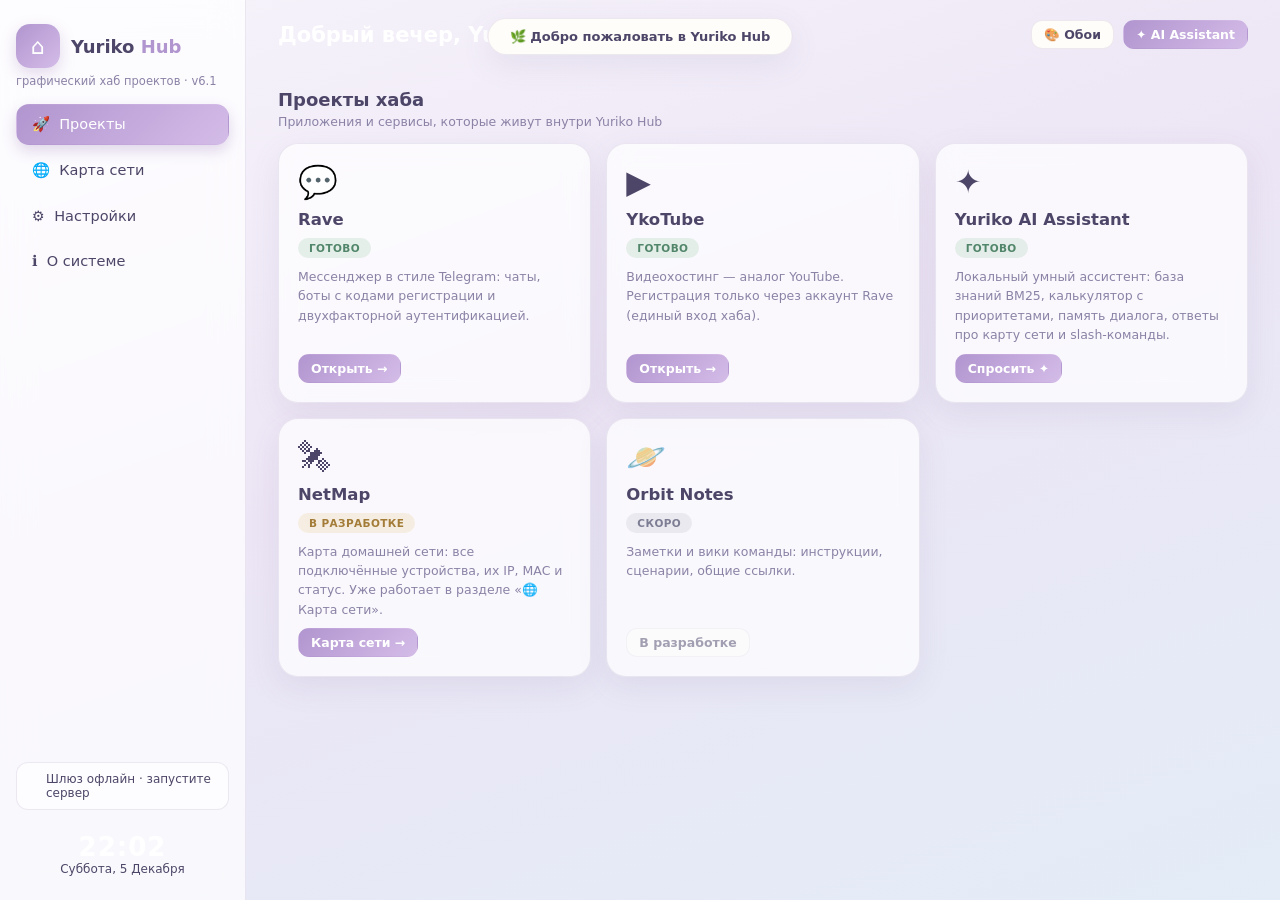
==== commit 4fed7c93: "Remove smart home tool limits and device controls from hub - README.md: Updated documentation to ref" ====
--- a/yuriko-hub/index.html
+++ b/yuriko-hub/index.html
@@ -20,12 +20,11 @@
         <span class="logo-mark">⌂</span>
         <span class="logo-text">Yuriko&nbsp;<b>Hub</b></span>
       </div>
-      <p class="side-caption">графический хаб проектов · v6.0</p>
+      <p class="side-caption">графический хаб проектов · v6.1</p>
 
       <nav class="nav">
         <button class="nav-link active" data-section="projects">🚀&nbsp; Проекты</button>
-        <button class="nav-link" data-section="devices">💡&nbsp; Устройства</button>
-        <button class="nav-link" data-section="scenes">🎬&nbsp; Сцены</button>
+        <button class="nav-link" data-section="devices">🌐&nbsp; Карта сети</button>
         <button class="nav-link" data-section="settings">⚙️&nbsp; Настройки</button>
         <button class="nav-link" data-section="about">ℹ️&nbsp; О системе</button>
       </nav>
@@ -61,25 +60,15 @@
           <div class="grid" id="projects-grid"></div>
         </section>
 
-        <!-- УСТРОЙСТВА -->
+        <!-- КАРТА СЕТИ -->
         <section class="section" id="sec-devices">
-          <h2 class="sec-title">Карта сети</h2>
-          <p class="sec-sub" id="net-note">Все сетевые устройства, подключённые к хабу — запрашиваются с сервера в реальном времени.</p>
+          <div style="display:flex;align-items:center;gap:10px">
+            <h2 class="sec-title" style="margin:0">Карта сети</h2>
+            <button class="btn btn-sm" id="btn-net-refresh" title="Обновить список устройств">🔄 Обновить</button>
+          </div>
+          <p class="sec-sub" id="net-note">Все сетевые устройства, подключённые к хабу — запрашиваются с сервера в реальном времени (ARP-таблица ОС).</p>
           <div class="stats" id="network-stats"></div>
           <div class="grid" id="network-grid"><div class="card"><p class="proj-desc">Загрузка устройств…</p></div></div>
-
-          <h2 class="sec-title">Умный дом</h2>
-          <p class="sec-sub">Управляемые smart-устройства дома</p>
-          <div class="stats" id="device-stats"></div>
-          <div class="chips" id="room-chips"></div>
-          <div class="grid" id="device-grid"></div>
-        </section>
-
-        <!-- СЦЕНЫ -->
-        <section class="section" id="sec-scenes">
-          <h2 class="sec-title">Сцены</h2>
-          <p class="sec-sub">Одно нажатие — несколько устройств сразу</p>
-          <div class="grid" id="scenes-grid"></div>
         </section>
 
         <!-- НАСТРОЙКИ -->
@@ -118,7 +107,7 @@
             <div class="card">
               <p class="proj-desc" style="flex:none">
                 <b>Yuriko Hub</b> — локальный графический хаб: карта домашней сети (реальные устройства из ARP),
-                умный дом со сценами, мессенджер Rave с 2FA-ботами, видеохостинг YkoTube со входом через Rave
+                мессенджер Rave с 2FA-ботами, видеохостинг YkoTube со входом через Rave
                 и встроенный AI-ассистент. Работает поверх XAMPP: Apache раздаёт страницы (порты 80/443),
                 Node-сервер — API и БД (root@localhost, порт 8080).
               </p>
--- a/yuriko-hub/css/style.css
+++ b/yuriko-hub/css/style.css
@@ -301,6 +301,140 @@
   background: linear-gradient(135deg, var(--accent), var(--accent-2));
   box-shadow: 0 10px 26px rgba(160,130,190,.42); transition: transform .25s, opacity .3s;
 }
+<<<<<<< HEAD
+.standalone-footer code { color: var(--term-green); }
+
+/* ============ ПАНЕЛЬ УМНОГО ДОМА (v4.0) ============ */
+.home-body { overflow: hidden; }
+.home-app { display: block !important; height: 100vh; }
+.home-app.active { display: flex !important; }
+
+.home-sidebar {
+  width: 250px; min-width: 250px;
+  background: rgba(10, 14, 22, .92);
+  border-right: 1px solid rgba(124, 92, 255, .25);
+  display: flex; flex-direction: column;
+  padding: 22px 16px;
+}
+.sidebar-caption { color: var(--term-dim); font-size: 12px; margin: 4px 0 22px 2px; letter-spacing: .5px; }
+.home-nav { display: flex; flex-direction: column; gap: 6px; flex: 1; }
+.home-nav-link {
+  background: transparent; border: none; color: #aebdd4;
+  text-align: left; padding: 11px 14px; border-radius: 9px;
+  font-size: 15px; cursor: pointer; transition: all .18s;
+  font-family: inherit;
+}
+.home-nav-link:hover { background: rgba(124, 92, 255, .14); color: #fff; }
+.home-nav-link.active { background: var(--accent); color: #fff; box-shadow: 0 4px 16px rgba(124,92,255,.35); }
+
+.sidebar-footer { border-top: 1px solid #232c3d; padding-top: 14px; }
+.gw-status { display: flex; align-items: center; gap: 8px; font-size: 12px; color: var(--term-dim); margin-bottom: 12px; }
+.gw-dot { width: 9px; height: 9px; border-radius: 50%; background: #666; flex-shrink: 0; }
+.gw-dot.online { background: var(--term-green); box-shadow: 0 0 8px var(--term-green); }
+.gw-dot.offline { background: var(--term-yellow); box-shadow: 0 0 8px var(--term-yellow); }
+.clock-time { font-size: 26px; font-weight: 700; color: #fff; font-variant-numeric: tabular-nums; }
+.clock-date { font-size: 12px; color: var(--term-dim); text-transform: capitalize; }
+
+.home-content { flex: 1; display: flex; flex-direction: column; overflow-y: auto; background: linear-gradient(160deg,#0c1020,#131a2e 50%,#0c1020); }
+.home-topbar {
+  display: flex; justify-content: space-between; align-items: center;
+  padding: 18px 34px; position: sticky; top: 0; z-index: 5;
+  background: rgba(13,17,23,.7); backdrop-filter: blur(10px);
+  border-bottom: 1px solid rgba(124,92,255,.18);
+}
+.greeting { font-size: 21px; font-weight: 600; color: #fff; }
+.home-main { flex: 1; padding: 30px 34px; max-width: 1150px; width: 100%; margin: 0 auto; }
+
+.stat-grid { display: grid; grid-template-columns: repeat(auto-fit,minmax(170px,1fr)); gap: 16px; margin-bottom: 30px; }
+.stat-card {
+  background: var(--card-bg); border: 1px solid #232c3d; border-radius: 14px;
+  padding: 18px 20px; text-align: center;
+}
+.stat-value { font-size: 26px; font-weight: 700; color: var(--accent-2); font-variant-numeric: tabular-nums; }
+.stat-label { font-size: 12.5px; color: var(--term-dim); margin-top: 6px; }
+
+.block-title { font-size: 17px; color: #cdd9e5; margin: 26px 0 14px; letter-spacing: .3px; }
+
+.quick-row { display: flex; flex-wrap: wrap; gap: 12px; }
+.quick-btn {
+  background: #1b2334; border: 1px solid #2b3650; color: #dbe6f5;
+  padding: 12px 18px; border-radius: 12px; cursor: pointer; font-size: 14px;
+  display: flex; align-items: center; gap: 9px; transition: all .18s; font-family: inherit;
+}
+.quick-btn:hover { border-color: var(--accent); transform: translateY(-2px); box-shadow: 0 8px 20px rgba(124,92,255,.2); }
+.quick-btn span { font-size: 18px; }
+
+.room-tabs { display: flex; flex-wrap: wrap; gap: 8px; margin-bottom: 22px; }
+.room-tab {
+  background: transparent; border: 1px solid #2b3650; color: var(--term-dim);
+  padding: 7px 16px; border-radius: 20px; cursor: pointer; font-size: 13.5px; transition: all .18s; font-family: inherit;
+}
+.room-tab:hover { color: #fff; border-color: var(--accent-2); }
+.room-tab.active { background: var(--accent-2); color: #00131c; border-color: var(--accent-2); font-weight: 600; }
+
+.device-grid { display: grid; grid-template-columns: repeat(auto-fill,minmax(255px,1fr)); gap: 16px; }
+.device-card {
+  background: var(--card-bg); border: 1px solid #232c3d; border-radius: 14px;
+  padding: 16px 18px; cursor: pointer; transition: all .2s;
+}
+.device-card.dev-on { border-color: rgba(51,255,102,.45); box-shadow: 0 0 18px rgba(51,255,102,.08) inset, 0 6px 18px rgba(0,0,0,.3); }
+.device-card:hover { transform: translateY(-3px); border-color: var(--accent); }
+.dev-head { display: flex; align-items: center; gap: 12px; }
+.dev-icon { font-size: 26px; filter: grayscale(60%); transition: filter .2s; }
+.device-card.dev-on .dev-icon { filter: none; }
+.dev-name { font-size: 15px; font-weight: 600; color: #fff; line-height: 1.25; }
+.dev-room { font-size: 12px; color: var(--term-dim); margin-top: 2px; }
+.dev-extra { display: flex; align-items: center; gap: 10px; margin-top: 12px; font-size: 12.5px; color: var(--term-dim); }
+.dev-extra select { background:#1b2334; color:#dbe6f5; border:1px solid #2b3650; border-radius:6px; padding:3px 8px; font-family:inherit; }
+.range-row input[type=range] { flex: 1; accent-color: var(--accent); }
+.range-row b { color: var(--accent-2); min-width: 42px; text-align: right; font-variant-numeric: tabular-nums; }
+
+/* тумблер */
+.switch { margin-left: auto; position: relative; width: 44px; height: 24px; flex-shrink: 0; }
+.switch input { opacity: 0; width: 0; height: 0; }
+.switch .slider {
+  position: absolute; inset: 0; background: #2b3650; border-radius: 24px; transition: .25s; cursor: pointer;
+}
+.switch .slider::before {
+  content: ""; position: absolute; width: 18px; height: 18px; border-radius: 50%;
+  left: 3px; top: 3px; background: #8b949e; transition: .25s;
+}
+.switch input:checked + .slider { background: rgba(51,255,102,.35); }
+.switch input:checked + .slider::before { transform: translateX(20px); background: var(--term-green); box-shadow: 0 0 8px var(--term-green); }
+
+.scenes-grid { display: grid; grid-template-columns: repeat(auto-fill,minmax(280px,1fr)); gap: 16px; }
+.scene-card {
+  background: var(--card-bg); border: 1px solid #232c3d; border-radius: 14px; padding: 20px;
+  display: flex; flex-direction: column; gap: 8px; transition: all .2s;
+}
+.scene-card:hover { border-color: var(--accent); transform: translateY(-3px); }
+.scene-icon { font-size: 30px; }
+.scene-card h3 { color: #fff; font-size: 16px; }
+.scene-card p { color: var(--term-dim); font-size: 13px; line-height: 1.5; flex: 1; }
+.btn-scene {
+  align-self: flex-start; background: var(--accent); color: #fff; border: none;
+  padding: 8px 16px; border-radius: 8px; cursor: pointer; font-size: 13.5px; transition: all .18s; font-family: inherit;
+}
+.btn-scene:hover { filter: brightness(1.2); box-shadow: 0 4px 14px rgba(124,92,255,.4); }
+
+.home-toast {
+  position: fixed; bottom: 26px; left: 50%; transform: translate(-50%, 20px);
+  background: #1b2334; border: 1px solid var(--accent); color: #fff;
+  padding: 11px 22px; border-radius: 10px; font-size: 14px;
+  opacity: 0; pointer-events: none; transition: all .3s; z-index: 120;
+  box-shadow: 0 10px 30px rgba(0,0,0,.5);
+}
+.home-toast.show { opacity: 1; transform: translate(-50%, 0); }
+
+@media (max-width: 860px) {
+  .home-app { flex-direction: column; }
+  .home-sidebar { width: 100%; min-width: 0; flex-direction: row; align-items: center; gap: 14px; padding: 12px 14px; flex-wrap: wrap; }
+  .home-nav { flex-direction: row; flex-wrap: wrap; }
+  .sidebar-caption, .sidebar-footer { display: none; }
+  .home-main { padding: 20px 16px; }
+  .home-topbar { padding: 14px 16px; }
+}
+=======
 .ai-fab:hover { transform: scale(1.07) rotate(-3deg); }
 .ai-fab.hidden { opacity: 0; pointer-events: none; transform: scale(.6); }
 .ai-fab-glyph { font-size: 17px; }
@@ -361,3 +495,4 @@
   background: linear-gradient(135deg, var(--accent), var(--accent-2));
 }
 .ai-send:hover { transform: translateY(-1px); }
+>>>>>>> master
